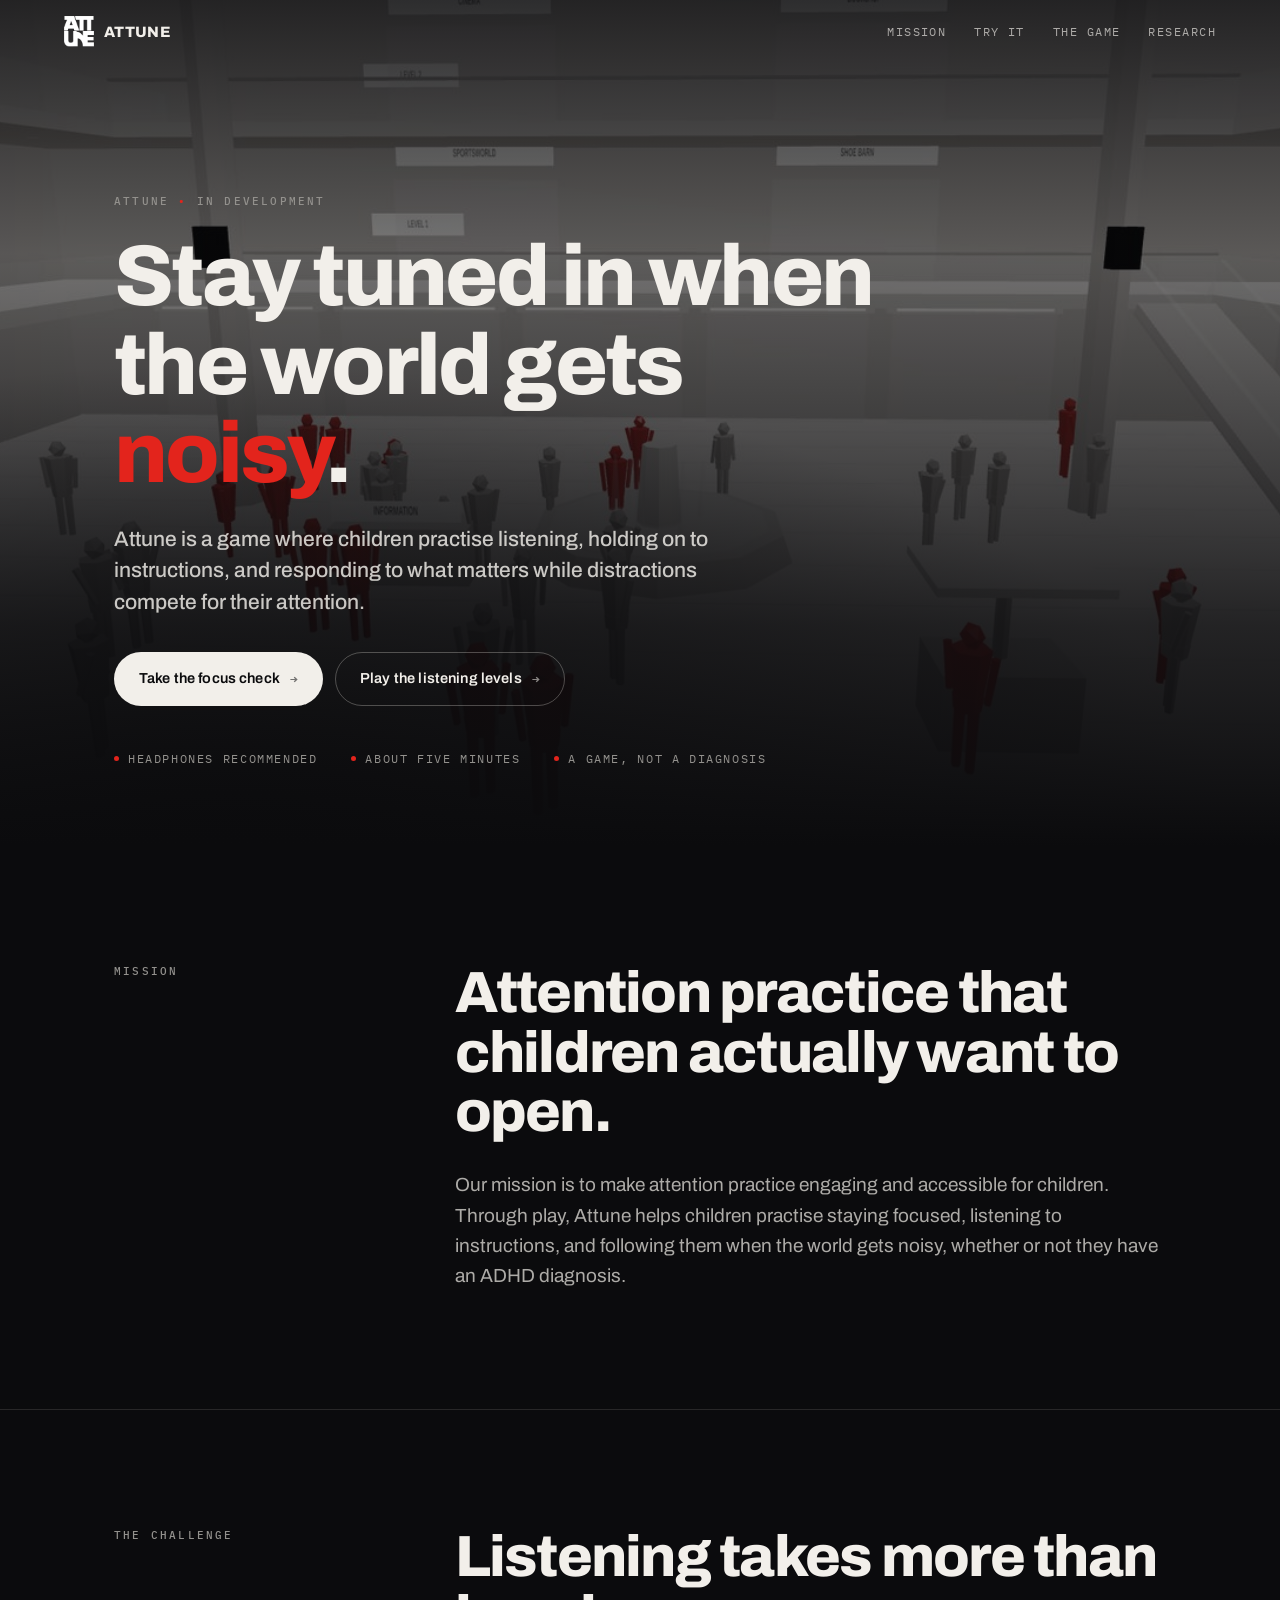
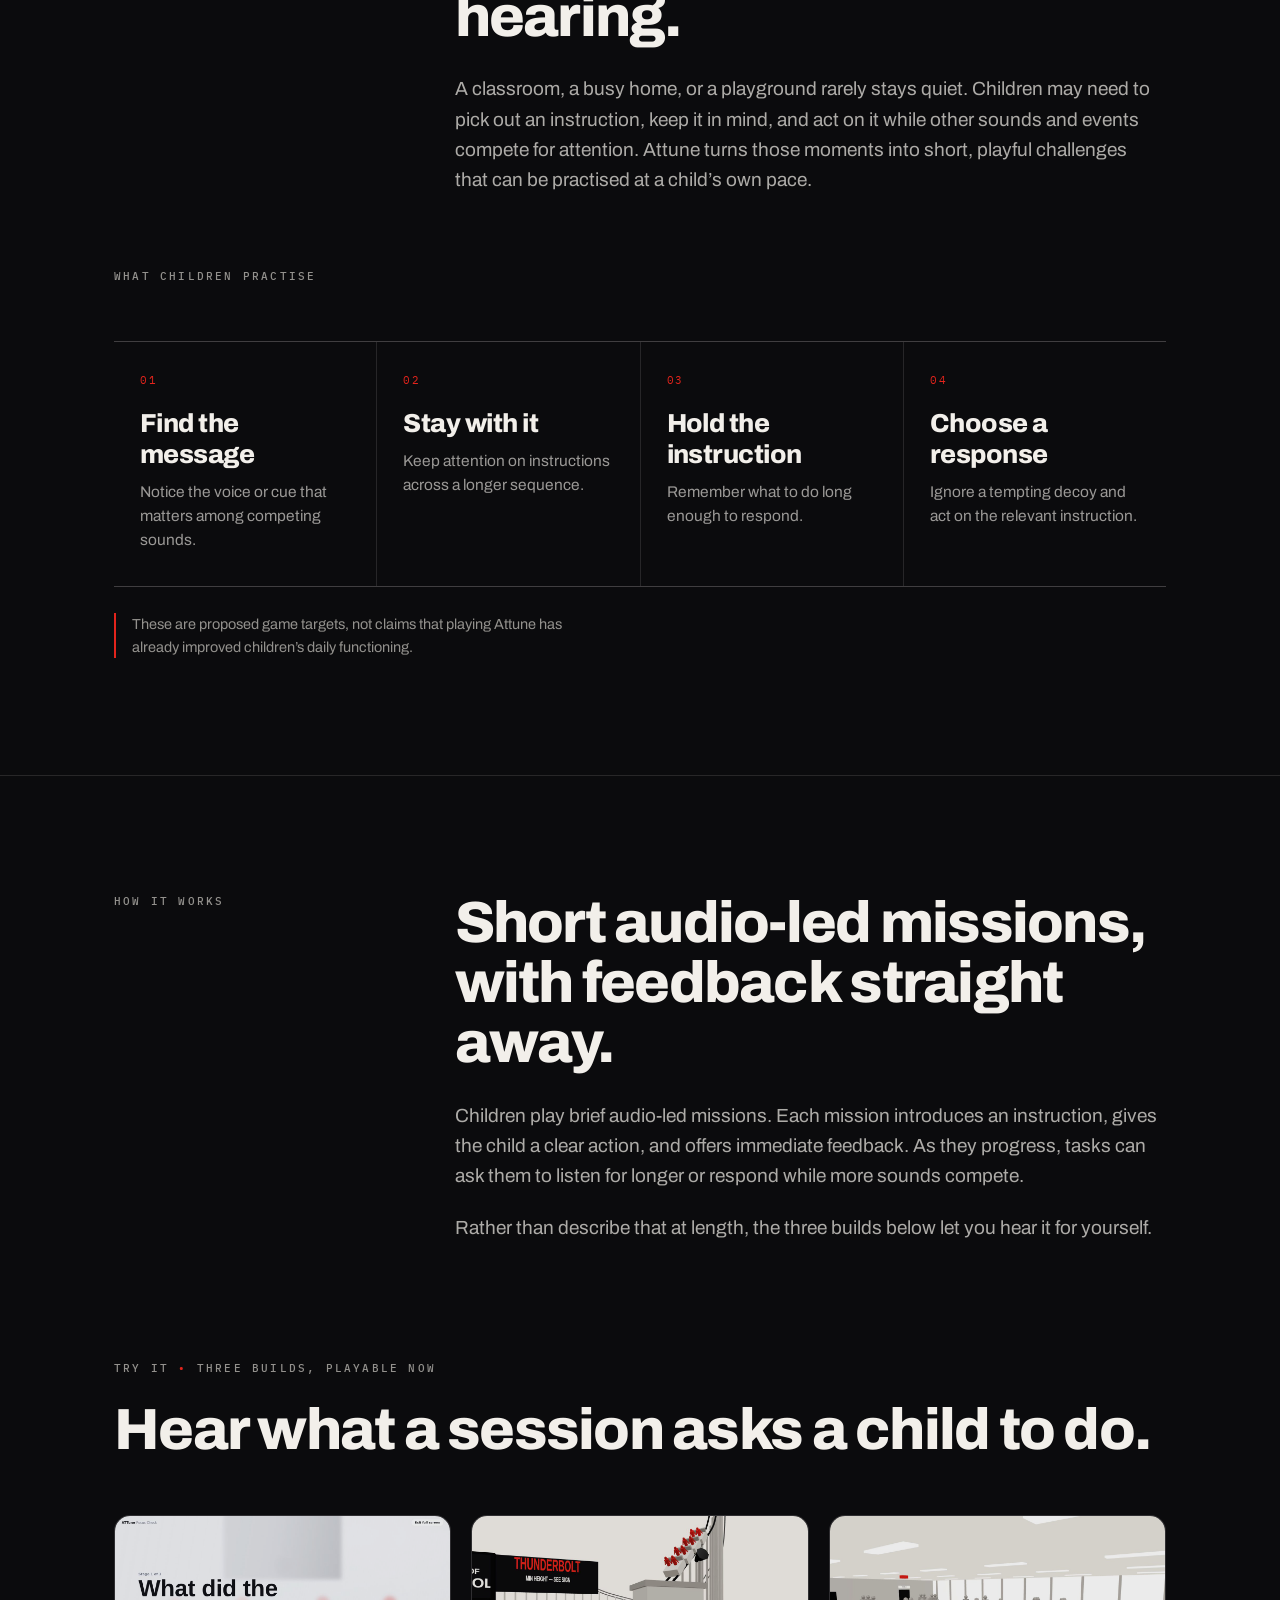
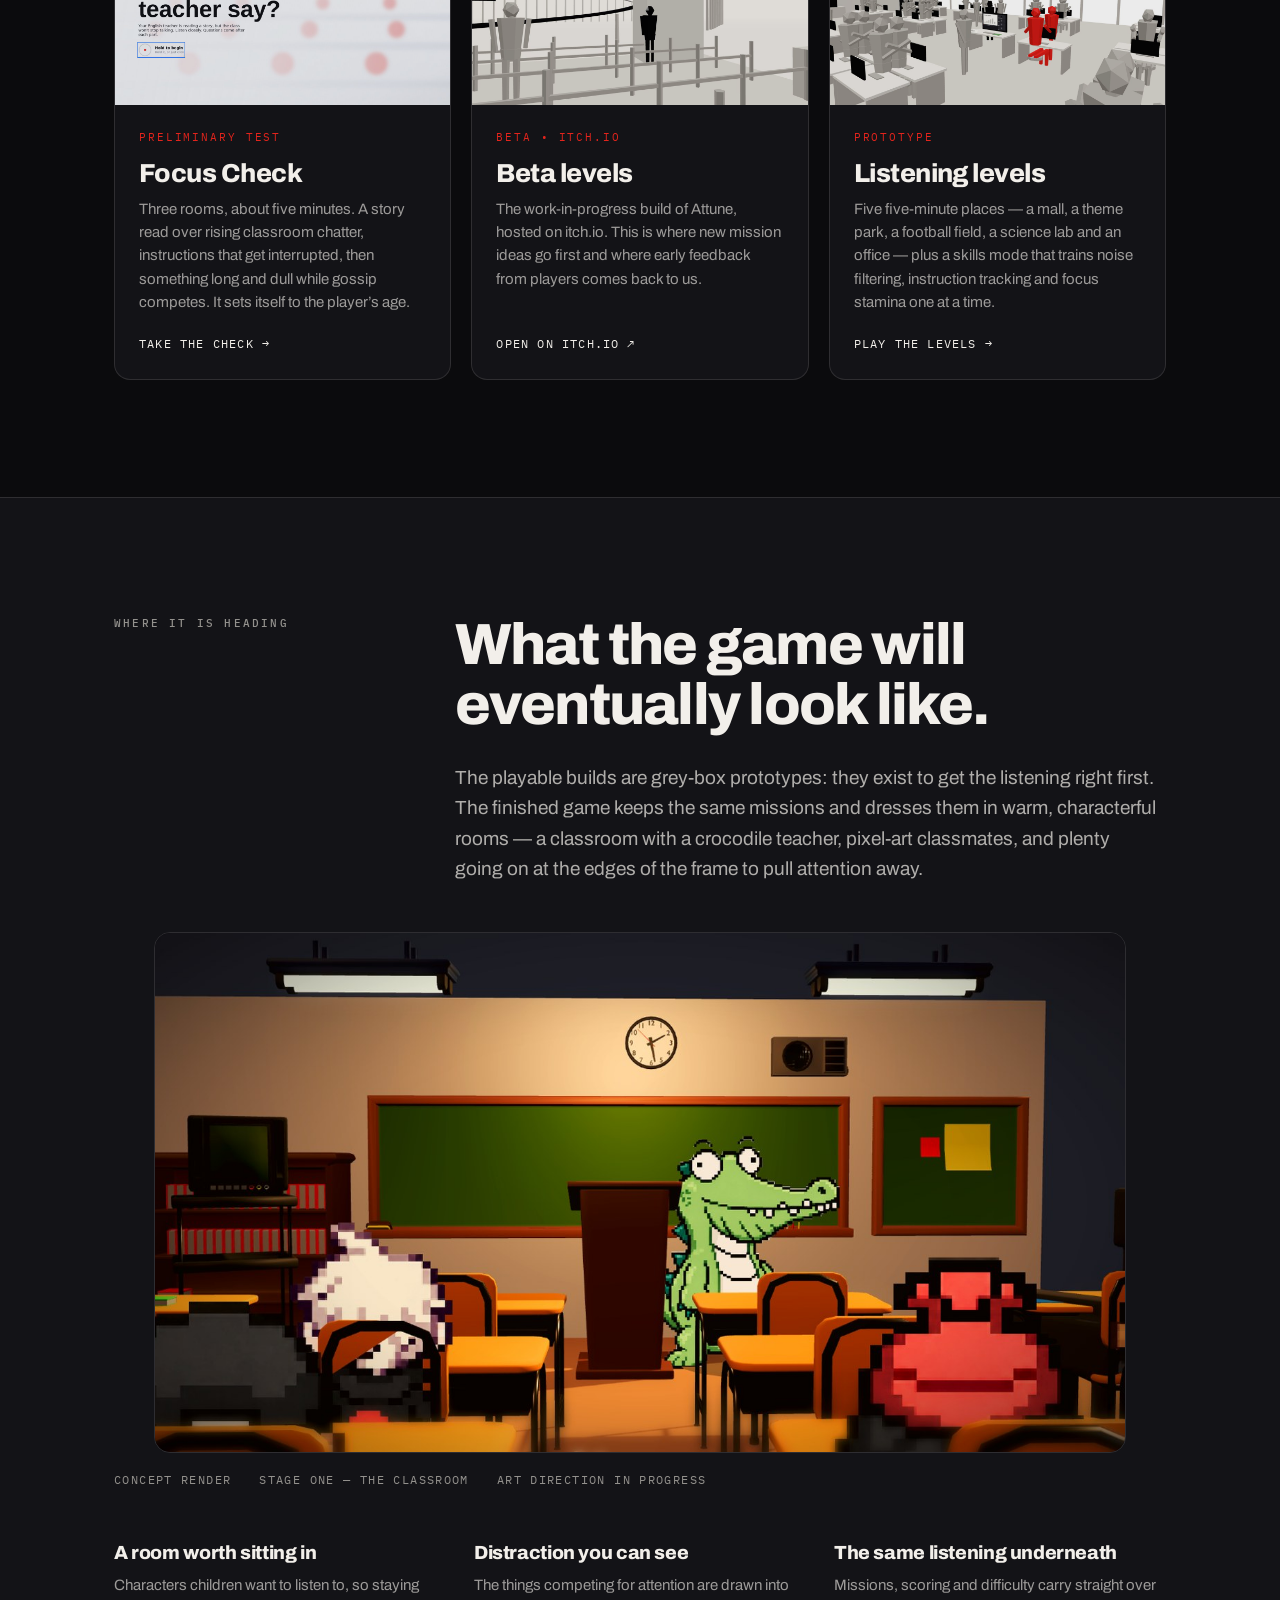
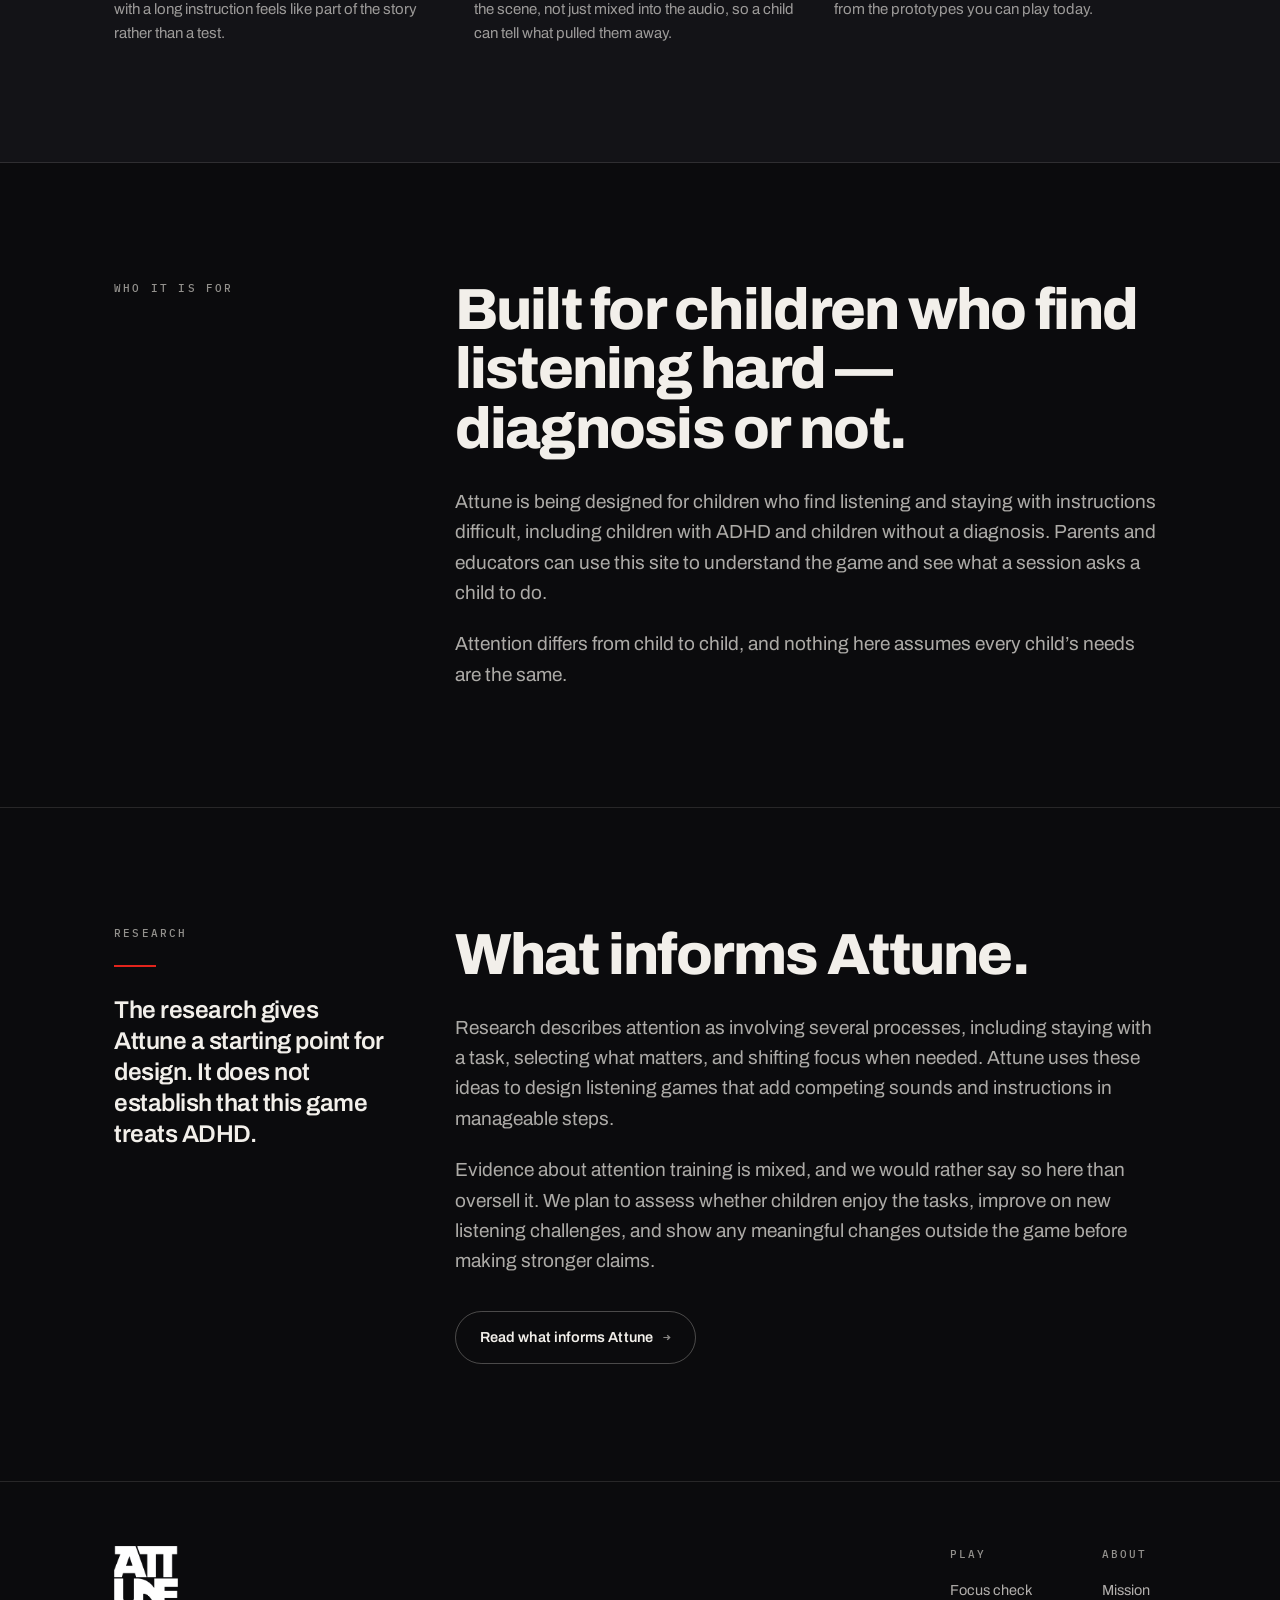
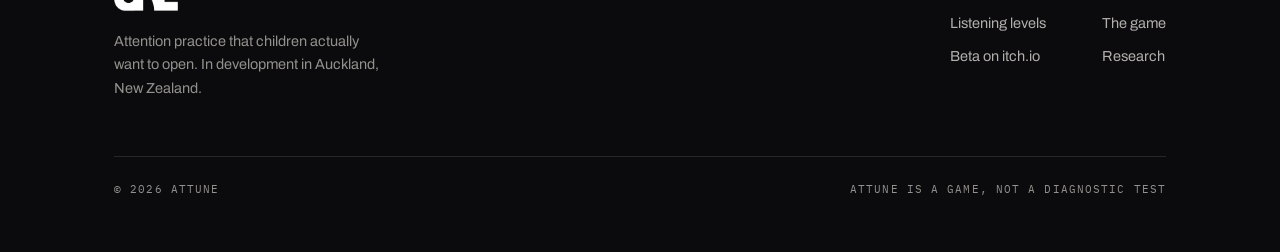
==== index.html @ 54c80651 "website reboot 4.1" ====
<!doctype html>
<html lang="en-NZ">
<head>
<meta charset="utf-8">
<meta name="viewport" content="width=device-width, initial-scale=1, viewport-fit=cover">
<title>Attune — Stay tuned in when the world gets noisy</title>
<meta name="description" content="Attune is a game where children practise listening, holding on to instructions, and responding to what matters while distractions compete for their attention.">
<meta name="theme-color" content="#0B0B0D">
<link rel="icon" href="assets/favicon.png" type="image/png">
<link rel="apple-touch-icon" href="assets/apple-touch-icon.png">
<meta property="og:title" content="Attune — Stay tuned in when the world gets noisy">
<meta property="og:description" content="A game where children practise listening, holding on to instructions, and responding to what matters while distractions compete for their attention.">
<meta property="og:type" content="website">
<meta property="og:image" content="assets/shot-mall.jpg">
<link rel="preconnect" href="https://fonts.googleapis.com">
<link rel="preconnect" href="https://fonts.gstatic.com" crossorigin>
<link href="https://fonts.googleapis.com/css2?family=Archivo:wght@400;500;600;800&family=IBM+Plex+Mono:wght@400;500&display=swap" rel="stylesheet">
<link rel="stylesheet" href="css/site.css">
</head>
<body>

<header class="nav" id="nav">
  <a class="mark" href="./"><img src="assets/logo-white.png" alt=""><b>ATTUNE</b></a>
  <nav class="nav-links">
    <a href="#mission" class="hide-sm">Mission</a>
    <a href="#try">Try it</a>
    <a href="#vision" class="hide-sm">The game</a>
    <a href="research/">Research</a>
  </nav>
</header>

<main>

<!-- ------------------------------------------------------------- hero -->
<section class="hero">
  <div class="hero-bg"><img src="assets/shot-mall.jpg" alt="" fetchpriority="high"></div>
  <div class="hero-in wrap">
    <span class="eyebrow">Attune <span class="dot">&bull;</span> In development</span>
    <h1>Stay tuned in when the world gets <em>noisy</em>.</h1>
    <p class="lede">Attune is a game where children practise listening, holding on to instructions, and responding to what matters while distractions compete for their attention.</p>
    <div class="btn-row">
      <a class="btn" href="focus-check/">Take the focus check <span class="ar">&rarr;</span></a>
      <a class="btn ghost" href="play/">Play the listening levels <span class="ar">&rarr;</span></a>
    </div>
    <div class="hero-foot">
      <span><i></i>Headphones recommended</span>
      <span><i></i>About five minutes</span>
      <span><i></i>A game, not a diagnosis</span>
    </div>
  </div>
</section>

<!-- ------------------------------------------------------------- mission -->
<section class="sect wrap" id="mission">
  <div class="split">
    <div class="side rv"><span class="eyebrow">Mission</span></div>
    <div class="big-body rv">
      <h2>Attention practice that children actually want to open.</h2>
      <p style="margin-top:28px">Our mission is to make attention practice engaging and accessible for children. Through play, Attune helps children practise staying focused, listening to instructions, and following them when the world gets noisy, whether or not they have an ADHD diagnosis.</p>
    </div>
  </div>
</section>

<hr class="rule">

<!-- ------------------------------------------------------------- challenge -->
<section class="sect wrap" id="challenge">
  <div class="split">
    <div class="side rv"><span class="eyebrow">The challenge</span></div>
    <div class="big-body rv">
      <h2>Listening takes more than hearing.</h2>
      <p style="margin-top:28px">A classroom, a busy home, or a playground rarely stays quiet. Children may need to pick out an instruction, keep it in mind, and act on it while other sounds and events compete for attention. Attune turns those moments into short, playful challenges that can be practised at a child&rsquo;s own pace.</p>
    </div>
  </div>

  <span class="eyebrow rv" style="margin-top:72px">What children practise</span>
  <ul class="practise rv">
    <li><span class="n">01</span><h3>Find the message</h3><p>Notice the voice or cue that matters among competing sounds.</p></li>
    <li><span class="n">02</span><h3>Stay with it</h3><p>Keep attention on instructions across a longer sequence.</p></li>
    <li><span class="n">03</span><h3>Hold the instruction</h3><p>Remember what to do long enough to respond.</p></li>
    <li><span class="n">04</span><h3>Choose a response</h3><p>Ignore a tempting decoy and act on the relevant instruction.</p></li>
  </ul>
  <p class="note rv">These are proposed game targets, not claims that playing Attune has already improved children&rsquo;s daily functioning.</p>
</section>

<hr class="rule">

<!-- ------------------------------------------------------------- how it works -->
<section class="sect wrap" id="how">
  <div class="split">
    <div class="side rv"><span class="eyebrow">How it works</span></div>
    <div class="big-body rv">
      <h2>Short audio-led missions, with feedback straight away.</h2>
      <p style="margin-top:28px">Children play brief audio-led missions. Each mission introduces an instruction, gives the child a clear action, and offers immediate feedback. As they progress, tasks can ask them to listen for longer or respond while more sounds compete.</p>
      <p>Rather than describe that at length, the three builds below let you hear it for yourself.</p>
    </div>
  </div>
</section>

<!-- ------------------------------------------------------------- try it -->
<section class="sect wrap" id="try" style="padding-top:0">
  <span class="eyebrow rv">Try it <span class="dot">&bull;</span> Three builds, playable now</span>
  <h2 class="rv">Hear what a session asks a child to do.</h2>

  <div class="cards">
    <a class="card rv" href="focus-check/">
      <div class="shot"><img src="assets/shot-check.jpg" alt="The focus check opening its first stage, headed “What did the teacher say?”" loading="lazy"></div>
      <div class="body">
        <span class="tag">Preliminary test</span>
        <h3>Focus Check</h3>
        <p>Three rooms, about five minutes. A story read over rising classroom chatter, instructions that get interrupted, then something long and dull while gossip competes. It sets itself to the player&rsquo;s age.</p>
        <span class="go">Take the check <span aria-hidden="true">&rarr;</span></span>
      </div>
    </a>

    <a class="card rv" href="https://bibyeo.itch.io/attuneonline" target="_blank" rel="noopener">
      <div class="shot"><img src="assets/shot-park.jpg" alt="A theme park queue rendered in the game’s pale low-poly style" loading="lazy"></div>
      <div class="body">
        <span class="tag">Beta &bull; itch.io</span>
        <h3>Beta levels</h3>
        <p>The work-in-progress build of Attune, hosted on itch.io. This is where new mission ideas go first and where early feedback from players comes back to us.</p>
        <span class="go">Open on itch.io <span aria-hidden="true">&#8599;</span></span>
      </div>
    </a>

    <a class="card rv" href="play/">
      <div class="shot"><img src="assets/shot-office.jpg" alt="An open-plan office rendered in the game’s pale low-poly style" loading="lazy"></div>
      <div class="body">
        <span class="tag">Prototype</span>
        <h3>Listening levels</h3>
        <p>Five five-minute places &mdash; a mall, a theme park, a football field, a science lab and an office &mdash; plus a skills mode that trains noise filtering, instruction tracking and focus stamina one at a time.</p>
        <span class="go">Play the levels <span aria-hidden="true">&rarr;</span></span>
      </div>
    </a>
  </div>
</section>

<!-- ------------------------------------------------------------- vision -->
<section class="sect vision" id="vision">
  <div class="wrap">
    <div class="split">
      <div class="side rv"><span class="eyebrow">Where it is heading</span></div>
      <div class="big-body rv">
        <h2>What the game will eventually look like.</h2>
        <p style="margin-top:28px">The playable builds are grey-box prototypes: they exist to get the listening right first. The finished game keeps the same missions and dresses them in warm, characterful rooms &mdash; a classroom with a crocodile teacher, pixel-art classmates, and plenty going on at the edges of the frame to pull attention away.</p>
      </div>
    </div>

    <figure class="vision-shot rv" style="margin-bottom:0">
      <img src="assets/classroom.jpg" alt="Concept render of an Attune classroom: a crocodile teacher at a lectern in front of a green chalkboard, with pixel-art classmates at orange desks." loading="lazy">
    </figure>
    <div class="vision-cap rv">
      <span>Concept render</span><span>Stage one &mdash; the classroom</span><span>Art direction in progress</span>
    </div>

    <div class="vision-grid">
      <div class="rv"><h3>A room worth sitting in</h3><p>Characters children want to listen to, so staying with a long instruction feels like part of the story rather than a test.</p></div>
      <div class="rv"><h3>Distraction you can see</h3><p>The things competing for attention are drawn into the scene, not just mixed into the audio, so a child can tell what pulled them away.</p></div>
      <div class="rv"><h3>The same listening underneath</h3><p>Missions, scoring and difficulty carry straight over from the prototypes you can play today.</p></div>
    </div>
  </div>
</section>

<!-- ------------------------------------------------------------- who it is for -->
<section class="sect wrap" id="who">
  <div class="split">
    <div class="side rv"><span class="eyebrow">Who it is for</span></div>
    <div class="big-body rv">
      <h2>Built for children who find listening hard &mdash; diagnosis or not.</h2>
      <p style="margin-top:28px">Attune is being designed for children who find listening and staying with instructions difficult, including children with ADHD and children without a diagnosis. Parents and educators can use this site to understand the game and see what a session asks a child to do.</p>
      <p>Attention differs from child to child, and nothing here assumes every child&rsquo;s needs are the same.</p>
    </div>
  </div>
</section>

<hr class="rule">

<!-- ------------------------------------------------------------- research -->
<section class="sect wrap" id="research">
  <div class="split">
    <div class="side rv">
      <span class="eyebrow">Research</span>
      <p class="quote">The research gives Attune a starting point for design. It does not establish that this game treats ADHD.</p>
    </div>
    <div class="big-body rv">
      <h2>What informs Attune.</h2>
      <p style="margin-top:28px">Research describes attention as involving several processes, including staying with a task, selecting what matters, and shifting focus when needed. Attune uses these ideas to design listening games that add competing sounds and instructions in manageable steps.</p>
      <p>Evidence about attention training is mixed, and we would rather say so here than oversell it. We plan to assess whether children enjoy the tasks, improve on new listening challenges, and show any meaningful changes outside the game before making stronger claims.</p>
      <div class="btn-row">
        <a class="btn ghost" href="research/">Read what informs Attune <span class="ar">&rarr;</span></a>
      </div>
    </div>
  </div>
</section>

</main>

<footer class="foot">
  <div class="wrap">
    <div class="foot-top">
      <div>
        <a class="mark" href="./" style="text-decoration:none"><img src="assets/logo-white.png" alt="Attune"></a>
        <p>Attention practice that children actually want to open. In development in Auckland, New Zealand.</p>
      </div>
      <div class="foot-nav">
        <div class="foot-col">
          <h4>Play</h4>
          <a href="focus-check/">Focus check</a>
          <a href="play/">Listening levels</a>
          <a href="https://bibyeo.itch.io/attuneonline" target="_blank" rel="noopener">Beta on itch.io</a>
        </div>
        <div class="foot-col">
          <h4>About</h4>
          <a href="#mission">Mission</a>
          <a href="#vision">The game</a>
          <a href="research/">Research</a>
        </div>
      </div>
    </div>
    <div class="foot-bot">
      <span>&copy; <span id="yr">2026</span> Attune</span>
      <span>Attune is a game, not a diagnostic test</span>
    </div>
  </div>
</footer>

<script src="js/site.js"></script>
</body>
</html>
---- css/site.css ----
/* ATTune — website styles */
:root{
  --ink:#0B0B0D;
  --ink-2:#131317;
  --ink-3:#1A1A20;
  --line:rgba(242,239,234,.12);
  --paper:#F2EFEA;
  --mute:#93918D;
  --red:#E3241C;
  --g:clamp(20px,5vw,64px);
  --sans:'Archivo',-apple-system,BlinkMacSystemFont,'Segoe UI',Helvetica,Arial,sans-serif;
  --mono:'IBM Plex Mono',ui-monospace,SFMono-Regular,Menlo,monospace;
  --sect:clamp(84px,13vh,160px);
}
*{box-sizing:border-box}
html{-webkit-text-size-adjust:100%;scroll-behavior:smooth}
@media (prefers-reduced-motion:reduce){html{scroll-behavior:auto}}
body{
  margin:0;background:var(--ink);color:var(--paper);
  font-family:var(--sans);font-size:17px;line-height:1.6;font-weight:400;
  -webkit-font-smoothing:antialiased;overflow-x:hidden;
}
img{max-width:100%;display:block}
a{color:inherit}
::selection{background:var(--red);color:#fff}
:focus-visible{outline:2px solid var(--red);outline-offset:3px;border-radius:3px}

.wrap{max-width:1180px;margin:0 auto;padding:0 var(--g)}
.sect{padding-block:var(--sect);position:relative}
.rule{height:1px;background:var(--line);border:0;margin:0}

/* ---------------------------------------------------------------- type */
.eyebrow{
  font-family:var(--mono);font-size:11px;font-weight:500;letter-spacing:.2em;
  text-transform:uppercase;color:var(--mute);margin:0 0 22px;display:block;
}
.eyebrow .dot{color:var(--red)}
h1,h2,h3{font-weight:800;letter-spacing:-.03em;line-height:1.03;margin:0}
h1{font-size:clamp(40px,7.4vw,86px)}
h2{font-size:clamp(30px,4.6vw,58px)}
h3{font-size:clamp(20px,2.2vw,26px);letter-spacing:-.02em;line-height:1.2}
.lede{font-size:clamp(18px,2vw,23px);line-height:1.5;color:rgba(242,239,234,.82);font-weight:500;max-width:36ch}
p{margin:0 0 1.1em;color:rgba(242,239,234,.7);max-width:64ch}
p:last-child{margin-bottom:0}
p strong{color:var(--paper);font-weight:600}
.big-body p{font-size:clamp(17px,1.5vw,19px)}

/* ---------------------------------------------------------------- nav */
.nav{
  position:fixed;inset:0 0 auto;z-index:50;display:flex;align-items:center;gap:20px;
  padding:16px var(--g);transition:background .3s,backdrop-filter .3s,border-color .3s;
  border-bottom:1px solid transparent;
}
.nav.is-stuck{background:rgba(11,11,13,.82);backdrop-filter:blur(14px);border-bottom-color:var(--line)}
.nav .mark{display:flex;align-items:center;gap:10px;text-decoration:none;margin-right:auto}
.nav .mark img{width:30px;height:auto}
.nav .mark b{font-size:15px;font-weight:800;letter-spacing:.02em}
.nav-links{display:flex;align-items:center;gap:28px}
.nav-links a{
  font-family:var(--mono);font-size:12px;letter-spacing:.12em;text-transform:uppercase;
  text-decoration:none;color:rgba(242,239,234,.66);transition:color .2s;
}
.nav-links a:hover{color:var(--paper)}
@media (max-width:760px){.nav-links a.hide-sm{display:none}}

/* ---------------------------------------------------------------- buttons */
.btn{
  display:inline-flex;align-items:center;gap:10px;padding:14px 24px;border-radius:999px;
  font-size:14.5px;font-weight:600;letter-spacing:.01em;text-decoration:none;border:1px solid transparent;
  background:var(--paper);color:var(--ink);transition:transform .18s,background .2s,border-color .2s,color .2s;
  white-space:nowrap;cursor:pointer;font-family:inherit;
}
.btn:hover{transform:translateY(-2px)}
.btn.ghost{background:transparent;color:var(--paper);border-color:rgba(242,239,234,.28)}
.btn.ghost:hover{border-color:var(--paper);background:rgba(242,239,234,.06)}
.btn .ar{font-family:var(--mono);opacity:.55;font-size:13px}
.btn:hover .ar{opacity:1}
.btn-row{display:flex;flex-wrap:wrap;gap:12px;margin-top:34px}

/* ---------------------------------------------------------------- hero */
.hero{position:relative;min-height:min(94svh,860px);display:flex;align-items:flex-end;overflow:hidden}
.hero-bg{position:absolute;inset:0;z-index:0}
.hero-bg img{width:100%;height:100%;object-fit:cover;opacity:.66;filter:grayscale(.2) contrast(1.04)}
.hero-bg::after{
  content:'';position:absolute;inset:0;
  background:linear-gradient(180deg,rgba(11,11,13,.78) 0%,rgba(11,11,13,.3) 30%,rgba(11,11,13,.84) 74%,var(--ink) 100%),
             radial-gradient(130% 95% at 18% 100%,rgba(11,11,13,.92),transparent 60%);
}
.hero-in{position:relative;z-index:1;width:100%;padding-block:150px 78px}
.hero h1{max-width:15ch;margin-bottom:26px}
.hero h1 em{font-style:normal;color:var(--red)}
.hero .lede{max-width:52ch;font-size:clamp(17px,1.75vw,21px)}
.hero-foot{
  display:flex;flex-wrap:wrap;gap:12px 34px;align-items:center;margin-top:44px;
  font-family:var(--mono);font-size:11.5px;letter-spacing:.14em;text-transform:uppercase;color:var(--mute);
}
.hero-foot span{display:flex;align-items:center;gap:9px}
.hero-foot i{width:5px;height:5px;border-radius:50%;background:var(--red);display:block}

/* ---------------------------------------------------------------- split layout */
.split{display:grid;grid-template-columns:minmax(0,.56fr) minmax(0,1.44fr);gap:clamp(30px,5vw,72px);align-items:start}
.side .quote{font-size:clamp(19px,1.9vw,27px);max-width:20ch}
@media (max-width:860px){.split{grid-template-columns:1fr;gap:26px}}
.split .side{position:sticky;top:96px}
@media (max-width:860px){.split .side{position:static}}

/* ---------------------------------------------------------------- practise list */
.practise{list-style:none;padding:0;display:grid;grid-template-columns:repeat(4,1fr);gap:1px;background:var(--line);border-block:1px solid var(--line);margin-top:56px}
@media (max-width:900px){.practise{grid-template-columns:repeat(2,1fr)}}
@media (max-width:520px){.practise{grid-template-columns:1fr}}
.practise li{list-style:none;background:var(--ink);padding:30px 26px 34px}
.practise .n{font-family:var(--mono);font-size:11px;color:var(--red);letter-spacing:.16em;display:block;margin-bottom:18px}
.practise h3{margin-bottom:10px}
.practise p{font-size:15.5px;line-height:1.55;color:rgba(242,239,234,.62)}
.note{
  margin-top:26px;font-size:14.5px;color:var(--mute);border-left:2px solid var(--red);
  padding-left:16px;max-width:60ch;line-height:1.55;
}

/* ---------------------------------------------------------------- try cards */
.cards{display:grid;grid-template-columns:repeat(3,1fr);gap:20px;margin-top:56px}
@media (max-width:920px){.cards{grid-template-columns:1fr;max-width:520px}}
.card{
  display:flex;flex-direction:column;background:var(--ink-2);border:1px solid var(--line);
  border-radius:16px;overflow:hidden;text-decoration:none;
  transition:transform .25s,border-color .25s,background .25s;
}
.card:hover{transform:translateY(-4px);border-color:rgba(242,239,234,.28);background:var(--ink-3)}
.card .shot{aspect-ratio:16/9;overflow:hidden;background:#000}
.card .shot img{width:100%;height:100%;object-fit:cover;transition:transform .5s;opacity:.92}
.card:hover .shot img{transform:scale(1.04);opacity:1}
.card .body{padding:24px 24px 26px;display:flex;flex-direction:column;flex:1}
.card .tag{
  font-family:var(--mono);font-size:10.5px;letter-spacing:.18em;text-transform:uppercase;
  color:var(--red);margin-bottom:12px;
}
.card h3{margin-bottom:9px}
.card p{font-size:15px;line-height:1.55;color:rgba(242,239,234,.62);margin-bottom:20px}
.card .go{
  margin-top:auto;font-family:var(--mono);font-size:12px;letter-spacing:.1em;text-transform:uppercase;
  color:var(--paper);display:flex;align-items:center;gap:8px;
}
.card:hover .go{color:var(--red)}

/* ---------------------------------------------------------------- vision */
.vision{background:var(--ink-2);border-block:1px solid var(--line)}
.vision-shot{position:relative;border-radius:16px;overflow:hidden;border:1px solid var(--line);margin-top:48px}
.vision-shot img{width:100%}
.vision-cap{
  display:flex;flex-wrap:wrap;gap:8px 28px;margin-top:18px;
  font-family:var(--mono);font-size:11.5px;letter-spacing:.12em;text-transform:uppercase;color:var(--mute);
}
.vision-grid{display:grid;grid-template-columns:repeat(3,1fr);gap:28px;margin-top:52px}
@media (max-width:820px){.vision-grid{grid-template-columns:1fr;gap:22px}}
.vision-grid h3{font-size:19px;margin-bottom:8px}
.vision-grid p{font-size:15px;color:rgba(242,239,234,.62)}

/* ---------------------------------------------------------------- research teaser */
.quote{
  font-size:clamp(21px,2.9vw,34px);font-weight:600;letter-spacing:-.02em;line-height:1.28;
  color:var(--paper);max-width:24ch;margin:0;
}
.quote::before{content:'';display:block;width:42px;height:2px;background:var(--red);margin-bottom:28px}

/* ---------------------------------------------------------------- research page */
.refs{list-style:none;padding:0;margin:34px 0 0;border-top:1px solid var(--line)}
.refs li{padding:20px 0;border-bottom:1px solid var(--line);display:grid;grid-template-columns:44px 1fr;gap:16px}
.refs .n{font-family:var(--mono);font-size:12px;color:var(--red);letter-spacing:.08em;padding-top:3px}
.refs p{font-size:15px;line-height:1.55;margin:0;color:rgba(242,239,234,.7)}
.refs a{color:var(--mute);text-decoration:none;border-bottom:1px solid var(--line);word-break:break-word;font-size:13.5px}
.refs a:hover{color:var(--paper);border-bottom-color:var(--red)}
.page-head{padding-block:clamp(130px,18vh,190px) 0}
.back{
  display:inline-flex;align-items:center;gap:9px;font-family:var(--mono);font-size:11.5px;
  letter-spacing:.14em;text-transform:uppercase;color:var(--mute);text-decoration:none;margin-bottom:28px;
}
.back:hover{color:var(--paper)}

/* ---------------------------------------------------------------- footer */
.foot{border-top:1px solid var(--line);padding-block:64px 54px}
.foot-top{display:flex;flex-wrap:wrap;gap:40px;justify-content:space-between;align-items:flex-start}
.foot .mark img{width:64px;margin-bottom:18px}
.foot p{font-size:14.5px;color:var(--mute);max-width:34ch;margin:0}
.foot-nav{display:flex;gap:56px;flex-wrap:wrap}
.foot-col h4{
  font-family:var(--mono);font-size:10.5px;letter-spacing:.18em;text-transform:uppercase;
  color:var(--mute);margin:0 0 16px;font-weight:500;
}
.foot-col a{
  display:block;text-decoration:none;font-size:14.5px;color:rgba(242,239,234,.72);
  margin-bottom:10px;transition:color .2s;
}
.foot-col a:hover{color:var(--red)}
.foot-bot{
  margin-top:56px;padding-top:24px;border-top:1px solid var(--line);
  display:flex;flex-wrap:wrap;gap:10px 28px;justify-content:space-between;
  font-family:var(--mono);font-size:11px;letter-spacing:.1em;text-transform:uppercase;color:var(--mute);
}

/* ---------------------------------------------------------------- reveal */
.rv{opacity:0;transform:translateY(22px);transition:opacity .7s cubic-bezier(.2,.7,.3,1),transform .7s cubic-bezier(.2,.7,.3,1)}
.rv.in{opacity:1;transform:none}
@media (prefers-reduced-motion:reduce){
  .rv{opacity:1;transform:none;transition:none}
  .btn:hover,.card:hover{transform:none}
  .card .shot img{transition:none}
}
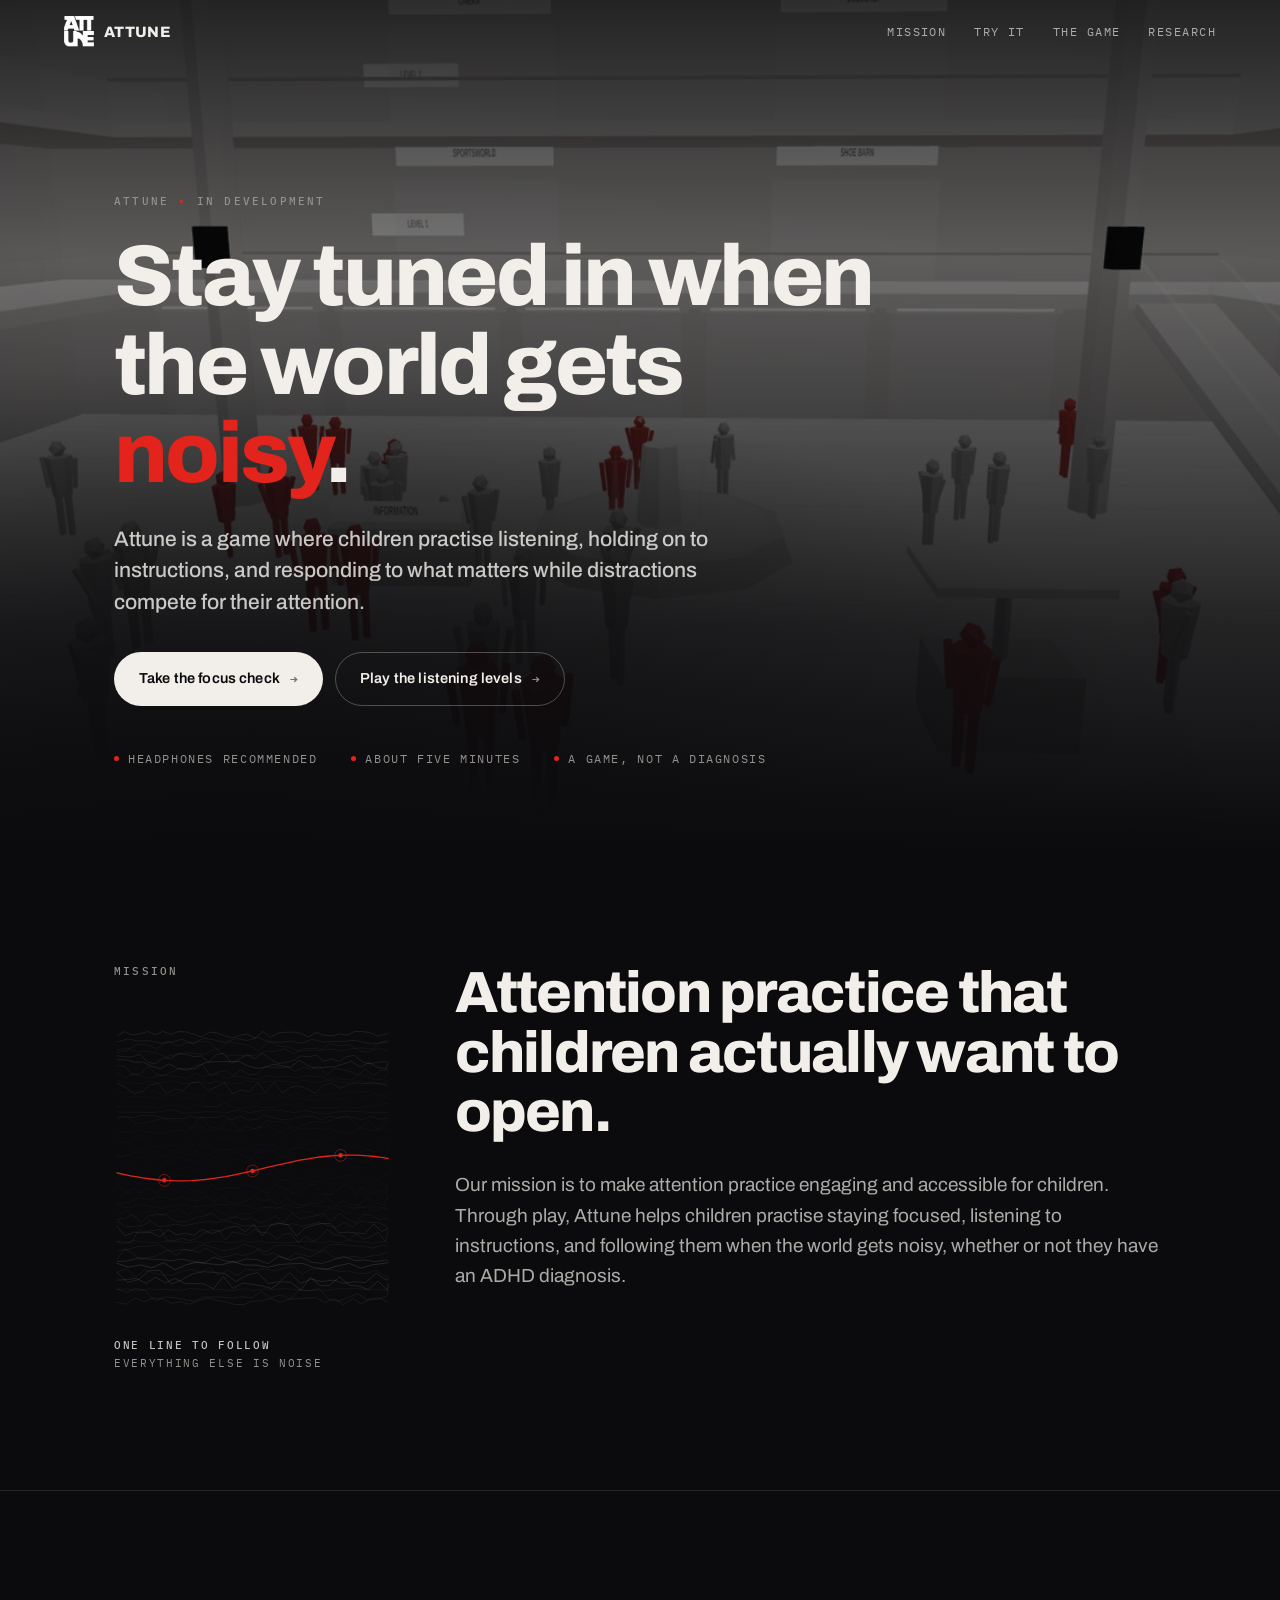
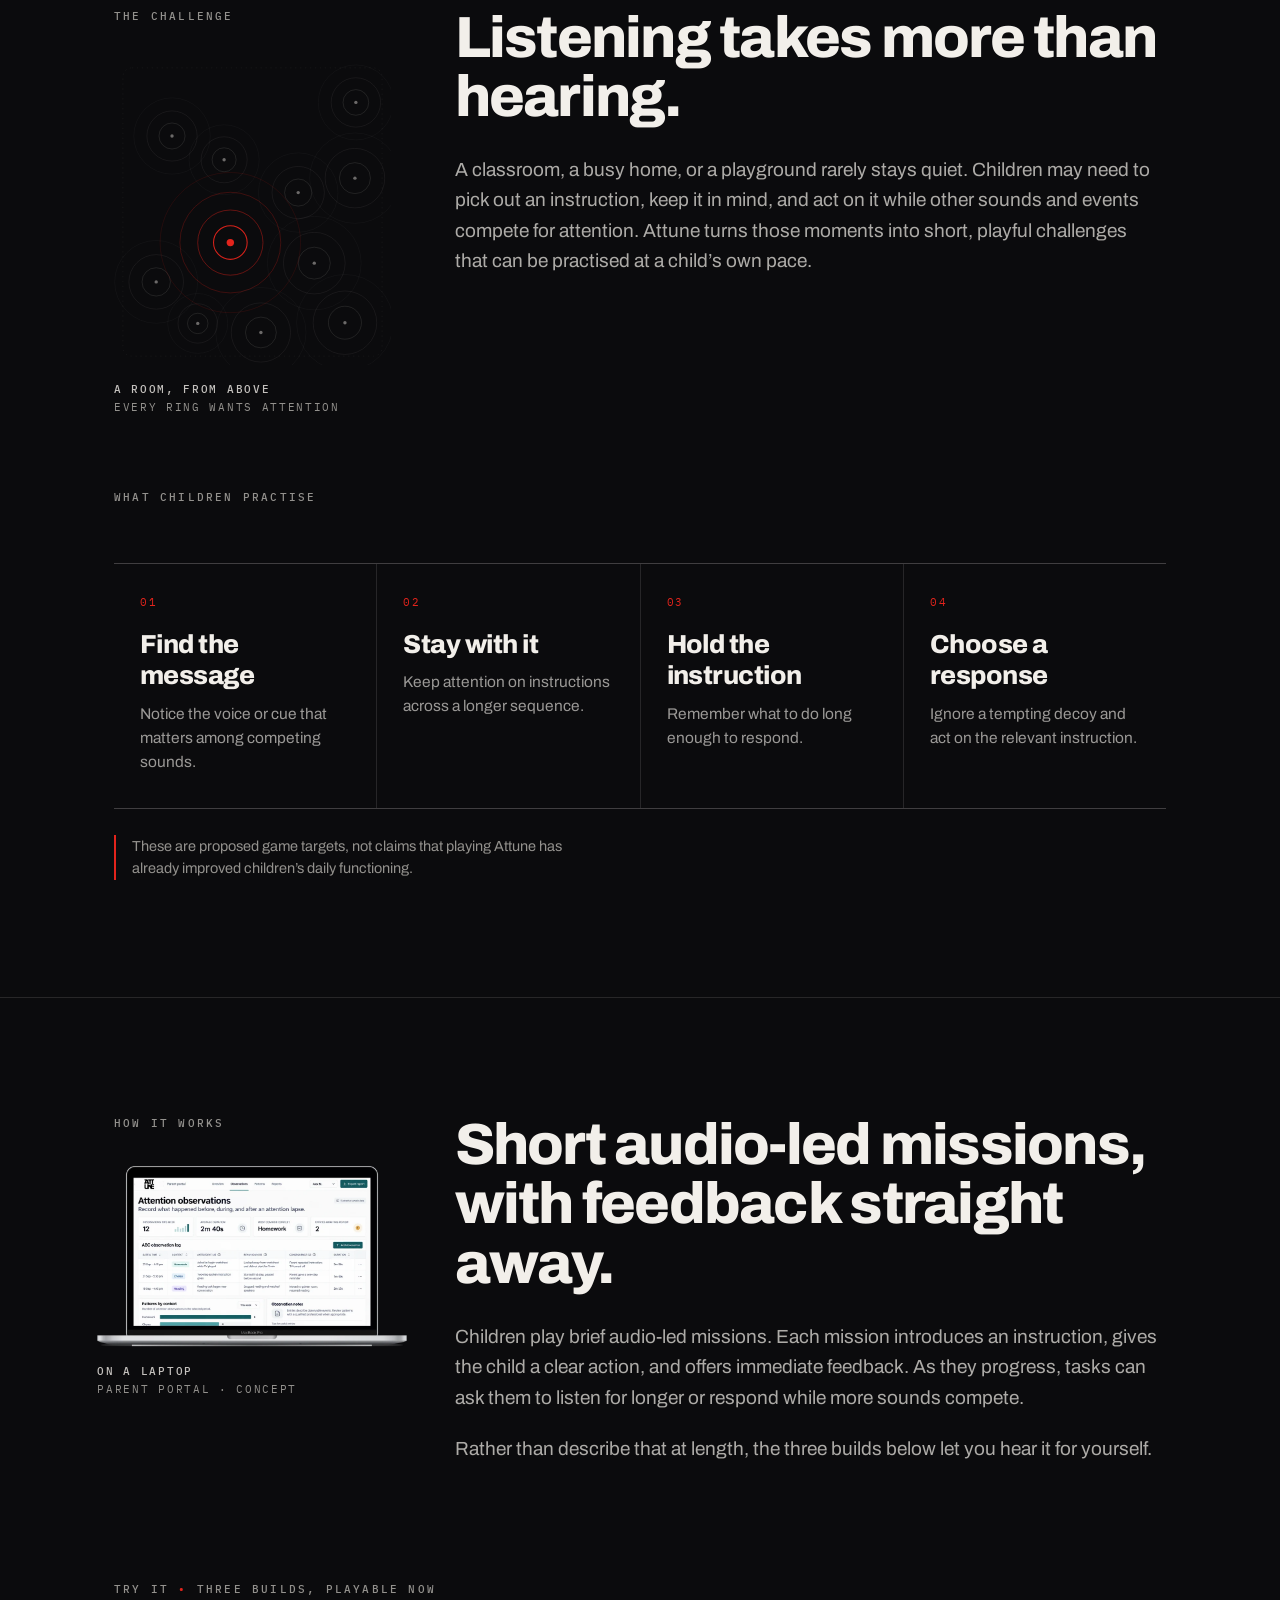
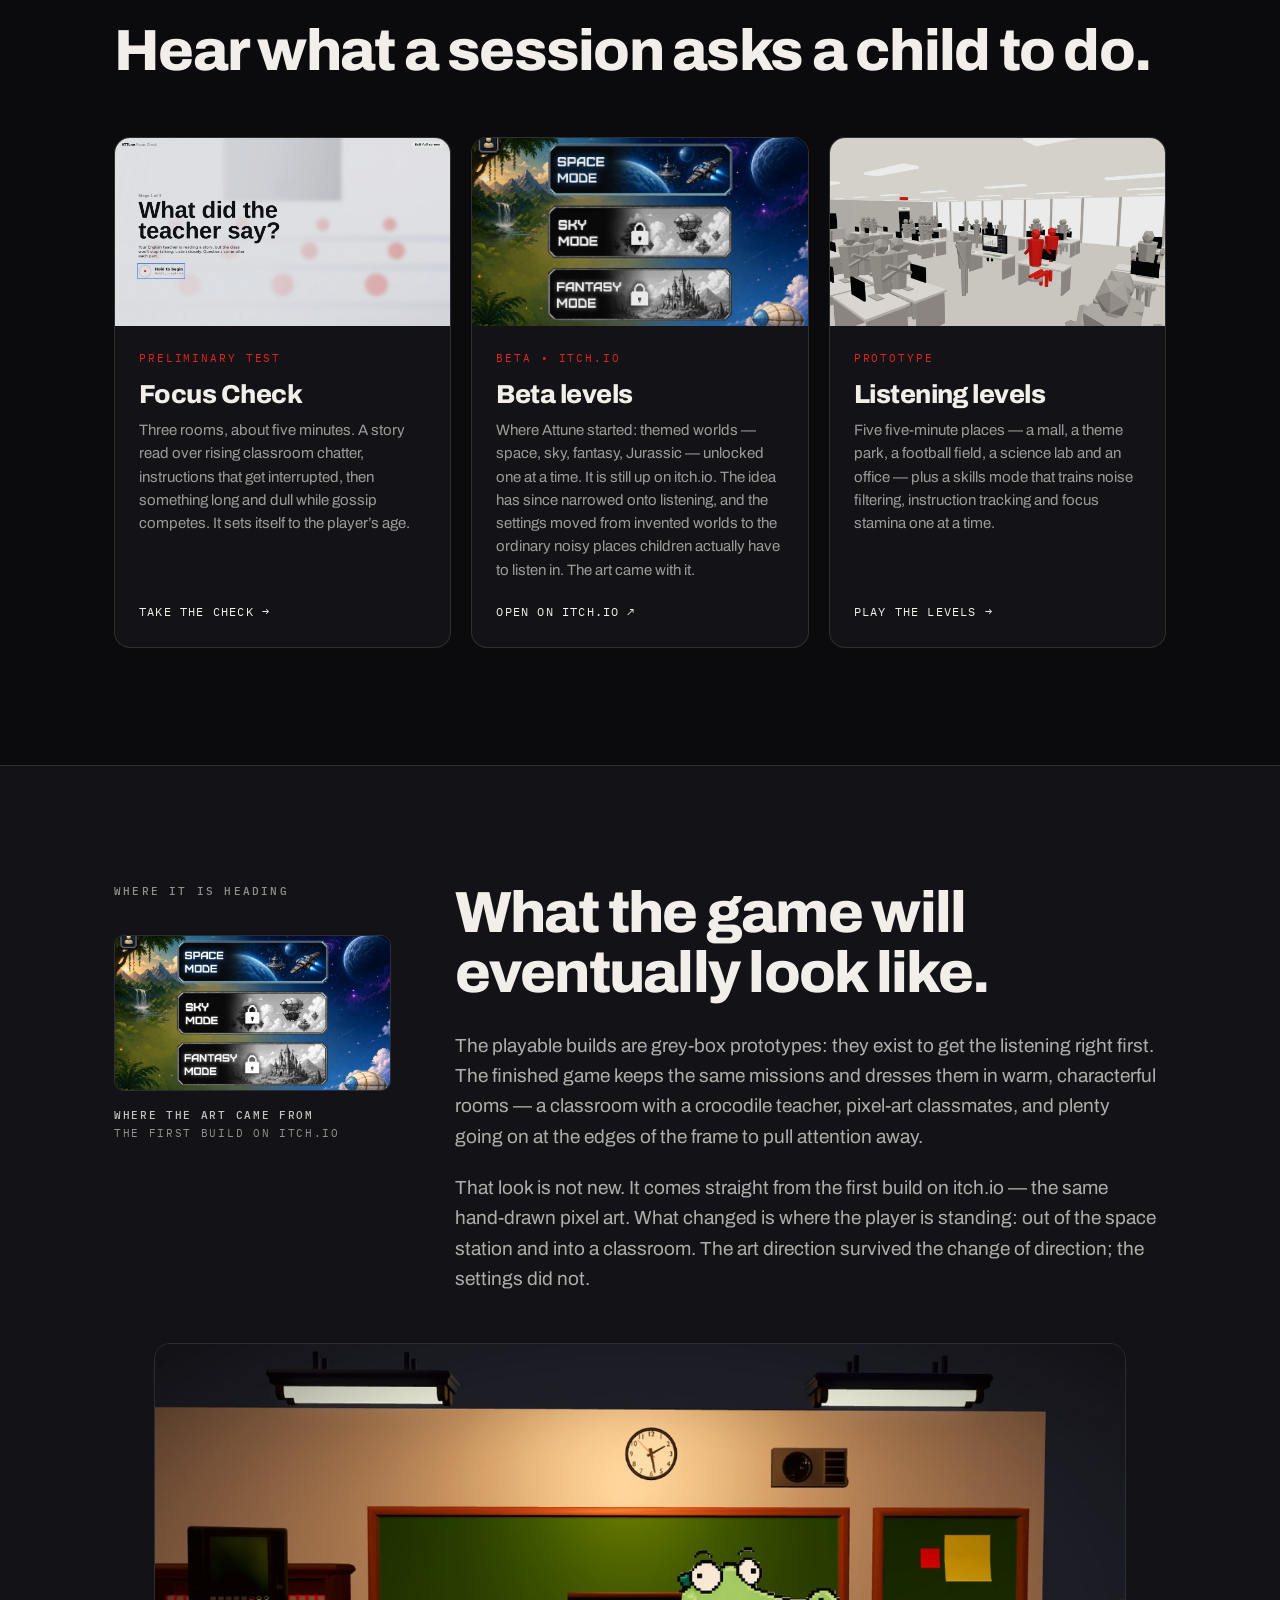
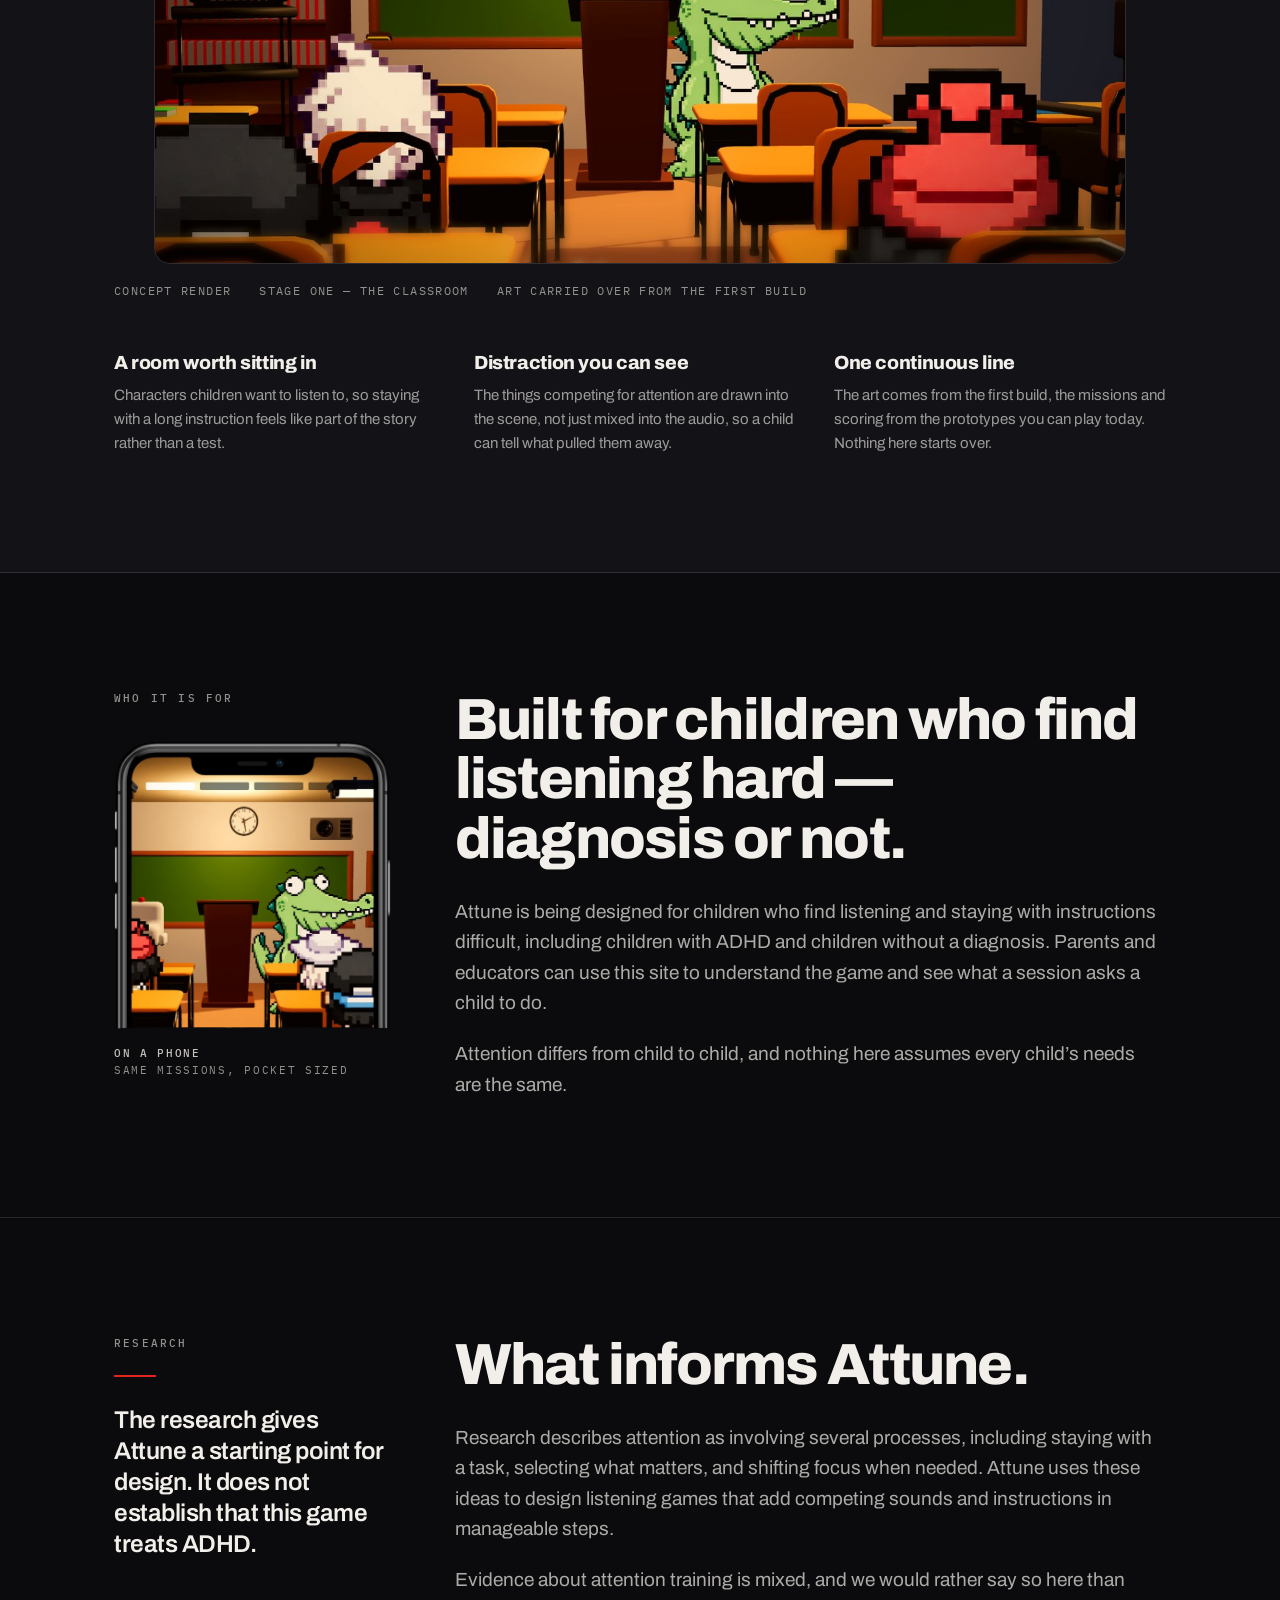
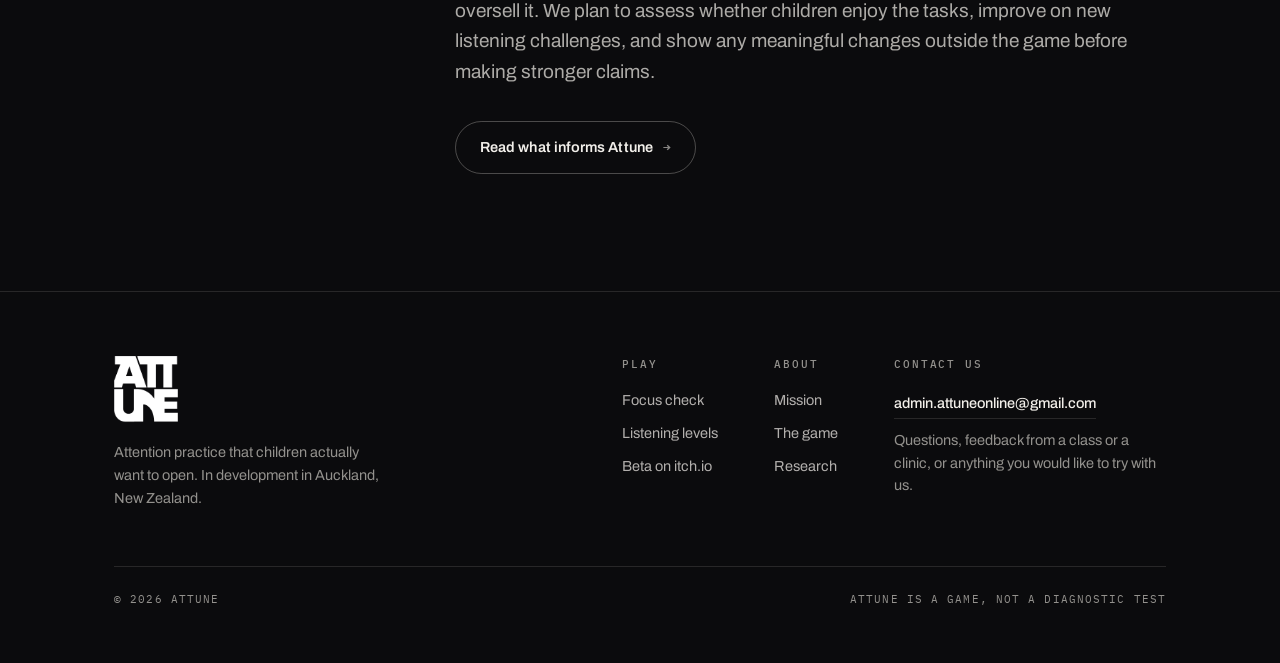
==== commit 3c03e630: "website 4.2" ====
--- a/index.html
+++ b/index.html
@@ -53,7 +53,13 @@
 <!-- ------------------------------------------------------------- mission -->
 <section class="sect wrap" id="mission">
   <div class="split">
-    <div class="side rv"><span class="eyebrow">Mission</span></div>
+    <div class="side rv">
+      <span class="eyebrow">Mission</span>
+      <figure class="art">
+        <img src="assets/art-signal.svg" alt="Dozens of faint, jittery lines fill the frame while one steady red line runs straight through them." loading="lazy" width="560" height="620">
+        <figcaption><b>One line to follow</b><br>Everything else is noise</figcaption>
+      </figure>
+    </div>
     <div class="big-body rv">
       <h2>Attention practice that children actually want to open.</h2>
       <p style="margin-top:28px">Our mission is to make attention practice engaging and accessible for children. Through play, Attune helps children practise staying focused, listening to instructions, and following them when the world gets noisy, whether or not they have an ADHD diagnosis.</p>
@@ -66,7 +72,13 @@
 <!-- ------------------------------------------------------------- challenge -->
 <section class="sect wrap" id="challenge">
   <div class="split">
-    <div class="side rv"><span class="eyebrow">The challenge</span></div>
+    <div class="side rv">
+      <span class="eyebrow">The challenge</span>
+      <figure class="art">
+        <img src="assets/art-room.svg" alt="A room seen from above: ten faint sources ripple across it while one red source rings clearly." loading="lazy" width="560" height="620">
+        <figcaption><b>A room, from above</b><br>Every ring wants attention</figcaption>
+      </figure>
+    </div>
     <div class="big-body rv">
       <h2>Listening takes more than hearing.</h2>
       <p style="margin-top:28px">A classroom, a busy home, or a playground rarely stays quiet. Children may need to pick out an instruction, keep it in mind, and act on it while other sounds and events compete for attention. Attune turns those moments into short, playful challenges that can be practised at a child&rsquo;s own pace.</p>
@@ -88,7 +100,13 @@
 <!-- ------------------------------------------------------------- how it works -->
 <section class="sect wrap" id="how">
   <div class="split">
-    <div class="side rv"><span class="eyebrow">How it works</span></div>
+    <div class="side rv">
+      <span class="eyebrow">How it works</span>
+      <figure class="device laptop">
+        <img src="assets/device-laptop.webp" alt="The Attune parent portal on a laptop, showing a log of attention observations." loading="lazy" width="960" height="561">
+        <figcaption><b>On a laptop</b><br>Parent portal &middot; concept</figcaption>
+      </figure>
+    </div>
     <div class="big-body rv">
       <h2>Short audio-led missions, with feedback straight away.</h2>
       <p style="margin-top:28px">Children play brief audio-led missions. Each mission introduces an instruction, gives the child a clear action, and offers immediate feedback. As they progress, tasks can ask them to listen for longer or respond while more sounds compete.</p>
@@ -114,11 +132,11 @@
     </a>
 
     <a class="card rv" href="https://bibyeo.itch.io/attuneonline" target="_blank" rel="noopener">
-      <div class="shot"><img src="assets/shot-park.jpg" alt="A theme park queue rendered in the game’s pale low-poly style" loading="lazy"></div>
+      <div class="shot"><img src="assets/shot-beta.jpg" alt="The original Attune mode select: Space Mode unlocked, with Sky, Fantasy and Jurassic modes still locked." loading="lazy"></div>
       <div class="body">
         <span class="tag">Beta &bull; itch.io</span>
         <h3>Beta levels</h3>
-        <p>The work-in-progress build of Attune, hosted on itch.io. This is where new mission ideas go first and where early feedback from players comes back to us.</p>
+        <p>Where Attune started: themed worlds &mdash; space, sky, fantasy, Jurassic &mdash; unlocked one at a time. It is still up on itch.io. The idea has since narrowed onto listening, and the settings moved from invented worlds to the ordinary noisy places children actually have to listen in. The art came with it.</p>
         <span class="go">Open on itch.io <span aria-hidden="true">&#8599;</span></span>
       </div>
     </a>
@@ -139,10 +157,17 @@
 <section class="sect vision" id="vision">
   <div class="wrap">
     <div class="split">
-      <div class="side rv"><span class="eyebrow">Where it is heading</span></div>
+      <div class="side rv">
+        <span class="eyebrow">Where it is heading</span>
+        <figure class="side-shot">
+          <img src="assets/shot-beta.jpg" alt="The original Attune mode select, with its hand-drawn pixel-art worlds." loading="lazy" width="806" height="453">
+          <figcaption><b>Where the art came from</b><br>The first build on itch.io</figcaption>
+        </figure>
+      </div>
       <div class="big-body rv">
         <h2>What the game will eventually look like.</h2>
         <p style="margin-top:28px">The playable builds are grey-box prototypes: they exist to get the listening right first. The finished game keeps the same missions and dresses them in warm, characterful rooms &mdash; a classroom with a crocodile teacher, pixel-art classmates, and plenty going on at the edges of the frame to pull attention away.</p>
+        <p>That look is not new. It comes straight from the first build on itch.io &mdash; the same hand-drawn pixel art. What changed is where the player is standing: out of the space station and into a classroom. The art direction survived the change of direction; the settings did not.</p>
       </div>
     </div>
 
@@ -150,13 +175,13 @@
       <img src="assets/classroom.jpg" alt="Concept render of an Attune classroom: a crocodile teacher at a lectern in front of a green chalkboard, with pixel-art classmates at orange desks." loading="lazy">
     </figure>
     <div class="vision-cap rv">
-      <span>Concept render</span><span>Stage one &mdash; the classroom</span><span>Art direction in progress</span>
+      <span>Concept render</span><span>Stage one &mdash; the classroom</span><span>Art carried over from the first build</span>
     </div>
 
     <div class="vision-grid">
       <div class="rv"><h3>A room worth sitting in</h3><p>Characters children want to listen to, so staying with a long instruction feels like part of the story rather than a test.</p></div>
       <div class="rv"><h3>Distraction you can see</h3><p>The things competing for attention are drawn into the scene, not just mixed into the audio, so a child can tell what pulled them away.</p></div>
-      <div class="rv"><h3>The same listening underneath</h3><p>Missions, scoring and difficulty carry straight over from the prototypes you can play today.</p></div>
+      <div class="rv"><h3>One continuous line</h3><p>The art comes from the first build, the missions and scoring from the prototypes you can play today. Nothing here starts over.</p></div>
     </div>
   </div>
 </section>
@@ -164,7 +189,13 @@
 <!-- ------------------------------------------------------------- who it is for -->
 <section class="sect wrap" id="who">
   <div class="split">
-    <div class="side rv"><span class="eyebrow">Who it is for</span></div>
+    <div class="side rv">
+      <span class="eyebrow">Who it is for</span>
+      <figure class="device">
+        <img src="assets/device-phone.webp" alt="An Attune classroom scene running on a phone." loading="lazy" width="600" height="623">
+        <figcaption><b>On a phone</b><br>Same missions, pocket sized</figcaption>
+      </figure>
+    </div>
     <div class="big-body rv">
       <h2>Built for children who find listening hard &mdash; diagnosis or not.</h2>
       <p style="margin-top:28px">Attune is being designed for children who find listening and staying with instructions difficult, including children with ADHD and children without a diagnosis. Parents and educators can use this site to understand the game and see what a session asks a child to do.</p>
@@ -215,6 +246,11 @@
           <a href="#vision">The game</a>
           <a href="research/">Research</a>
         </div>
+        <div class="foot-col">
+          <h4>Contact us</h4>
+          <a class="mail" href="mailto:admin.attuneonline@gmail.com">admin.attuneonline@gmail.com</a>
+          <p class="foot-note">Questions, feedback from a class or a clinic, or anything you would like to try with us.</p>
+        </div>
       </div>
     </div>
     <div class="foot-bot">
--- a/css/site.css
+++ b/css/site.css
@@ -104,6 +104,26 @@
 .split .side{position:sticky;top:96px}
 @media (max-width:860px){.split .side{position:static}}
 
+/* device mockups in the side column */
+.device{margin:34px 0 0}
+.device img{width:100%;height:auto}
+.device.laptop{margin-inline:-6% 0;width:112%;max-width:none}
+.art{margin:34px 0 0;max-width:320px}
+.art img{width:100%;height:auto}
+.side-shot{margin:34px 0 0;max-width:320px}
+.side-shot img{width:100%;height:auto;border-radius:10px;border:1px solid var(--line)}
+.device figcaption,.art figcaption,.side-shot figcaption{
+  margin-top:16px;font-family:var(--mono);font-size:10.5px;letter-spacing:.16em;
+  text-transform:uppercase;color:var(--mute);line-height:1.7;
+}
+.device figcaption b,.art figcaption b,.side-shot figcaption b{color:rgba(242,239,234,.8);font-weight:500}
+@media (max-width:860px){
+  .device{margin:26px 0 8px;max-width:420px}
+  .device.laptop{margin-inline:0;width:100%;max-width:480px}
+  .art{margin:26px 0 8px;max-width:300px}
+  .side-shot{margin:26px 0 8px;max-width:340px}
+}
+
 /* ---------------------------------------------------------------- practise list */
 .practise{list-style:none;padding:0;display:grid;grid-template-columns:repeat(4,1fr);gap:1px;background:var(--line);border-block:1px solid var(--line);margin-top:56px}
 @media (max-width:900px){.practise{grid-template-columns:repeat(2,1fr)}}
@@ -191,6 +211,13 @@
   margin-bottom:10px;transition:color .2s;
 }
 .foot-col a:hover{color:var(--red)}
+.foot-col a.mail{
+  color:var(--paper);font-weight:500;word-break:break-word;
+  border-bottom:1px solid var(--line);padding-bottom:3px;display:inline-block;
+}
+.foot-col a.mail:hover{color:var(--red);border-bottom-color:var(--red)}
+.foot-note{font-size:13.5px;line-height:1.55;color:var(--mute);max-width:28ch;margin:14px 0 0}
+@media (max-width:640px){.foot-nav{gap:32px 40px}.foot-col{min-width:min(100%,240px)}}
 .foot-bot{
   margin-top:56px;padding-top:24px;border-top:1px solid var(--line);
   display:flex;flex-wrap:wrap;gap:10px 28px;justify-content:space-between;
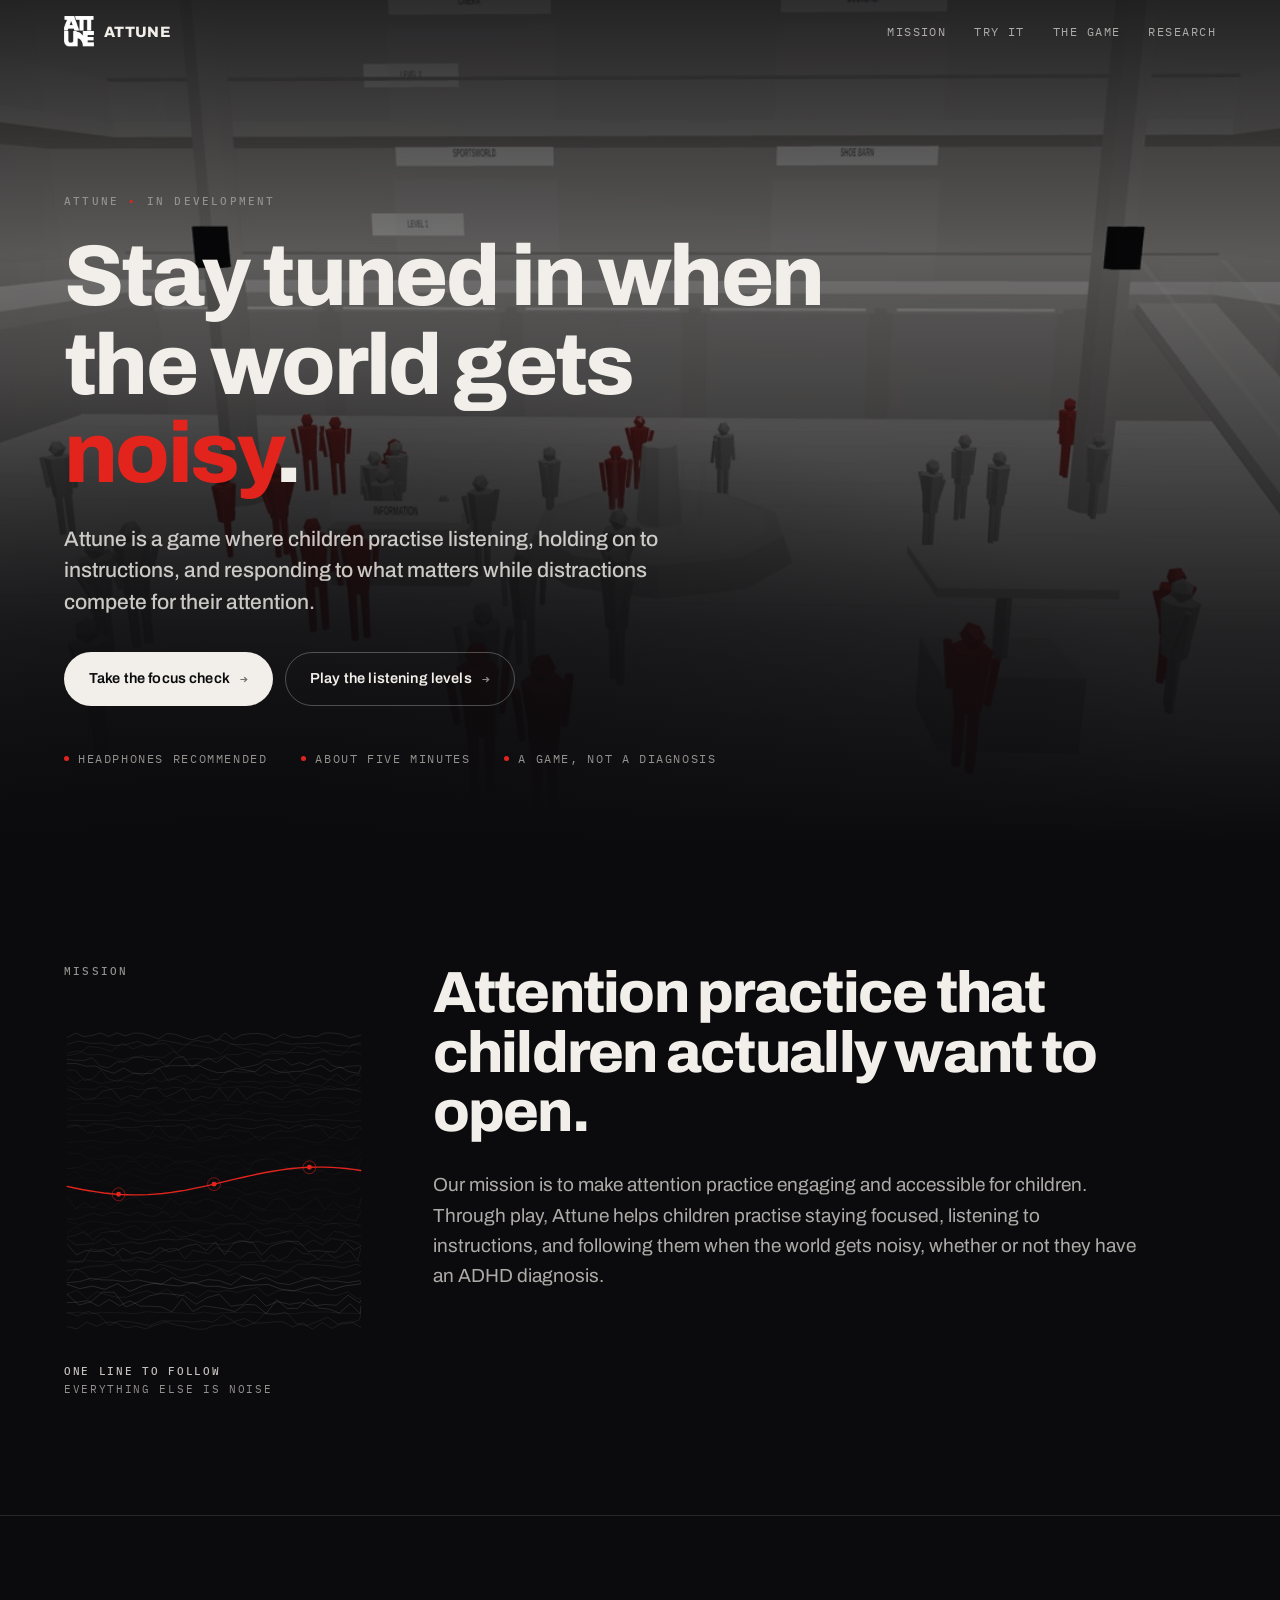
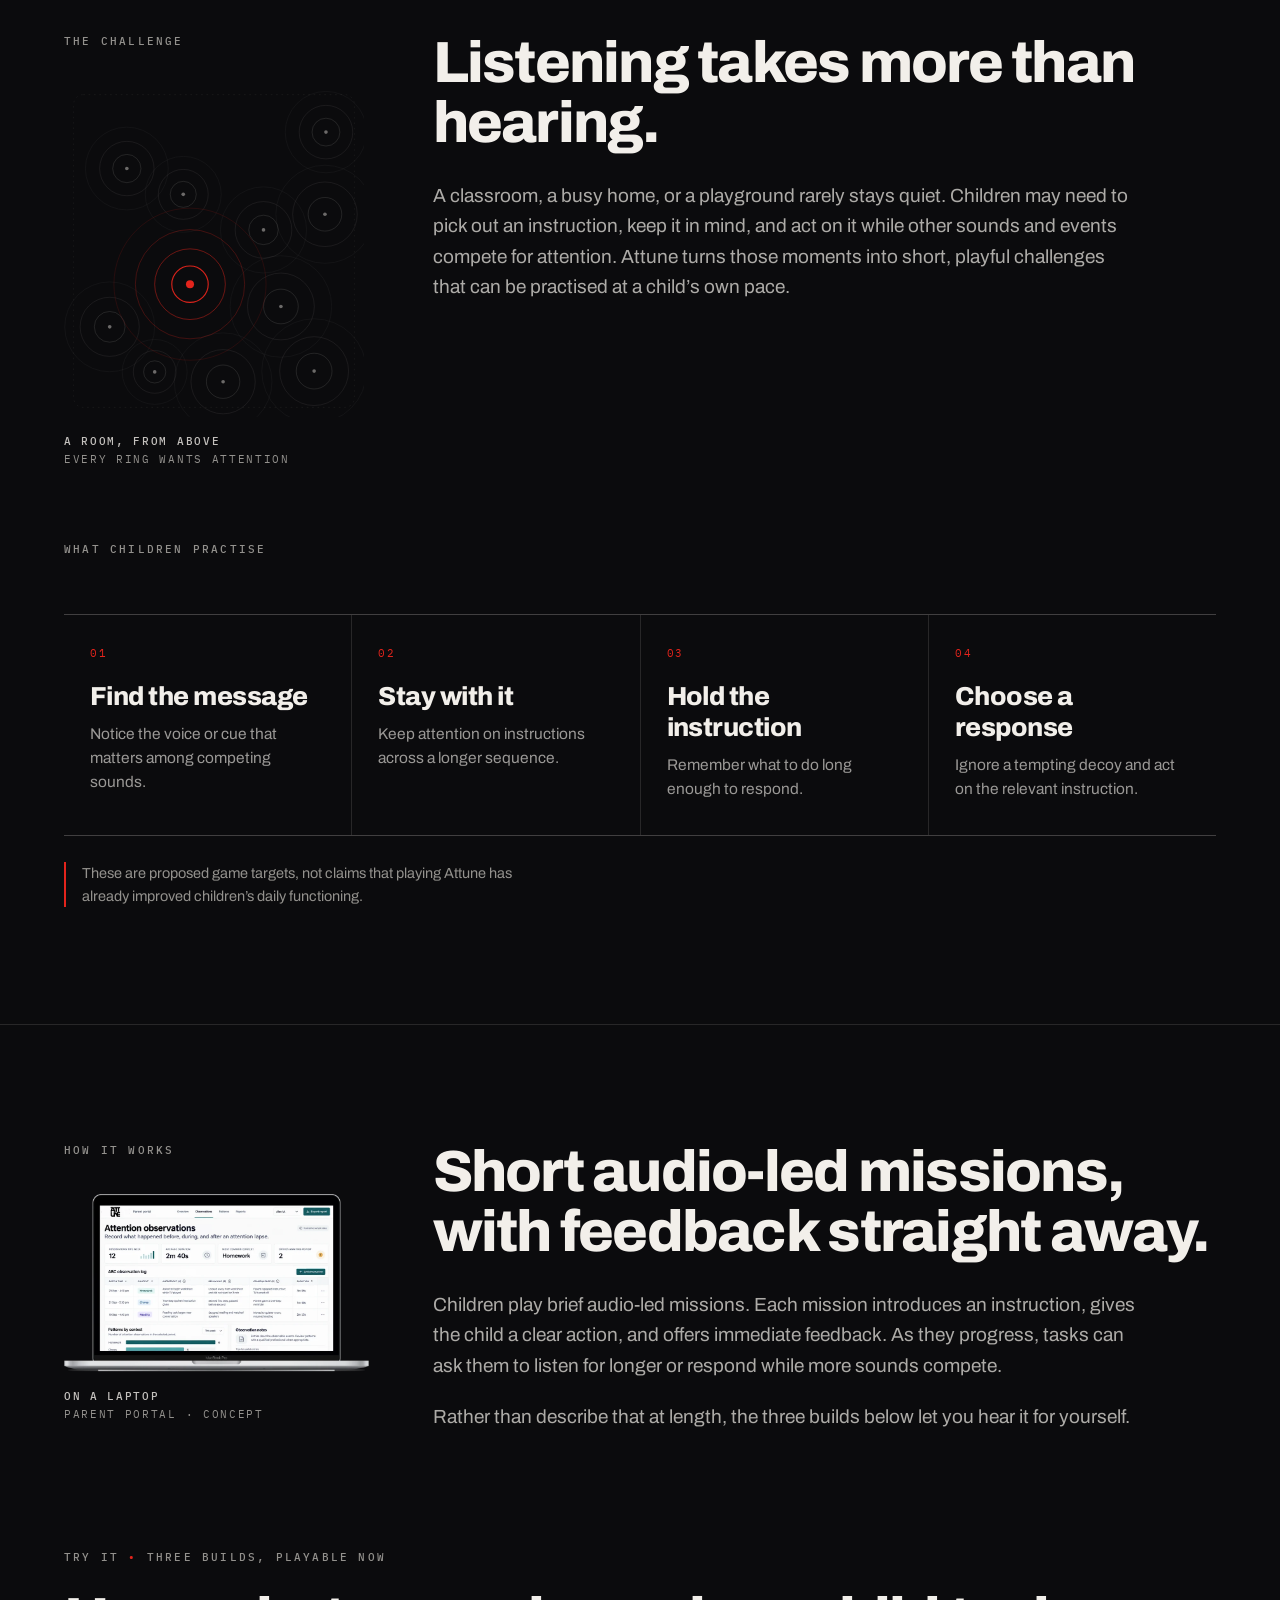
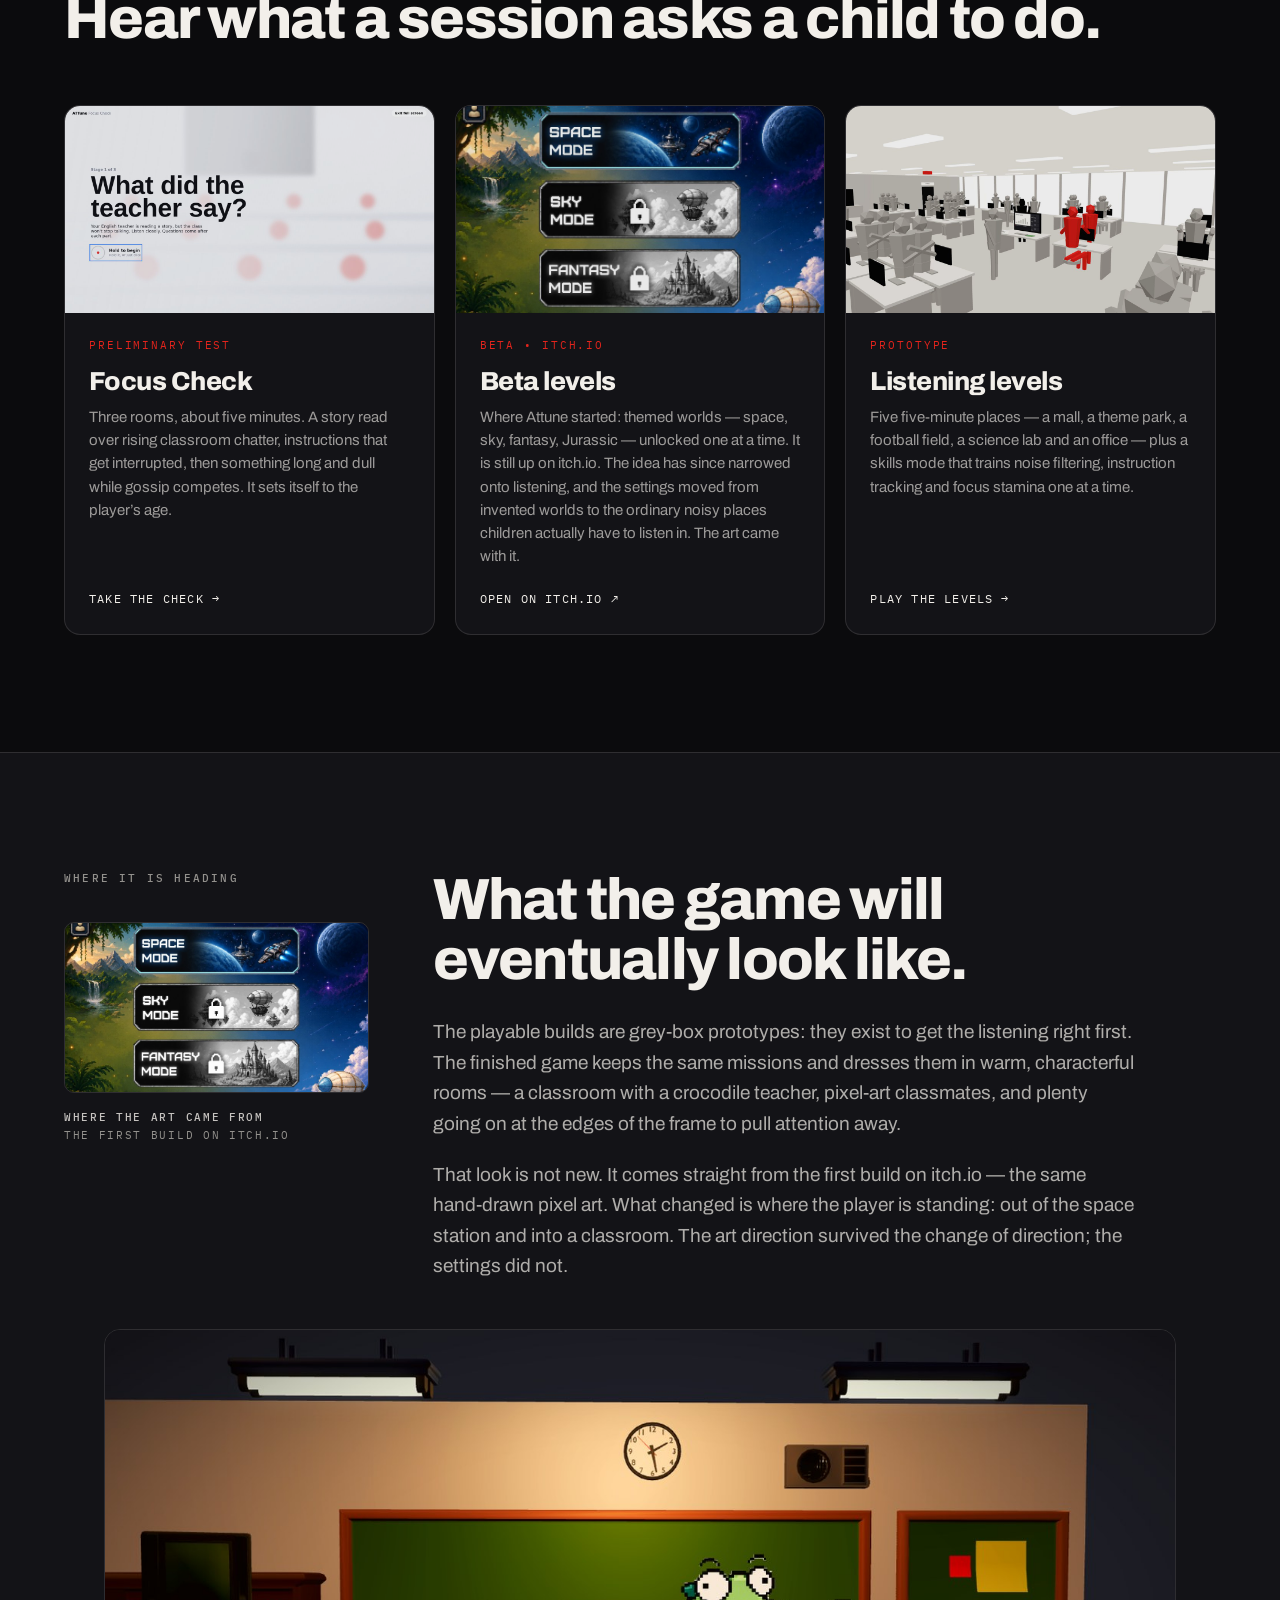
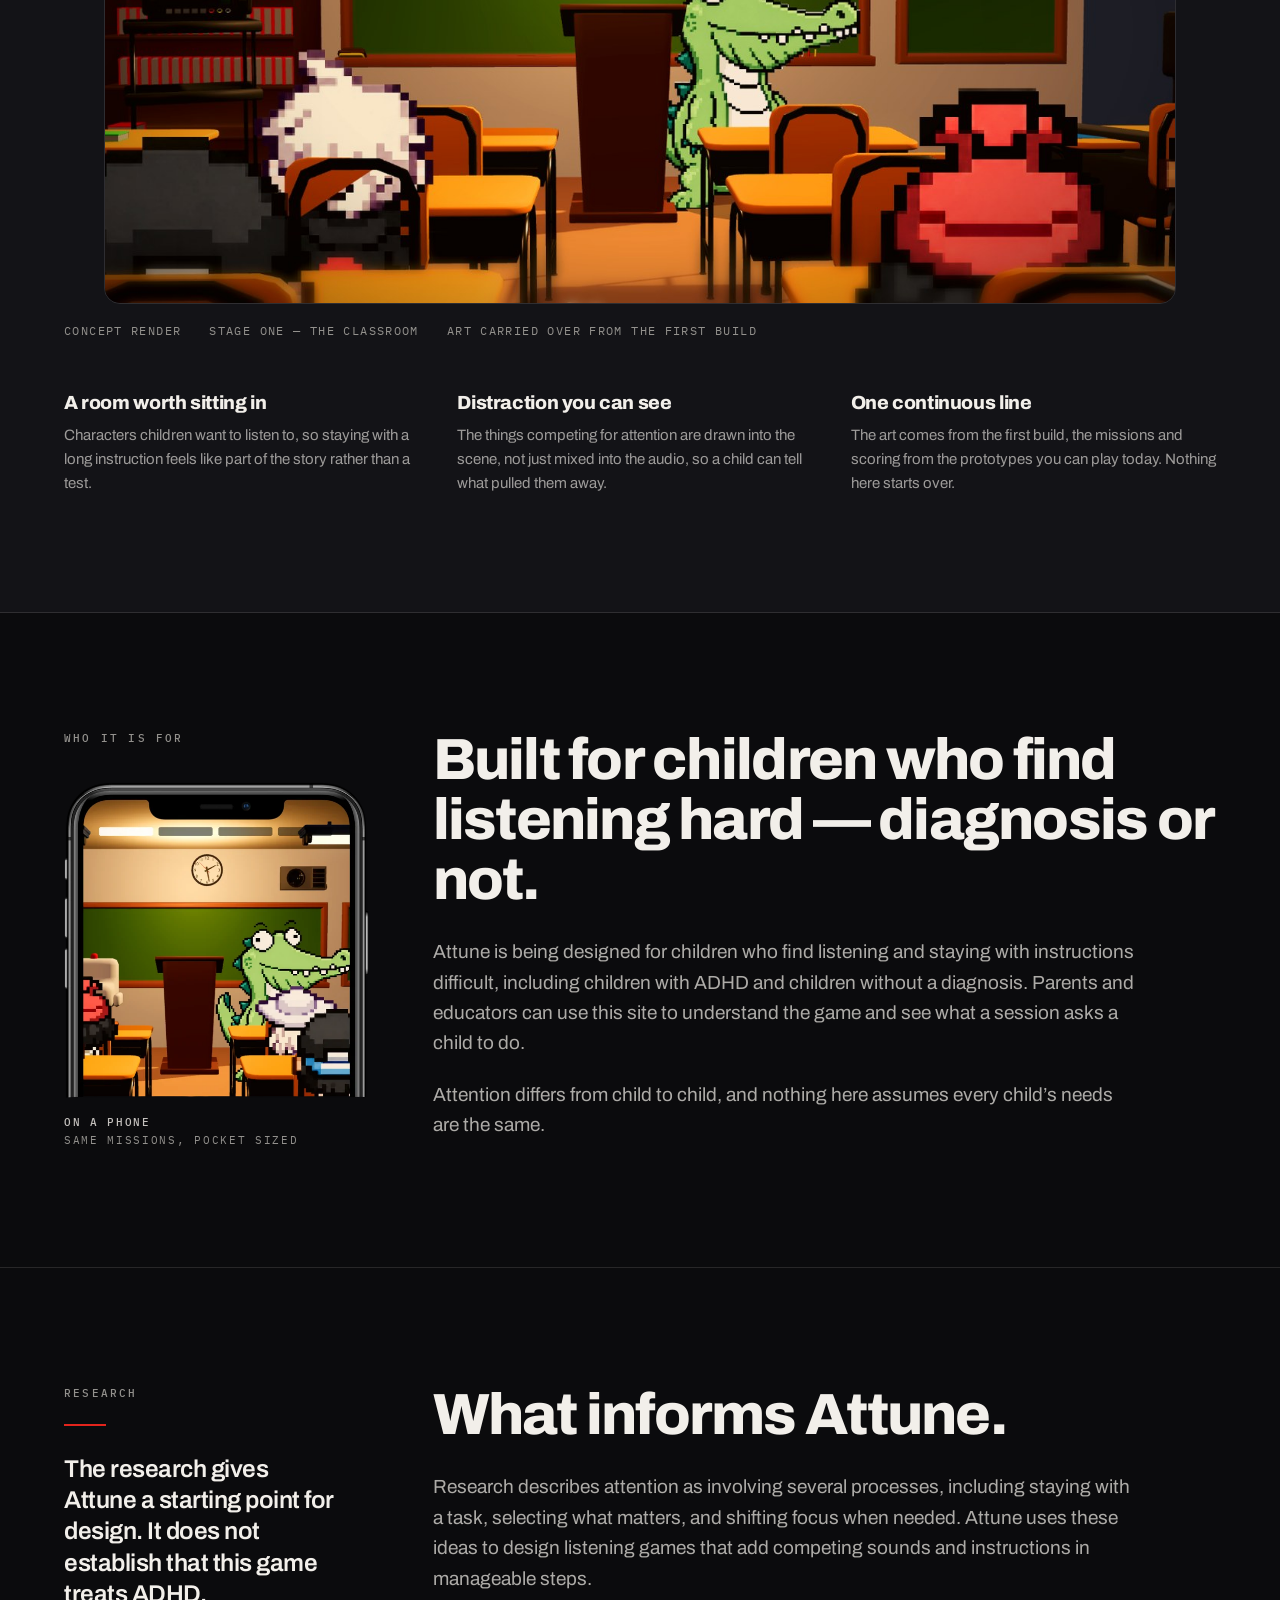
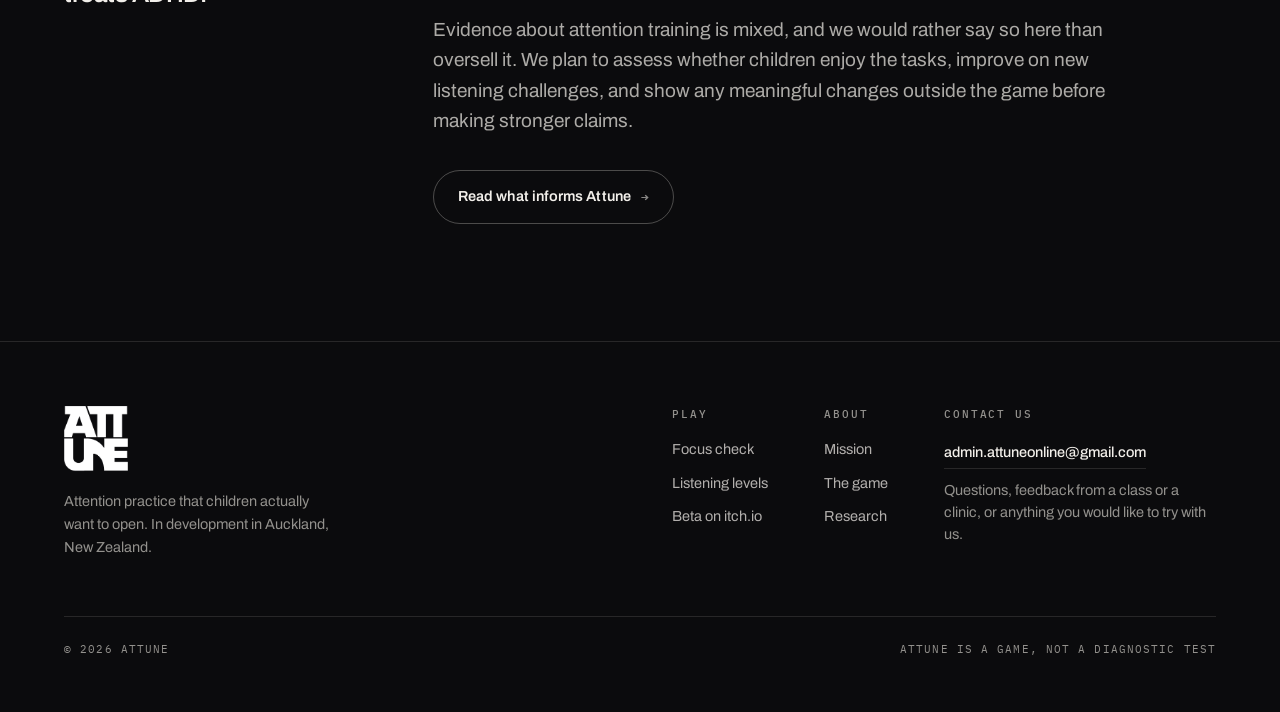
==== commit daff8a89: "Add files via upload" ====
--- a/index.html
+++ b/index.html
@@ -15,11 +15,12 @@
 <link rel="preconnect" href="https://fonts.googleapis.com">
 <link rel="preconnect" href="https://fonts.gstatic.com" crossorigin>
 <link href="https://fonts.googleapis.com/css2?family=Archivo:wght@400;500;600;800&family=IBM+Plex+Mono:wght@400;500&display=swap" rel="stylesheet">
-<link rel="stylesheet" href="css/site.css">
+<link rel="stylesheet" href="css/site.css?v=066c5d30">
 </head>
 <body>
 
 <header class="nav" id="nav">
+  <div class="nav-in">
   <a class="mark" href="./"><img src="assets/logo-white.png" alt=""><b>ATTUNE</b></a>
   <nav class="nav-links">
     <a href="#mission" class="hide-sm">Mission</a>
@@ -27,6 +28,7 @@
     <a href="#vision" class="hide-sm">The game</a>
     <a href="research/">Research</a>
   </nav>
+  </div>
 </header>
 
 <main>
@@ -260,6 +262,6 @@
   </div>
 </footer>
 
-<script src="js/site.js"></script>
+<script src="js/site.js?v=39123391"></script>
 </body>
 </html>
--- a/css/site.css
+++ b/css/site.css
@@ -20,12 +20,12 @@
   font-family:var(--sans);font-size:17px;line-height:1.6;font-weight:400;
   -webkit-font-smoothing:antialiased;overflow-x:hidden;
 }
-img{max-width:100%;display:block}
+img{max-width:100%;height:auto;display:block}
 a{color:inherit}
 ::selection{background:var(--red);color:#fff}
 :focus-visible{outline:2px solid var(--red);outline-offset:3px;border-radius:3px}
 
-.wrap{max-width:1180px;margin:0 auto;padding:0 var(--g)}
+.wrap{max-width:1280px;margin:0 auto;padding:0 var(--g)}
 .sect{padding-block:var(--sect);position:relative}
 .rule{height:1px;background:var(--line);border:0;margin:0}
 
@@ -47,14 +47,15 @@
 
 /* ---------------------------------------------------------------- nav */
 .nav{
-  position:fixed;inset:0 0 auto;z-index:50;display:flex;align-items:center;gap:20px;
+  position:fixed;inset:0 0 auto;z-index:50;
   padding:16px var(--g);transition:background .3s,backdrop-filter .3s,border-color .3s;
   border-bottom:1px solid transparent;
 }
+.nav-in{max-width:1280px;margin:0 auto;display:flex;align-items:center;gap:20px}
 .nav.is-stuck{background:rgba(11,11,13,.82);backdrop-filter:blur(14px);border-bottom-color:var(--line)}
-.nav .mark{display:flex;align-items:center;gap:10px;text-decoration:none;margin-right:auto}
-.nav .mark img{width:30px;height:auto}
-.nav .mark b{font-size:15px;font-weight:800;letter-spacing:.02em}
+.nav-in .mark{display:flex;align-items:center;gap:10px;text-decoration:none;margin-right:auto}
+.nav-in .mark img{width:30px;height:auto}
+.nav-in .mark b{font-size:15px;font-weight:800;letter-spacing:.02em}
 .nav-links{display:flex;align-items:center;gap:28px}
 .nav-links a{
   font-family:var(--mono);font-size:12px;letter-spacing:.12em;text-transform:uppercase;
@@ -101,17 +102,16 @@
 .split{display:grid;grid-template-columns:minmax(0,.56fr) minmax(0,1.44fr);gap:clamp(30px,5vw,72px);align-items:start}
 .side .quote{font-size:clamp(19px,1.9vw,27px);max-width:20ch}
 @media (max-width:860px){.split{grid-template-columns:1fr;gap:26px}}
-.split .side{position:sticky;top:96px}
-@media (max-width:860px){.split .side{position:static}}
+
 
 /* device mockups in the side column */
-.device{margin:34px 0 0}
+.device{margin:34px 0 0;max-width:380px}
 .device img{width:100%;height:auto}
-.device.laptop{margin-inline:-6% 0;width:112%;max-width:none}
-.art{margin:34px 0 0;max-width:320px}
-.art img{width:100%;height:auto}
+.device.laptop{max-width:420px}
+.art{margin:34px 0 0;max-width:300px}
+.art img{width:100%;aspect-ratio:560/620}
 .side-shot{margin:34px 0 0;max-width:320px}
-.side-shot img{width:100%;height:auto;border-radius:10px;border:1px solid var(--line)}
+.side-shot img{width:100%;aspect-ratio:806/453;object-fit:cover;border-radius:10px;border:1px solid var(--line)}
 .device figcaption,.art figcaption,.side-shot figcaption{
   margin-top:16px;font-family:var(--mono);font-size:10.5px;letter-spacing:.16em;
   text-transform:uppercase;color:var(--mute);line-height:1.7;
@@ -119,7 +119,7 @@
 .device figcaption b,.art figcaption b,.side-shot figcaption b{color:rgba(242,239,234,.8);font-weight:500}
 @media (max-width:860px){
   .device{margin:26px 0 8px;max-width:420px}
-  .device.laptop{margin-inline:0;width:100%;max-width:480px}
+  .device.laptop{max-width:480px}
   .art{margin:26px 0 8px;max-width:300px}
   .side-shot{margin:26px 0 8px;max-width:340px}
 }
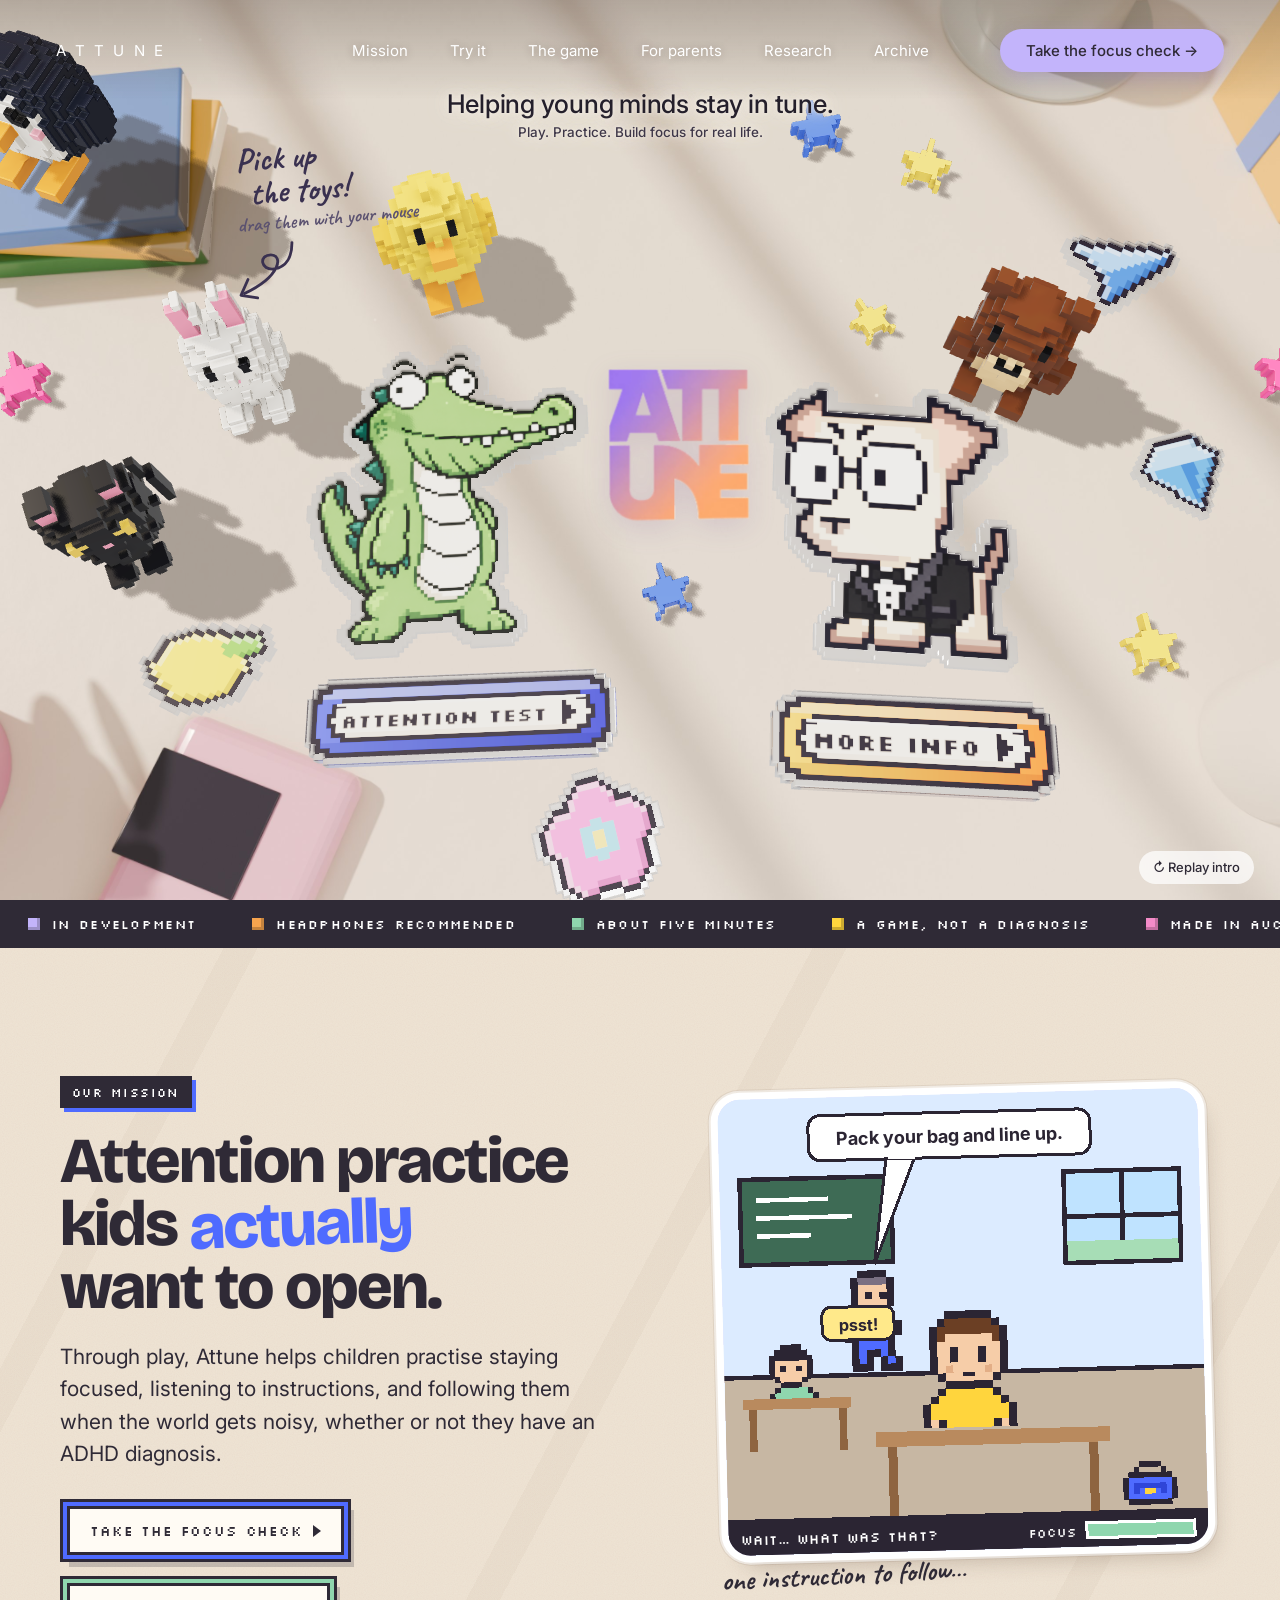
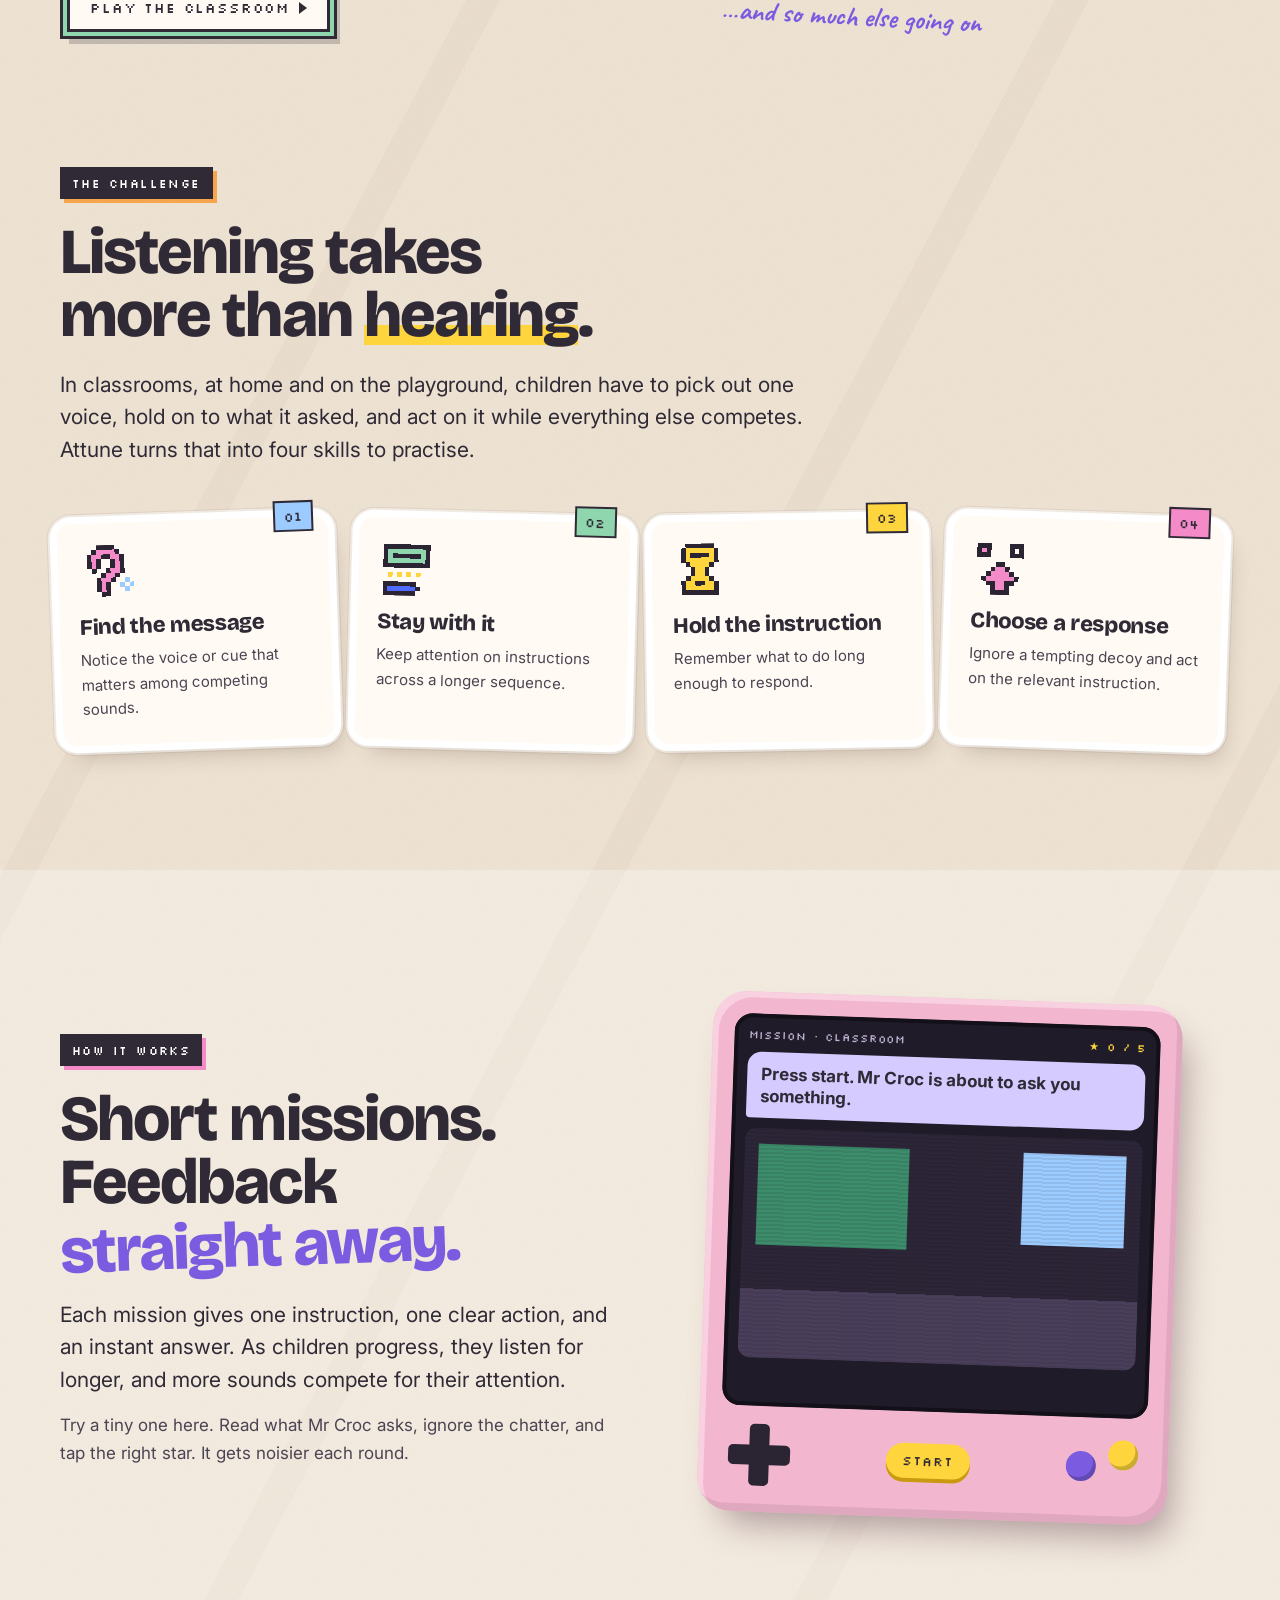
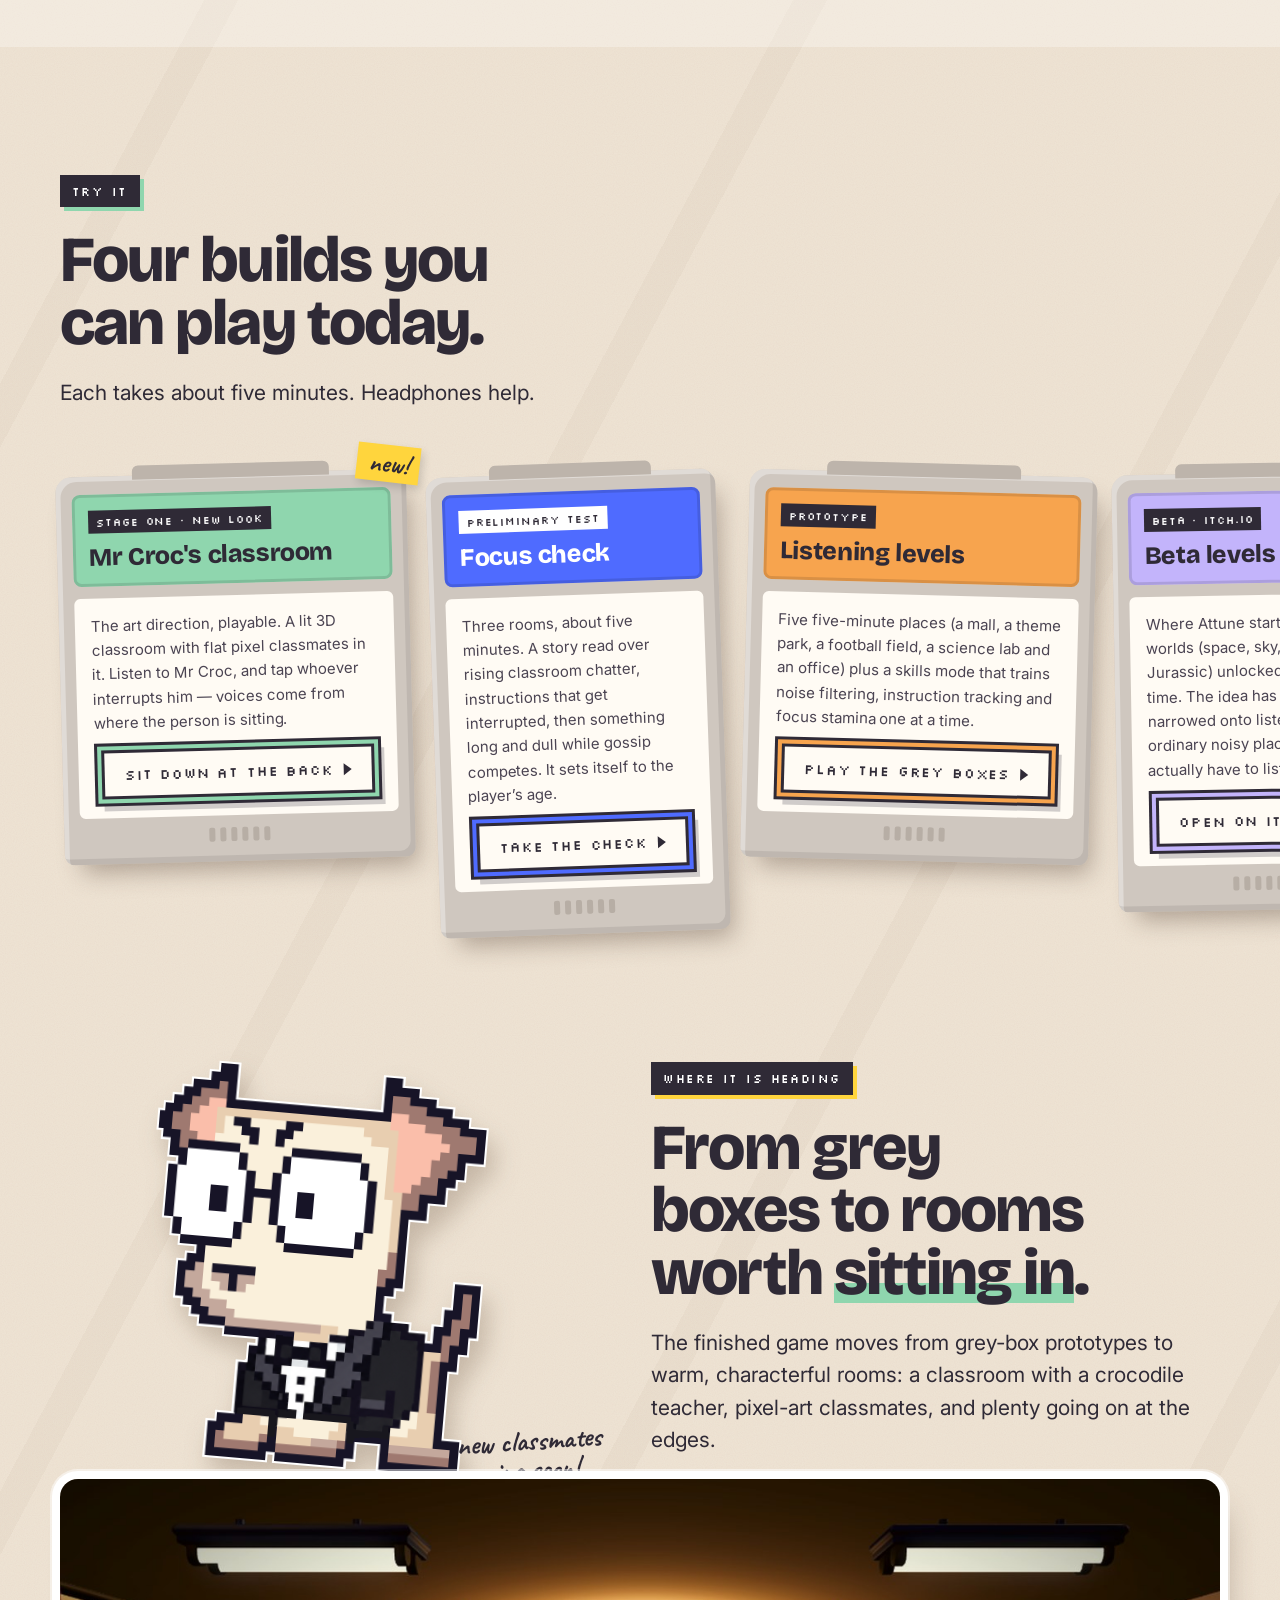
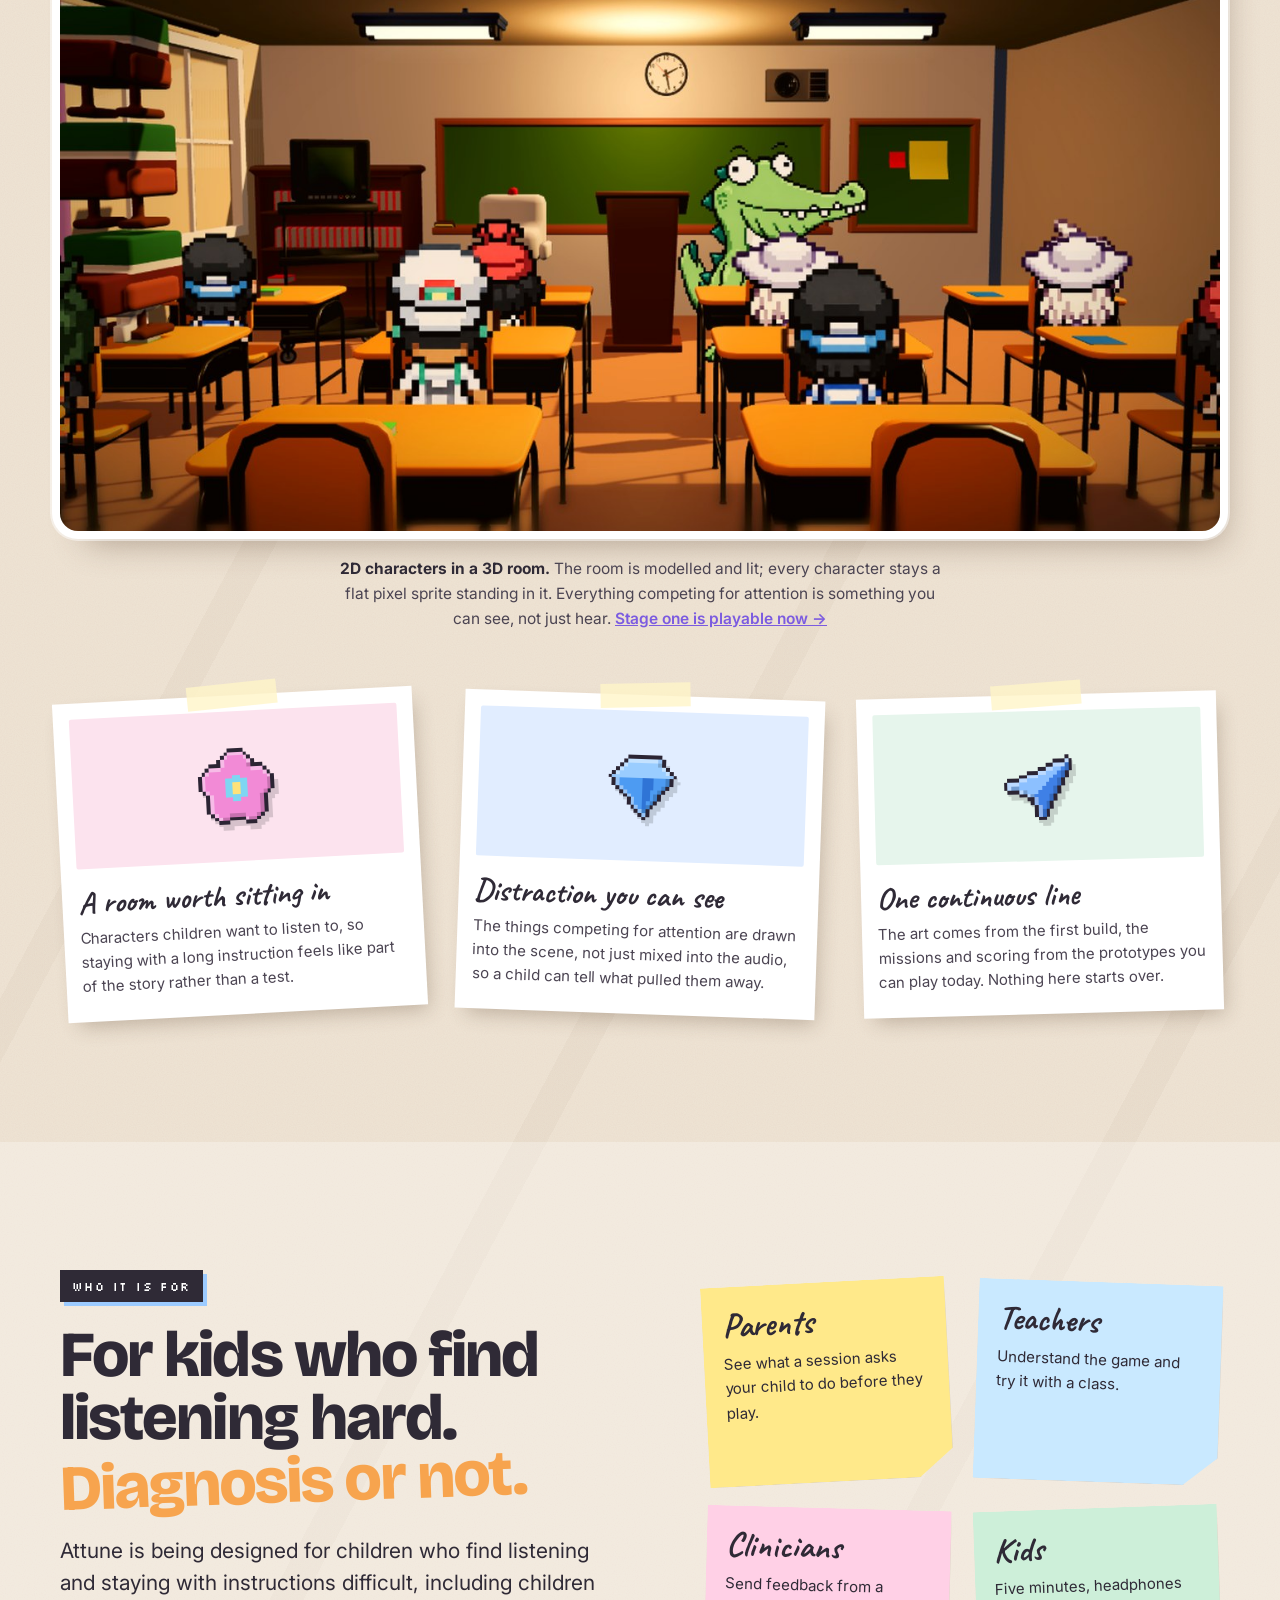
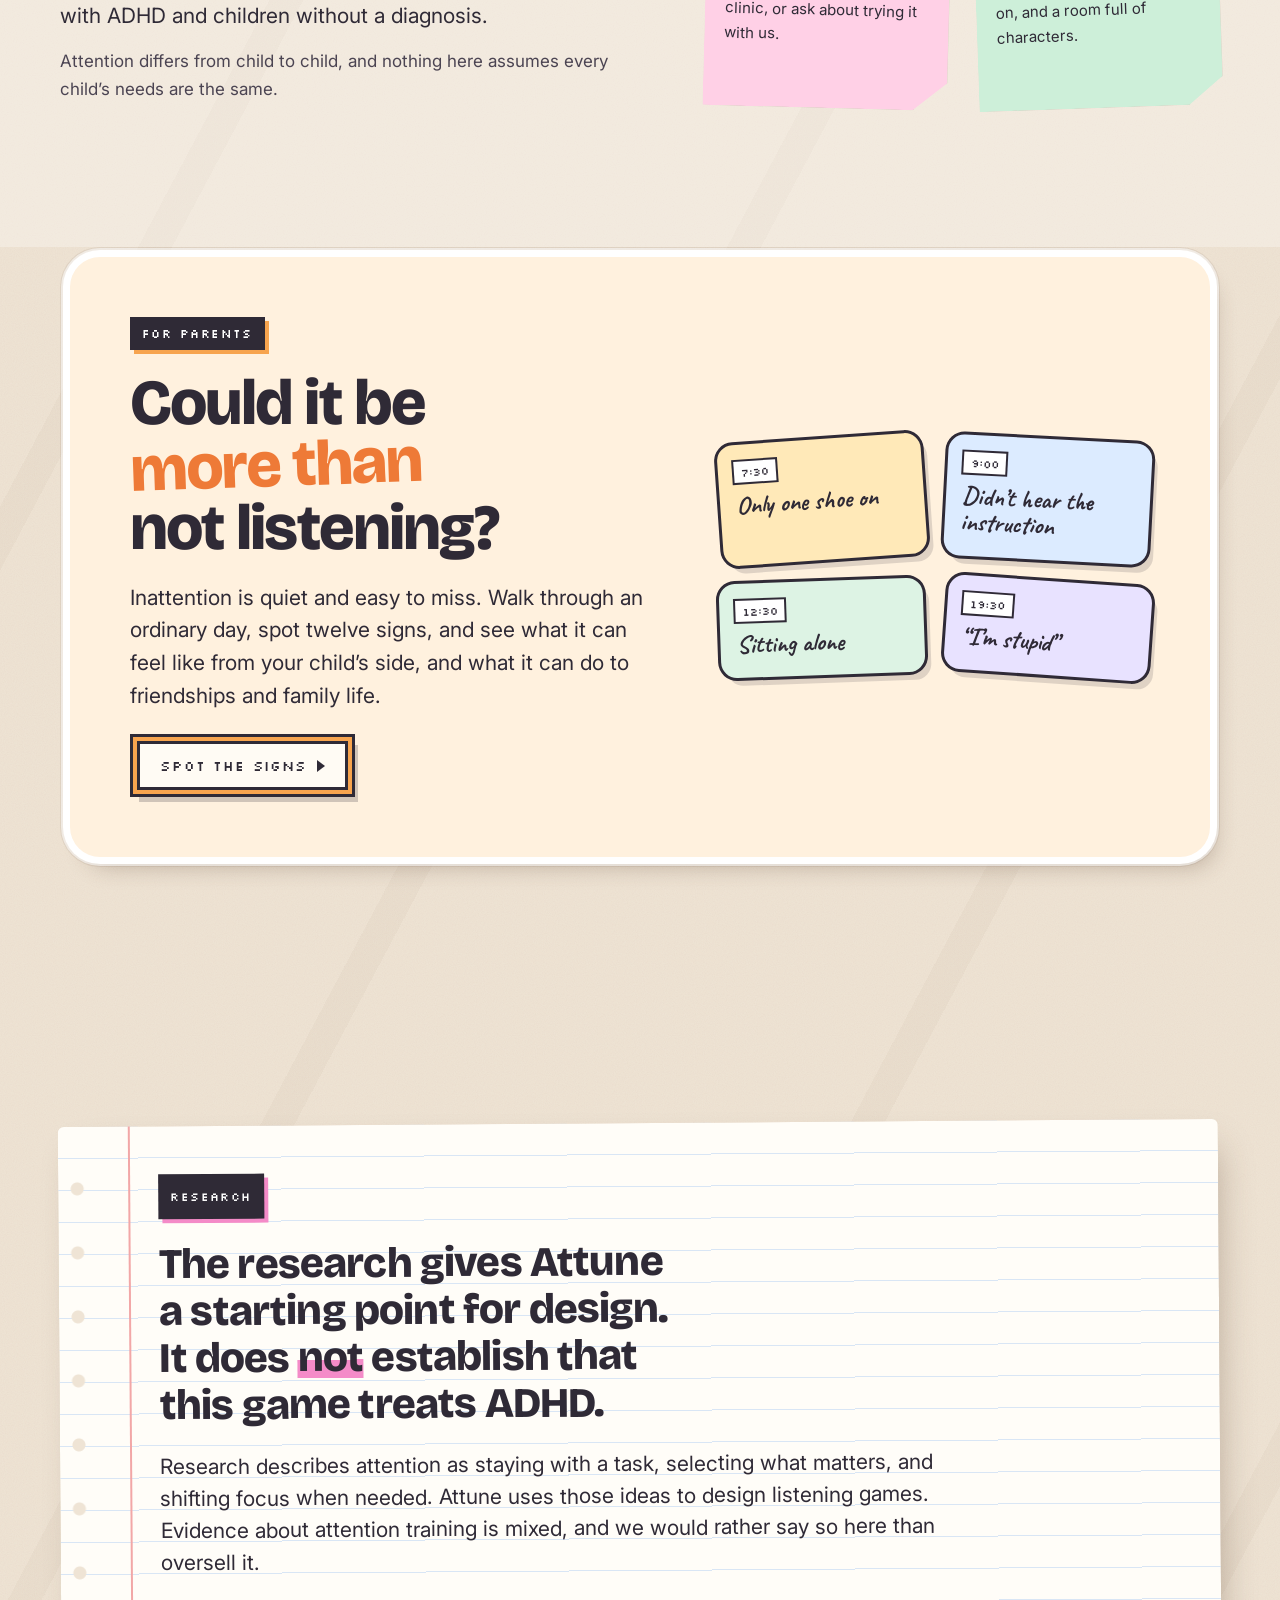
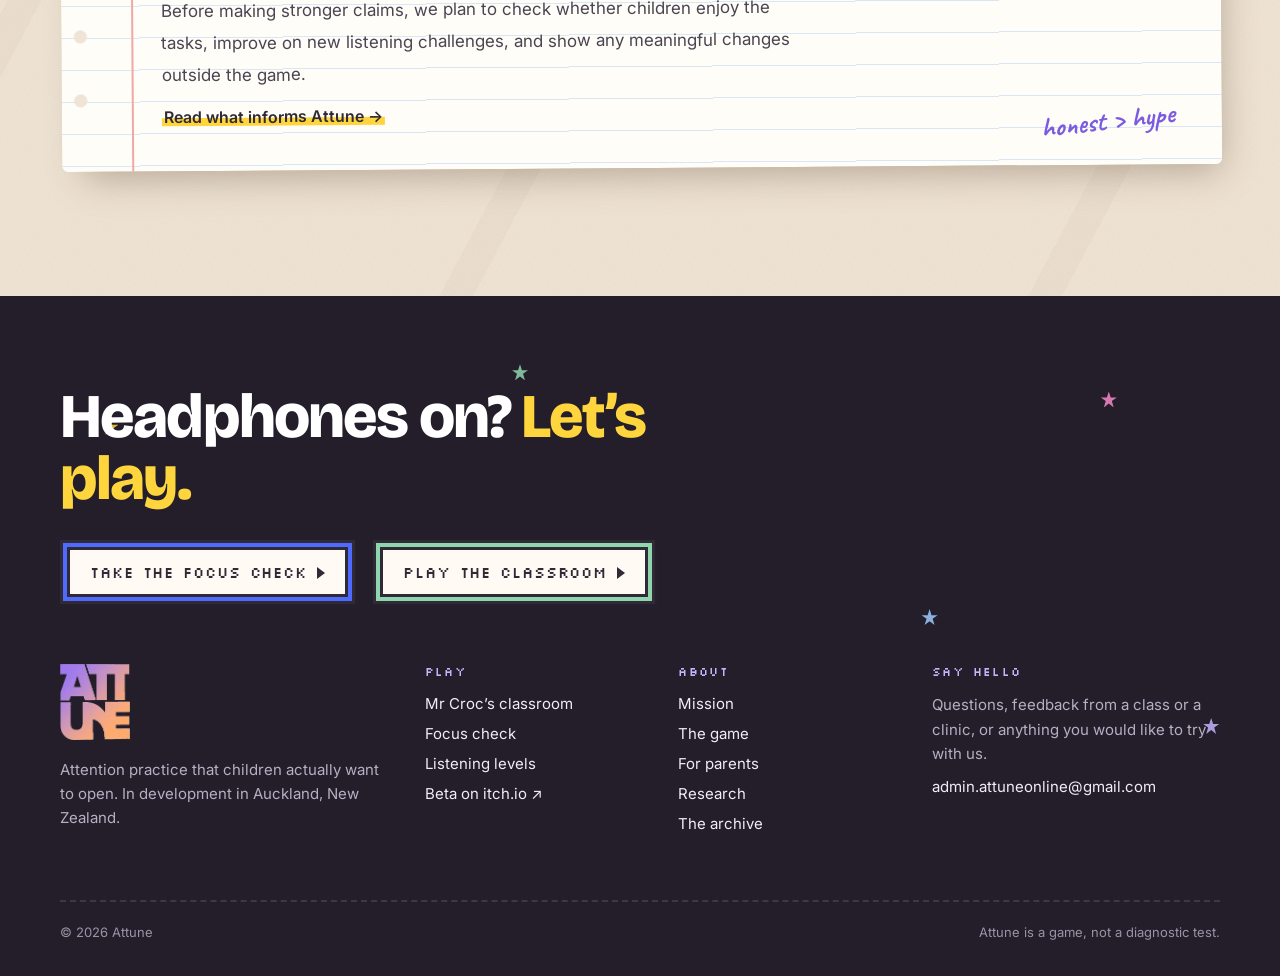
==== commit 1e980eaa: "Add files via upload" ====
--- a/index.html
+++ b/index.html
@@ -1,267 +1,524 @@
 <!doctype html>
-<html lang="en-NZ">
+<html lang="en" data-root=".">
 <head>
 <meta charset="utf-8">
 <meta name="viewport" content="width=device-width, initial-scale=1, viewport-fit=cover">
-<title>Attune — Stay tuned in when the world gets noisy</title>
 <meta name="description" content="Attune is a game where children practise listening, holding on to instructions, and responding to what matters while distractions compete for their attention.">
-<meta name="theme-color" content="#0B0B0D">
-<link rel="icon" href="assets/favicon.png" type="image/png">
-<link rel="apple-touch-icon" href="assets/apple-touch-icon.png">
-<meta property="og:title" content="Attune — Stay tuned in when the world gets noisy">
-<meta property="og:description" content="A game where children practise listening, holding on to instructions, and responding to what matters while distractions compete for their attention.">
-<meta property="og:type" content="website">
-<meta property="og:image" content="assets/shot-mall.jpg">
+<link rel="icon" href="assets/logo_symbol.png">
+<title>Attune</title>
 <link rel="preconnect" href="https://fonts.googleapis.com">
 <link rel="preconnect" href="https://fonts.gstatic.com" crossorigin>
-<link href="https://fonts.googleapis.com/css2?family=Archivo:wght@400;500;600;800&family=IBM+Plex+Mono:wght@400;500&display=swap" rel="stylesheet">
-<link rel="stylesheet" href="css/site.css?v=066c5d30">
+<link rel="stylesheet" href="https://fonts.googleapis.com/css2?family=Bricolage+Grotesque:opsz,wght@12..96,500;12..96,700;12..96,800&family=Caveat:wght@600;700&family=Inter:wght@400;500&family=Silkscreen&display=swap">
+<link rel="stylesheet" href="site.css">
+<style>
+  :root{
+    --ink:#2F2A36;
+    --ink-soft:#4B4452;
+    --lilac:#C3B4FB;
+    --lilac-hi:#D6CBFF;
+    --ground:#E9DCCB;
+    color-scheme: light;
+  }
+  html{scroll-behavior:smooth;}
+  body{margin:0;background:var(--ground);color:var(--ink);overflow-x:hidden;
+       font-family:Inter,ui-sans-serif,system-ui,-apple-system,"Segoe UI",Roboto,sans-serif;-webkit-font-smoothing:antialiased;}
+  #ext{position:absolute;inset:-40px;background:url(assets/final_small.jpg) center/cover no-repeat;filter:blur(28px) saturate(1.05);}
+
+  /* the desk lives in the render's own 1536 x 1024 space */
+  #stage{position:absolute;left:0;top:0;width:1536px;height:1024px;transform-origin:0 0;touch-action:pan-y;user-select:none;-webkit-user-select:none;}
+  #plate,#intro{position:absolute;inset:0;width:1536px;height:1024px;display:block;}
+  #intro{z-index:3;transition:opacity .6s ease;pointer-events:none;}
+  #intro.done{opacity:0;}
+  /* live 3D toys sit on top of the rendered desk */
+  #toys{position:absolute;inset:0;width:1536px;height:1024px;display:block;z-index:1;touch-action:pan-y;}
+  #root{position:relative;height:100vh;height:100svh;min-height:560px;overflow:hidden;}
+  #toys{opacity:0;transition:opacity .5s ease;transform-origin:36% 50%;}
+  .ready #toys{opacity:1;}
+  #loadnote{position:absolute;left:50%;top:50%;translate:-50% -50%;z-index:7;font-size:13px;color:var(--ink-soft);background:rgba(255,255,255,.7);
+            padding:8px 12px;border-radius:999px;opacity:0;transition:opacity .4s;pointer-events:none;}
+  .waiting #loadnote{opacity:1;}
+  #dust{position:absolute;inset:0;width:1536px;height:1024px;pointer-events:none;mix-blend-mode:screen;opacity:0;transition:opacity 1.2s ease;z-index:4;}
+  .live #dust{opacity:1;}
+  #logo{position:absolute;left:732px;top:420px;width:160px;pointer-events:none;opacity:0;z-index:4;will-change:opacity,transform;
+        filter:drop-shadow(0 8px 16px rgba(110,70,140,.16));}
+  #logo.shown{opacity:1;transition:opacity 1.6s ease;}
+  .busy #logo.shown{opacity:0;transition:opacity 1.1s ease;}
+  #logo.in{animation:logoIn 1.1s cubic-bezier(.22,1,.36,1) both;}
+  @keyframes logoIn{from{opacity:0;transform:translateY(10px) scale(.96);}to{opacity:1;transform:none;}}
+  #tagline{position:absolute;left:662px;top:548px;width:300px;text-align:center;pointer-events:none;opacity:0;transform:translateY(8px);z-index:4;
+           transition:opacity .9s cubic-bezier(.22,1,.36,1) .25s, transform .9s cubic-bezier(.22,1,.36,1) .25s;
+           text-shadow:0 0 3px rgba(246,240,231,.95),0 0 10px rgba(246,240,231,.9),0 0 22px rgba(246,240,231,.8);}
+  .live #tagline{opacity:1;transform:none;}
+  #taglineM{display:none;position:fixed;left:16px;right:16px;top:calc(118px + env(safe-area-inset-top,0px));text-align:center;z-index:6;pointer-events:none;
+             opacity:0;transform:translateY(8px);transition:opacity .9s cubic-bezier(.22,1,.36,1) .25s, transform .9s cubic-bezier(.22,1,.36,1) .25s;}
+  #taglineM b{display:block;font-weight:500;font-size:20px;line-height:25px;color:#241F2B;text-wrap:balance;}
+  #taglineM span{display:block;margin-top:4px;font-size:14px;color:#3E3748;font-weight:500;}
+  .tall #tagline{display:none;}
+  .tall #taglineM{display:block;}
+  .tall.live-body #taglineM{opacity:1;transform:none;}
+  #tagline h1{margin:0;font-weight:500;font-size:20px;line-height:24px;color:#241F2B;letter-spacing:-.01em;}
+  #tagline p{margin:5px 0 0;font-size:12.5px;line-height:16px;font-weight:500;color:#3E3748;white-space:nowrap;}
+  .kbd-link{position:absolute;display:block;border-radius:14px;pointer-events:none;outline:none;z-index:5;color:transparent;font-size:0;overflow:hidden;}
+  .kbd-link:focus-visible{box-shadow:0 0 0 3px #fff,0 0 0 6px var(--lilac);}
+
+  header{position:fixed;left:0;right:0;top:0;height:100px;transition:opacity .9s ease, transform .9s cubic-bezier(.2,.8,.2,1), background .3s, height .3s;padding-top:env(safe-area-inset-top,0px);display:flex;align-items:center;
+         padding-inline:max(16px,4.4vw);box-sizing:border-box;z-index:5;opacity:0;transform:translateY(-14px);
+         background:linear-gradient(rgba(60,42,30,.28),rgba(60,42,30,0));
+         transition:opacity .9s ease, transform .9s cubic-bezier(.2,.8,.2,1);}
+  .header-in header{opacity:1;transform:none;}
+  header.solid{background:rgba(247,241,232,.94);backdrop-filter:blur(10px);box-shadow:0 1px 0 #E2D6C6;height:72px;opacity:1;transform:none;}
+  header.solid .wordmark, header.solid nav a{color:var(--ink);text-shadow:none;}
+  header.solid nav a[aria-current]{color:#7B5BE0;} header.solid nav a[aria-current]::after{background:#7B5BE0;}
+  .wordmark{font-size:15px;letter-spacing:.62em;color:#fff;text-decoration:none;white-space:nowrap;}
+  nav{position:absolute;left:50%;transform:translateX(-50%);display:flex;gap:42px;}
+  nav a{color:#fff;text-decoration:none;font-size:15px;position:relative;padding:6px 0;white-space:nowrap;text-shadow:0 1px 8px rgba(40,25,15,.3);}
+  nav a[aria-current]{color:var(--lilac-hi);}
+  nav a[aria-current]::after{content:"";position:absolute;left:50%;bottom:-6px;width:20px;height:2px;margin-left:-10px;background:var(--lilac-hi);border-radius:2px;}
+  nav a:hover{color:var(--lilac-hi);}
+  .cta{margin-left:auto;background:var(--lilac);color:var(--ink);text-decoration:none;font-size:15px;font-weight:500;
+       padding:12px 26px;border-radius:999px;box-shadow:0 6px 18px rgba(120,90,200,.25);transition:background .2s, transform .2s;white-space:nowrap;}
+  .cta:hover{background:var(--lilac-hi);transform:translateY(-1px);}
+  a:focus-visible,button:focus-visible{outline:2px solid #fff;outline-offset:4px;border-radius:6px;}
+
+  #replay{position:absolute;right:max(16px,2vw);bottom:calc(16px + env(safe-area-inset-bottom,0px));z-index:6;
+          font:500 13px/1 Inter,ui-sans-serif,system-ui,sans-serif;color:var(--ink);background:rgba(255,255,255,.72);
+          border:0;border-radius:999px;padding:10px 14px;cursor:pointer;backdrop-filter:blur(6px);opacity:0;pointer-events:none;transition:opacity .6s;}
+  .live #replay{opacity:1;pointer-events:auto;}
+  /* hand-lettered prompt pointing at the flower charm */
+  #pickup{position:absolute;left:0;top:0;width:1536px;height:1024px;pointer-events:none;z-index:2;overflow:visible;opacity:0;}
+  #pickup .ink{fill:none;stroke:#3A3150;stroke-width:3.2;stroke-linecap:round;stroke-linejoin:round;}
+  #pickup text{font-family:Caveat,"Segoe Print","Bradley Hand",cursive;fill:#3A3150;}
+  #pickup .t1{font-size:38px;font-weight:700;}
+  #pickup .t2{font-size:23px;font-weight:600;fill:#5B5270;}
+  #pickup .words{clip-path:inset(0 100% 0 0);}
+  .live #pickup{opacity:1;}
+  .live #pickup .words{animation:write .5s steps(18,end) .2s forwards;}
+  .live #pickup .ink{animation:draw .45s cubic-bezier(.5,0,.3,1) .6s forwards;}
+  .live #pickup .head{animation:draw .15s ease-out 1s forwards;}
+  .live #pickup .note{animation:nudge 2.8s ease-in-out 1.8s infinite;transform-box:fill-box;transform-origin:center;}
+  @keyframes write{to{clip-path:inset(0 0 0 0)}}
+  @keyframes draw{to{stroke-dashoffset:0}}
+  @keyframes nudge{0%,100%{transform:none}50%{transform:translate(-4px,2px)}}
+  .touched #pickup{opacity:0;transition:opacity .5s ease;}
+  @media (prefers-reduced-motion: reduce){ #pickup .words{clip-path:none;} #pickup .ink{stroke-dashoffset:0!important;} }
+  /* on tall screens the prompt sits in the open space under the desk */
+  #pickupM{display:none;position:absolute;left:0;right:0;bottom:calc(13vh + env(safe-area-inset-bottom,0px));text-align:center;z-index:6;pointer-events:none;
+           font-family:Caveat,"Segoe Print","Bradley Hand",cursive;color:#3A3150;opacity:0;transition:opacity .6s ease;}
+  #pickupM b{display:block;font-size:34px;font-weight:700;line-height:1;transform:rotate(-3deg);}
+  #pickupM span{display:block;font-size:21px;font-weight:600;color:#5B5270;margin-top:6px;}
+  #pickupM svg{display:block;margin:0 auto 4px;width:90px;height:52px;overflow:visible;}
+  #pickupM path{fill:none;stroke:#3A3150;stroke-width:2.6;stroke-linecap:round;stroke-linejoin:round;}
+  .tall #pickup{display:none;}
+  .tall #pickupM{display:block;}
+  .tall.live-body #pickupM{opacity:1;transition-delay:.2s;}
+  .touched-body #pickupM{opacity:0!important;transition-delay:0s!important;}
+  /* tagline sits centred just under the menu */
+  #topline{position:absolute;left:16px;right:16px;top:calc(88px + env(safe-area-inset-top,0px));z-index:5;text-align:center;pointer-events:none;
+           opacity:0;transform:translateY(-6px);transition:opacity .9s cubic-bezier(.22,1,.36,1) .3s, transform .9s cubic-bezier(.22,1,.36,1) .3s;
+           text-shadow:0 0 3px rgba(246,240,231,.95),0 0 12px rgba(246,240,231,.9),0 0 26px rgba(246,240,231,.8);}
+  #topline b{display:block;font-weight:500;font-size:clamp(18px,2vw,26px);line-height:1.25;color:#241F2B;letter-spacing:-.01em;text-wrap:balance;}
+  #topline span{display:block;margin-top:4px;font-size:clamp(12.5px,1.05vw,15px);font-weight:500;color:#3E3748;}
+  .header-in #topline{opacity:1;transform:none;}
+  @media (max-width: 760px){ #topline{top:calc(96px + env(safe-area-inset-top,0px));} }
+  #toast{position:fixed;left:50%;bottom:calc(64px + env(safe-area-inset-bottom,0px));translate:-50% 10px;max-width:calc(100% - 32px);box-sizing:border-box;
+         background:rgba(47,42,54,.92);color:#fff;font-size:14px;line-height:1.4;padding:11px 16px;border-radius:12px;
+         opacity:0;pointer-events:none;transition:opacity .25s, translate .25s;z-index:9;text-align:center;}
+  #toast.show{opacity:1;translate:-50% 0;}
+
+  .tall #stage{-webkit-mask-image:linear-gradient(transparent 0,#000 8%,#000 92%,transparent 100%);mask-image:linear-gradient(transparent 0,#000 8%,#000 92%,transparent 100%);}
+  @media (max-width: 1180px){ nav{gap:26px;} nav a{font-size:14px;} }
+  @media (max-width: 960px){
+    header{height:84px;}
+    .wordmark{letter-spacing:.45em;font-size:13px;}
+    nav{gap:18px;} nav a{font-size:13px;}
+    .cta{padding:10px 16px;font-size:13px;}
+  }
+  /* small screens: the links move to a second row, still across the top */
+  @media (max-width: 760px){
+    header{height:auto;flex-wrap:wrap;row-gap:6px;padding-block:14px 8px;}
+    nav{position:static;transform:none;order:3;flex:1 0 100%;justify-content:center;gap:22px;
+        overflow-x:auto;scrollbar-width:none;padding-bottom:4px;}
+    nav::-webkit-scrollbar{display:none;}
+    nav a{font-size:13px;flex:0 0 auto;}
+  }
+  @media (max-width: 480px){ nav{justify-content:safe center;gap:14px;} nav a{font-size:12.5px;} }
+  @media (max-width: 420px){ .cta{padding:9px 14px;font-size:13px;} .wordmark{letter-spacing:.35em;} }
+  @media (prefers-reduced-motion: reduce){ #logo.in{animation:none;opacity:1;} }
+</style>
+
 </head>
 <body>
-
-<header class="nav" id="nav">
-  <div class="nav-in">
-  <a class="mark" href="./"><img src="assets/logo-white.png" alt=""><b>ATTUNE</b></a>
-  <nav class="nav-links">
-    <a href="#mission" class="hide-sm">Mission</a>
-    <a href="#try">Try it</a>
-    <a href="#vision" class="hide-sm">The game</a>
-    <a href="research/">Research</a>
-  </nav>
+<div id="root">
+  <div id="ext" aria-hidden="true"></div>
+  <div id="stage">
+    <img id="plate" src="assets/plate.jpg" alt="A sunny desk with books, a mug, a gift box, a pencil cup and a handheld console" draggable="false">
+    <canvas id="toys" aria-label="Toys you can pick up: voxel animals, stars, charms, the crocodile, the dog and two brooch buttons"></canvas>
+    <canvas id="dust" width="1536" height="1024" aria-hidden="true"></canvas>
+    <svg id="pickup" viewBox="0 0 1536 1024" aria-hidden="true">
+      <g class="note">
+        <g class="words" transform="rotate(-5 380 210)">
+          <text class="t1" x="310" y="190">Pick up</text>
+          <text class="t1" x="324" y="228">the toys!</text>
+          <text class="t2" x="306" y="258" id="pickupHow">drag them with your mouse</text>
+        </g>
+        <path class="ink" d="M 372 276 C 372 292, 366 304, 352 306 C 336 308, 334 290, 348 290 C 362 290, 360 314, 318 334"/>
+        <path class="ink head" d="M 322 318 L 314 336 L 333 339"/>
+      </g>
+    </svg>
+    <img id="logo" src="assets/logo_symbol.png" alt="Attune" draggable="false">
+    <a class="kbd-link" id="kA" href="#attention-test">Attention Test</a>
+    <a class="kbd-link" id="kB" href="#more-info">More Info</a>
   </div>
-</header>
-
-<main>
-
-<!-- ------------------------------------------------------------- hero -->
-<section class="hero">
-  <div class="hero-bg"><img src="assets/shot-mall.jpg" alt="" fetchpriority="high"></div>
-  <div class="hero-in wrap">
-    <span class="eyebrow">Attune <span class="dot">&bull;</span> In development</span>
-    <h1>Stay tuned in when the world gets <em>noisy</em>.</h1>
-    <p class="lede">Attune is a game where children practise listening, holding on to instructions, and responding to what matters while distractions compete for their attention.</p>
-    <div class="btn-row">
-      <a class="btn" href="focus-check/">Take the focus check <span class="ar">&rarr;</span></a>
-      <a class="btn ghost" href="play/">Play the listening levels <span class="ar">&rarr;</span></a>
-    </div>
-    <div class="hero-foot">
-      <span><i></i>Headphones recommended</span>
-      <span><i></i>About five minutes</span>
-      <span><i></i>A game, not a diagnosis</span>
-    </div>
+
+  <header>
+    <a class="wordmark" href="#root">ATTUNE</a>
+    <nav id="mainNav" aria-label="Main">
+      <a href="#mission">Mission</a>
+      <a href="#try">Try it</a>
+      <a href="#game">The game</a>
+      <a href="parents/">For parents</a>
+      <a href="research/">Research</a>
+      <a href="archive/">Archive</a>
+    </nav>
+    <a class="cta" data-site="/focus-check/" href="focus-check/">Take the focus check&nbsp;→</a>
+  </header>
+  <div id="topline"><b>Helping young minds stay in tune.</b><span>Play. Practice. Build focus for real life.</span></div>
+  <button id="replay" type="button">↻ Replay intro</button>
+  <div id="pickupM" aria-hidden="true">
+  <svg viewBox="0 0 90 52"><path d="M 60 50 C 58 36, 52 26, 40 24 C 28 22, 26 34, 36 34 C 46 34, 44 14, 30 4"/><path d="M 22 10 L 30 3 L 36 12"/></svg>
+  <b>Pick up the toys!</b><span>drag them around with your finger</span>
+</div>
+  <div id="loadnote">Unpacking the toys…</div>
+</div>
+<main class="page" id="content">
+  <div class="ticker" aria-label="About this build"><div class="track">
+    <span style="--c:var(--lilac)">In development</span><span style="--c:var(--orange)">Headphones recommended</span><span style="--c:var(--mint)">About five minutes</span><span style="--c:var(--yellow)">A game, not a diagnosis</span><span style="--c:var(--pink)">Made in Auckland</span>
+    <span style="--c:var(--lilac)" aria-hidden="true">In development</span><span style="--c:var(--orange)" aria-hidden="true">Headphones recommended</span><span style="--c:var(--mint)" aria-hidden="true">About five minutes</span><span style="--c:var(--yellow)" aria-hidden="true">A game, not a diagnosis</span><span style="--c:var(--pink)" aria-hidden="true">Made in Auckland</span>
+  </div></div>
+
+  <!-- MISSION -->
+  <section class="sec" id="mission" aria-labelledby="mission-h">
+    <div class="wrap split">
+      <div class="land">
+        <p class="eyebrow" style="--c:var(--blue)">Our mission</p>
+        <h2 class="h" id="mission-h">Attention practice kids <span class="pop" style="--c:var(--blue)">actually</span> want to open.</h2>
+        <p class="lede">Through play, Attune helps children practise staying focused, listening to instructions, and following them when the world gets noisy, whether or not they have an ADHD diagnosis.</p>
+        <div class="row" style="margin-top:28px">
+          <a class="btn" data-site="/focus-check/" href="focus-check/">Take the focus check</a>
+          <a class="btn mint" data-site="/classroom/" href="classroom/">Play the classroom</a>
+        </div>
+      </div>
+      <figure class="noisy land" aria-label="Animation: a child at a school desk keeps getting pulled away from the teacher’s instruction by a bird, a whisper, a buzzing phone, a fly and a ball outside">
+        <svg id="noisy" viewBox="0 0 160 140" aria-hidden="true"></svg>
+        <figcaption class="noisy-cap"><span class="hand">one instruction to follow…</span><span class="hand" style="color:var(--violet)">…and so much else going on</span></figcaption>
+      </figure>
+    </div>
+  </section>
+
+  <!-- THE CHALLENGE -->
+  <section class="sec" id="challenge" aria-labelledby="challenge-h" style="padding-top:0">
+    <div class="wrap">
+      <div class="land">
+        <p class="eyebrow" style="--c:var(--orange)">The challenge</p>
+        <h2 class="h" id="challenge-h">Listening takes more than <span class="under" style="--c:var(--yellow)">hearing</span>.</h2>
+        <p class="lede">In classrooms, at home and on the playground, children have to pick out one voice, hold on to what it asked, and act on it while everything else competes. Attune turns that into four skills to practise.</p>
+      </div>
+      <ol class="skills">
+        <li class="skill land" style="--r:-2deg;--c:var(--sky)"><span class="num">01</span><span class="ico" data-icon="ear"></span><h3>Find the message</h3><p>Notice the voice or cue that matters among competing sounds.</p></li>
+        <li class="skill land" style="--r:1.5deg;--c:var(--mint)"><span class="num">02</span><span class="ico" data-icon="line"></span><h3>Stay with it</h3><p>Keep attention on instructions across a longer sequence.</p></li>
+        <li class="skill land" style="--r:-1deg;--c:var(--yellow)"><span class="num">03</span><span class="ico" data-icon="hold"></span><h3>Hold the instruction</h3><p>Remember what to do long enough to respond.</p></li>
+        <li class="skill land" style="--r:2deg;--c:var(--pink)"><span class="num">04</span><span class="ico" data-icon="pick"></span><h3>Choose a response</h3><p>Ignore a tempting decoy and act on the relevant instruction.</p></li>
+      </ol>
+    </div>
+  </section>
+
+  <!-- HOW IT WORKS: a tiny playable mission -->
+  <section class="sec" id="game" aria-labelledby="game-h" style="background:rgba(255,255,255,.28)">
+    <div class="wrap split">
+      <div class="land">
+        <p class="eyebrow" style="--c:var(--pink)">How it works</p>
+        <h2 class="h" id="game-h">Short missions. Feedback <span class="pop" style="--c:var(--violet)">straight away.</span></h2>
+        <p class="lede">Each mission gives one instruction, one clear action, and an instant answer. As children progress, they listen for longer, and more sounds compete for their attention.</p>
+        <p>Try a tiny one here. Read what Mr Croc asks, ignore the chatter, and tap the right star. It gets noisier each round.</p>
+      </div>
+      <div class="land">
+        <div class="console" id="mini" aria-label="A tiny example mission you can play">
+          <div class="screen">
+            <div class="hud"><span>Mission · Classroom</span><b id="miniScore">★ 0 / 5</b></div>
+            <div class="say" id="miniSay" aria-live="polite">Press start. Mr Croc is about to ask you something.</div>
+            <div class="field" id="miniField"></div>
+            <div class="fb" id="miniFb" aria-live="polite"></div>
+          </div>
+          <div class="pads"><span class="dpad" aria-hidden="true"></span><button class="start" id="miniStart" type="button">Start</button><span class="abtn" aria-hidden="true"><i></i><i></i></span></div>
+        </div>
+      </div>
+    </div>
+  </section>
+
+  <!-- TRY IT -->
+  <section class="sec" id="try" aria-labelledby="try-h">
+    <div class="wrap">
+      <div class="land">
+        <p class="eyebrow" style="--c:var(--mint)">Try it</p>
+        <h2 class="h" id="try-h">Four builds you can play today.</h2>
+        <p class="lede">Each takes about five minutes. Headphones help.</p>
+      </div>
+      <div class="carts">
+        <article class="cart land" style="--r:-1.5deg;--c:var(--mint)">
+          <span class="sticky">new!</span>
+          <div class="label"><span class="tag">Stage one · new look</span><h3>Mr Croc's classroom</h3></div>
+          <div class="body">
+            <p>The art direction, playable. A lit 3D classroom with flat pixel classmates in it. Listen to Mr Croc, and tap whoever interrupts him — voices come from where the person is sitting.</p>
+            <a class="btn mint" data-site="/classroom/" href="classroom/">Sit down at the back</a>
+          </div>
+          <div class="grooves" aria-hidden="true"><i></i><i></i><i></i><i></i><i></i><i></i></div>
+        </article>
+        <article class="cart land" style="--r:-2deg;--c:var(--blue)">
+                    <div class="label" style="color:#fff"><span class="tag" style="background:#fff;color:var(--ink)">Preliminary test</span><h3>Focus check</h3></div>
+          <div class="body">
+            <p>Three rooms, about five minutes. A story read over rising classroom chatter, instructions that get interrupted, then something long and dull while gossip competes. It sets itself to the player’s age.</p>
+            <a class="btn" data-site="/focus-check/" href="focus-check/">Take the check</a>
+          </div>
+          <div class="grooves" aria-hidden="true"><i></i><i></i><i></i><i></i><i></i><i></i></div>
+        </article>
+        <article class="cart land" style="--r:1.5deg;--c:var(--orange)">
+          <div class="label"><span class="tag">Prototype</span><h3>Listening levels</h3></div>
+          <div class="body">
+            <p>Five five-minute places (a mall, a theme park, a football field, a science lab and an office) plus a skills mode that trains noise filtering, instruction tracking and focus stamina one at a time.</p>
+            <a class="btn orange" data-site="/play/" href="play/">Play the grey boxes</a>
+          </div>
+          <div class="grooves" aria-hidden="true"><i></i><i></i><i></i><i></i><i></i><i></i></div>
+        </article>
+        <article class="cart land" style="--r:-1deg;--c:var(--lilac)">
+          <div class="label"><span class="tag">Beta · itch.io</span><h3>Beta levels</h3></div>
+          <div class="body">
+            <p>Where Attune started: themed worlds (space, sky, fantasy, Jurassic) unlocked one at a time. The idea has since narrowed onto listening in the ordinary noisy places children actually have to listen in.</p>
+            <a class="btn lilac" href="https://bibyeo.itch.io/attuneonline" target="_blank" rel="noopener">Open on itch.io</a>
+          </div>
+          <div class="grooves" aria-hidden="true"><i></i><i></i><i></i><i></i><i></i><i></i></div>
+        </article>
+      </div>
+    </div>
+  </section>
+
+  <!-- WHERE IT IS HEADING -->
+  <section class="sec" id="heading" aria-labelledby="heading-h" style="padding-top:0">
+    <div class="wrap split flip">
+      <div class="charm land" style="--r:5deg;width:min(340px,76%)">
+        <img class="sticker" src="assets/dog.png" alt="A pixel-art classmate in a tuxedo, as a sticker">
+        <div class="note" style="right:-34%;bottom:-4%;transform:rotate(-4deg)"><span class="hand">new classmates<br>coming soon!</span></div>
+      </div>
+      <div class="land">
+        <p class="eyebrow" style="--c:var(--yellow)">Where it is heading</p>
+        <h2 class="h" id="heading-h">From grey boxes to rooms worth <span class="under" style="--c:var(--mint)">sitting in</span>.</h2>
+        <p class="lede">The finished game moves from grey-box prototypes to warm, characterful rooms: a classroom with a crocodile teacher, pixel-art classmates, and plenty going on at the edges.</p>
+      </div>
+    </div>
+    <div class="wrap">
+      <figure class="target land">
+        <img src="assets/style-reference.jpg" alt="An Attune classroom: pixel-art students at orange desks in a warmly lit 3D room, with a crocodile teacher at the lectern." loading="lazy" width="1400" height="787">
+        <figcaption><b>2D characters in a 3D room.</b> The room is modelled and lit; every character stays a flat pixel sprite standing in it. Everything competing for attention is something you can see, not just hear. <a href="classroom/" style="color:var(--violet);font-weight:600">Stage one is playable now &rarr;</a></figcaption>
+      </figure>
+    </div>
+    <div class="wrap">
+      <div class="polaroids">
+        <div class="pol land" style="--r:-3deg;--c:#FCE3EE"><div class="shot"><img src="assets/charm_flower.png" alt=""></div><h3>A room worth sitting in</h3><p>Characters children want to listen to, so staying with a long instruction feels like part of the story rather than a test.</p></div>
+        <div class="pol land" style="--r:2deg;--c:#E1EDFF"><div class="shot"><img src="assets/charm_gem.png" alt=""></div><h3>Distraction you can see</h3><p>The things competing for attention are drawn into the scene, not just mixed into the audio, so a child can tell what pulled them away.</p></div>
+        <div class="pol land" style="--r:-1.5deg;--c:#E6F5EC"><div class="shot"><img src="assets/charm_plane.png" alt=""></div><h3>One continuous line</h3><p>The art comes from the first build, the missions and scoring from the prototypes you can play today. Nothing here starts over.</p></div>
+      </div>
+    </div>
+  </section>
+
+  <!-- WHO IT IS FOR -->
+  <section class="sec" id="who" aria-labelledby="who-h" style="background:rgba(255,255,255,.28)">
+    <div class="wrap split">
+      <div class="land">
+        <p class="eyebrow" style="--c:var(--sky)">Who it is for</p>
+        <h2 class="h" id="who-h">For kids who find listening hard. <span class="pop" style="--c:var(--orange)">Diagnosis or not.</span></h2>
+        <p class="lede">Attune is being designed for children who find listening and staying with instructions difficult, including children with ADHD and children without a diagnosis.</p>
+        <p>Attention differs from child to child, and nothing here assumes every child’s needs are the same.</p>
+      </div>
+      <div class="notes">
+        <div class="stickynote land" style="--r:-3deg;--c:#FFE98A"><b>Parents</b><p>See what a session asks your child to do before they play.</p></div>
+        <div class="stickynote land" style="--r:2deg;--c:#C9E9FF"><b>Teachers</b><p>Understand the game and try it with a class.</p></div>
+        <div class="stickynote land" style="--r:1.5deg;--c:#FFD0E6"><b>Clinicians</b><p>Send feedback from a clinic, or ask about trying it with us.</p></div>
+        <div class="stickynote land" style="--r:-2deg;--c:#CDEFD9"><b>Kids</b><p>Five minutes, headphones on, and a room full of characters.</p></div>
+      </div>
+    </div>
+  </section>
+
+  <!-- FOR PARENTS -->
+  <section class="sec" id="parents" aria-labelledby="parents-h" style="padding-top:0">
+    <div class="wrap">
+      <div class="parents-teaser land">
+        <div>
+          <p class="eyebrow" style="--c:var(--orange)">For parents</p>
+          <h2 class="h" id="parents-h">Could it be <span class="pop" style="--c:var(--orange-2)">more than</span> not listening?</h2>
+          <p class="lede">Inattention is quiet and easy to miss. Walk through an ordinary day, spot twelve signs, and see what it can feel like from your child’s side, and what it can do to friendships and family life.</p>
+          <div class="row" style="margin-top:22px"><a class="btn orange" href="parents/">Spot the signs</a></div>
+        </div>
+        <div class="peek" aria-hidden="true">
+          <div class="peekcard" style="--r:-4deg;--c:#FFE9B8"><span>7:30</span><b>Only one shoe on</b></div>
+          <div class="peekcard" style="--r:3deg;--c:#DCEBFF"><span>9:00</span><b>Didn’t hear the instruction</b></div>
+          <div class="peekcard" style="--r:-2deg;--c:#DDF3E4"><span>12:30</span><b>Sitting alone</b></div>
+          <div class="peekcard" style="--r:4deg;--c:#E8E2FF"><span>19:30</span><b>“I’m stupid”</b></div>
+        </div>
+      </div>
+    </div>
+  </section>
+
+  <!-- RESEARCH -->
+  <section class="sec" id="research" aria-labelledby="research-h">
+    <div class="wrap">
+      <div class="notebook land">
+        <p class="eyebrow" style="--c:var(--pink)">Research</p>
+        <h2 class="honest" id="research-h">The research gives Attune a starting point for design. It does <em>not</em> establish that this game treats ADHD.</h2>
+        <p class="lede" style="line-height:32px">Research describes attention as staying with a task, selecting what matters, and shifting focus when needed. Attune uses those ideas to design listening games. Evidence about attention training is mixed, and we would rather say so here than oversell it.</p>
+        <p>Before making stronger claims, we plan to check whether children enjoy the tasks, improve on new listening challenges, and show any meaningful changes outside the game.</p>
+        <a class="link" href="research/">Read what informs Attune →</a>
+        <span class="margin-note hand">honest &gt; hype</span>
+      </div>
+    </div>
+  </section>
+</main>
+
+<footer class="foot" id="contact">
+  <div class="stars" aria-hidden="true">
+    <span style="--c:var(--yellow);left:8%;top:18%;--dl:0s"></span><span style="--c:var(--pink);left:86%;top:14%;--dl:.8s"></span>
+    <span style="--c:var(--sky);left:72%;top:46%;--dl:1.6s"></span><span style="--c:var(--mint);left:40%;top:10%;--dl:2.2s"></span>
+    <span style="--c:var(--lilac);left:94%;top:62%;--dl:1.1s"></span>
   </div>
-</section>
-
-<!-- ------------------------------------------------------------- mission -->
-<section class="sect wrap" id="mission">
-  <div class="split">
-    <div class="side rv">
-      <span class="eyebrow">Mission</span>
-      <figure class="art">
-        <img src="assets/art-signal.svg" alt="Dozens of faint, jittery lines fill the frame while one steady red line runs straight through them." loading="lazy" width="560" height="620">
-        <figcaption><b>One line to follow</b><br>Everything else is noise</figcaption>
-      </figure>
-    </div>
-    <div class="big-body rv">
-      <h2>Attention practice that children actually want to open.</h2>
-      <p style="margin-top:28px">Our mission is to make attention practice engaging and accessible for children. Through play, Attune helps children practise staying focused, listening to instructions, and following them when the world gets noisy, whether or not they have an ADHD diagnosis.</p>
-    </div>
-  </div>
-</section>
-
-<hr class="rule">
-
-<!-- ------------------------------------------------------------- challenge -->
-<section class="sect wrap" id="challenge">
-  <div class="split">
-    <div class="side rv">
-      <span class="eyebrow">The challenge</span>
-      <figure class="art">
-        <img src="assets/art-room.svg" alt="A room seen from above: ten faint sources ripple across it while one red source rings clearly." loading="lazy" width="560" height="620">
-        <figcaption><b>A room, from above</b><br>Every ring wants attention</figcaption>
-      </figure>
-    </div>
-    <div class="big-body rv">
-      <h2>Listening takes more than hearing.</h2>
-      <p style="margin-top:28px">A classroom, a busy home, or a playground rarely stays quiet. Children may need to pick out an instruction, keep it in mind, and act on it while other sounds and events compete for attention. Attune turns those moments into short, playful challenges that can be practised at a child&rsquo;s own pace.</p>
-    </div>
-  </div>
-
-  <span class="eyebrow rv" style="margin-top:72px">What children practise</span>
-  <ul class="practise rv">
-    <li><span class="n">01</span><h3>Find the message</h3><p>Notice the voice or cue that matters among competing sounds.</p></li>
-    <li><span class="n">02</span><h3>Stay with it</h3><p>Keep attention on instructions across a longer sequence.</p></li>
-    <li><span class="n">03</span><h3>Hold the instruction</h3><p>Remember what to do long enough to respond.</p></li>
-    <li><span class="n">04</span><h3>Choose a response</h3><p>Ignore a tempting decoy and act on the relevant instruction.</p></li>
-  </ul>
-  <p class="note rv">These are proposed game targets, not claims that playing Attune has already improved children&rsquo;s daily functioning.</p>
-</section>
-
-<hr class="rule">
-
-<!-- ------------------------------------------------------------- how it works -->
-<section class="sect wrap" id="how">
-  <div class="split">
-    <div class="side rv">
-      <span class="eyebrow">How it works</span>
-      <figure class="device laptop">
-        <img src="assets/device-laptop.webp" alt="The Attune parent portal on a laptop, showing a log of attention observations." loading="lazy" width="960" height="561">
-        <figcaption><b>On a laptop</b><br>Parent portal &middot; concept</figcaption>
-      </figure>
-    </div>
-    <div class="big-body rv">
-      <h2>Short audio-led missions, with feedback straight away.</h2>
-      <p style="margin-top:28px">Children play brief audio-led missions. Each mission introduces an instruction, gives the child a clear action, and offers immediate feedback. As they progress, tasks can ask them to listen for longer or respond while more sounds compete.</p>
-      <p>Rather than describe that at length, the three builds below let you hear it for yourself.</p>
-    </div>
-  </div>
-</section>
-
-<!-- ------------------------------------------------------------- try it -->
-<section class="sect wrap" id="try" style="padding-top:0">
-  <span class="eyebrow rv">Try it <span class="dot">&bull;</span> Three builds, playable now</span>
-  <h2 class="rv">Hear what a session asks a child to do.</h2>
-
-  <div class="cards">
-    <a class="card rv" href="focus-check/">
-      <div class="shot"><img src="assets/shot-check.jpg" alt="The focus check opening its first stage, headed “What did the teacher say?”" loading="lazy"></div>
-      <div class="body">
-        <span class="tag">Preliminary test</span>
-        <h3>Focus Check</h3>
-        <p>Three rooms, about five minutes. A story read over rising classroom chatter, instructions that get interrupted, then something long and dull while gossip competes. It sets itself to the player&rsquo;s age.</p>
-        <span class="go">Take the check <span aria-hidden="true">&rarr;</span></span>
-      </div>
-    </a>
-
-    <a class="card rv" href="https://bibyeo.itch.io/attuneonline" target="_blank" rel="noopener">
-      <div class="shot"><img src="assets/shot-beta.jpg" alt="The original Attune mode select: Space Mode unlocked, with Sky, Fantasy and Jurassic modes still locked." loading="lazy"></div>
-      <div class="body">
-        <span class="tag">Beta &bull; itch.io</span>
-        <h3>Beta levels</h3>
-        <p>Where Attune started: themed worlds &mdash; space, sky, fantasy, Jurassic &mdash; unlocked one at a time. It is still up on itch.io. The idea has since narrowed onto listening, and the settings moved from invented worlds to the ordinary noisy places children actually have to listen in. The art came with it.</p>
-        <span class="go">Open on itch.io <span aria-hidden="true">&#8599;</span></span>
-      </div>
-    </a>
-
-    <a class="card rv" href="play/">
-      <div class="shot"><img src="assets/shot-office.jpg" alt="An open-plan office rendered in the game’s pale low-poly style" loading="lazy"></div>
-      <div class="body">
-        <span class="tag">Prototype</span>
-        <h3>Listening levels</h3>
-        <p>Five five-minute places &mdash; a mall, a theme park, a football field, a science lab and an office &mdash; plus a skills mode that trains noise filtering, instruction tracking and focus stamina one at a time.</p>
-        <span class="go">Play the levels <span aria-hidden="true">&rarr;</span></span>
-      </div>
-    </a>
-  </div>
-</section>
-
-<!-- ------------------------------------------------------------- vision -->
-<section class="sect vision" id="vision">
   <div class="wrap">
-    <div class="split">
-      <div class="side rv">
-        <span class="eyebrow">Where it is heading</span>
-        <figure class="side-shot">
-          <img src="assets/shot-beta.jpg" alt="The original Attune mode select, with its hand-drawn pixel-art worlds." loading="lazy" width="806" height="453">
-          <figcaption><b>Where the art came from</b><br>The first build on itch.io</figcaption>
-        </figure>
-      </div>
-      <div class="big-body rv">
-        <h2>What the game will eventually look like.</h2>
-        <p style="margin-top:28px">The playable builds are grey-box prototypes: they exist to get the listening right first. The finished game keeps the same missions and dresses them in warm, characterful rooms &mdash; a classroom with a crocodile teacher, pixel-art classmates, and plenty going on at the edges of the frame to pull attention away.</p>
-        <p>That look is not new. It comes straight from the first build on itch.io &mdash; the same hand-drawn pixel art. What changed is where the player is standing: out of the space station and into a classroom. The art direction survived the change of direction; the settings did not.</p>
-      </div>
-    </div>
-
-    <figure class="vision-shot rv" style="margin-bottom:0">
-      <img src="assets/classroom.jpg" alt="Concept render of an Attune classroom: a crocodile teacher at a lectern in front of a green chalkboard, with pixel-art classmates at orange desks." loading="lazy">
-    </figure>
-    <div class="vision-cap rv">
-      <span>Concept render</span><span>Stage one &mdash; the classroom</span><span>Art carried over from the first build</span>
-    </div>
-
-    <div class="vision-grid">
-      <div class="rv"><h3>A room worth sitting in</h3><p>Characters children want to listen to, so staying with a long instruction feels like part of the story rather than a test.</p></div>
-      <div class="rv"><h3>Distraction you can see</h3><p>The things competing for attention are drawn into the scene, not just mixed into the audio, so a child can tell what pulled them away.</p></div>
-      <div class="rv"><h3>One continuous line</h3><p>The art comes from the first build, the missions and scoring from the prototypes you can play today. Nothing here starts over.</p></div>
-    </div>
-  </div>
-</section>
-
-<!-- ------------------------------------------------------------- who it is for -->
-<section class="sect wrap" id="who">
-  <div class="split">
-    <div class="side rv">
-      <span class="eyebrow">Who it is for</span>
-      <figure class="device">
-        <img src="assets/device-phone.webp" alt="An Attune classroom scene running on a phone." loading="lazy" width="600" height="623">
-        <figcaption><b>On a phone</b><br>Same missions, pocket sized</figcaption>
-      </figure>
-    </div>
-    <div class="big-body rv">
-      <h2>Built for children who find listening hard &mdash; diagnosis or not.</h2>
-      <p style="margin-top:28px">Attune is being designed for children who find listening and staying with instructions difficult, including children with ADHD and children without a diagnosis. Parents and educators can use this site to understand the game and see what a session asks a child to do.</p>
-      <p>Attention differs from child to child, and nothing here assumes every child&rsquo;s needs are the same.</p>
-    </div>
-  </div>
-</section>
-
-<hr class="rule">
-
-<!-- ------------------------------------------------------------- research -->
-<section class="sect wrap" id="research">
-  <div class="split">
-    <div class="side rv">
-      <span class="eyebrow">Research</span>
-      <p class="quote">The research gives Attune a starting point for design. It does not establish that this game treats ADHD.</p>
-    </div>
-    <div class="big-body rv">
-      <h2>What informs Attune.</h2>
-      <p style="margin-top:28px">Research describes attention as involving several processes, including staying with a task, selecting what matters, and shifting focus when needed. Attune uses these ideas to design listening games that add competing sounds and instructions in manageable steps.</p>
-      <p>Evidence about attention training is mixed, and we would rather say so here than oversell it. We plan to assess whether children enjoy the tasks, improve on new listening challenges, and show any meaningful changes outside the game before making stronger claims.</p>
-      <div class="btn-row">
-        <a class="btn ghost" href="research/">Read what informs Attune <span class="ar">&rarr;</span></a>
-      </div>
-    </div>
-  </div>
-</section>
-
-</main>
-
-<footer class="foot">
-  <div class="wrap">
-    <div class="foot-top">
-      <div>
-        <a class="mark" href="./" style="text-decoration:none"><img src="assets/logo-white.png" alt="Attune"></a>
-        <p>Attention practice that children actually want to open. In development in Auckland, New Zealand.</p>
-      </div>
-      <div class="foot-nav">
-        <div class="foot-col">
-          <h4>Play</h4>
-          <a href="focus-check/">Focus check</a>
-          <a href="play/">Listening levels</a>
-          <a href="https://bibyeo.itch.io/attuneonline" target="_blank" rel="noopener">Beta on itch.io</a>
-        </div>
-        <div class="foot-col">
-          <h4>About</h4>
-          <a href="#mission">Mission</a>
-          <a href="#vision">The game</a>
-          <a href="research/">Research</a>
-        </div>
-        <div class="foot-col">
-          <h4>Contact us</h4>
-          <a class="mail" href="mailto:admin.attuneonline@gmail.com">admin.attuneonline@gmail.com</a>
-          <p class="foot-note">Questions, feedback from a class or a clinic, or anything you would like to try with us.</p>
-        </div>
-      </div>
-    </div>
-    <div class="foot-bot">
-      <span>&copy; <span id="yr">2026</span> Attune</span>
-      <span>Attune is a game, not a diagnostic test</span>
-    </div>
+    <p class="big">Headphones on? <span>Let’s play.</span></p>
+    <div class="row">
+      <a class="btn" data-site="/focus-check/" href="focus-check/">Take the focus check</a>
+      <a class="btn mint" data-site="/classroom/" href="classroom/">Play the classroom</a>
+    </div>
+    <div class="cols">
+      <div><img class="logo" src="assets/logo_symbol.png" alt="Attune"><p>Attention practice that children actually want to open. In development in Auckland, New Zealand.</p></div>
+      <div><h4>Play</h4><ul><li><a data-site="/classroom/" href="classroom/">Mr Croc’s classroom</a></li><li><a data-site="/focus-check/" href="focus-check/">Focus check</a></li><li><a data-site="/play/" href="play/">Listening levels</a></li><li><a href="https://bibyeo.itch.io/attuneonline" target="_blank" rel="noopener">Beta on itch.io ↗</a></li></ul></div>
+      <div><h4>About</h4><ul><li><a href="index.html#mission">Mission</a></li><li><a href="index.html#game">The game</a></li><li><a href="parents/">For parents</a></li><li><a href="research/">Research</a></li><li><a href="archive/">The archive</a></li></ul></div>
+      <div><h4>Say hello</h4><p style="margin-bottom:10px">Questions, feedback from a class or a clinic, or anything you would like to try with us.</p><button class="copy-email" type="button" data-email>Email us →</button></div>
+    </div>
+    <div class="base"><span>© 2026 Attune</span><span>Attune is a game, not a diagnostic test.</span></div>
   </div>
 </footer>
 
-<script src="js/site.js?v=39123391"></script>
+
+<div id="toast" role="status" aria-live="polite"></div>
+
+<script src="toys3d.js"></script>
+<script src="site.js"></script>
+<script>
+/* Where the brooches go. Replace '' with real URLs when the pages exist. */
+const LINKS = { attention: '/focus-check/', info: '#mission' };
+const BROOCH = { plaqueA: ['attention', 'Attention Test'], plaqueB: ['info', 'More Info'] };
+
+const REDUCED = matchMedia('(prefers-reduced-motion: reduce)').matches;
+const root = document.getElementById('root'), stage = document.getElementById('stage');
+const logo = document.getElementById('logo');
+const SW = 1536, SH = 1024;
+let S = 1, OX = 0, OY = 0;
+function fit(){
+  const vw = root.clientWidth, vh = root.clientHeight, a = vw / vh;
+  if (a >= 1.05){ S = Math.max(vw/SW, vh/SH); OX = (vw - SW*S)/2; OY = (vh - SH*S)/2; }
+  else { S = vw / 1010; OX = vw/2 - 800*S; OY = Math.max(0, (vh - SH*S)/2 - 10); }
+  stage.style.transform = `translate(${OX}px, ${OY}px) scale(${S})`;
+  document.body.classList.toggle('tall', a < 1.05);
+}
+addEventListener('resize', fit); fit();
+/* header goes solid past the desk; the 3D pauses while it is off screen */
+const headerEl = document.querySelector('header');
+addEventListener('scroll', ()=>{ headerEl.classList.toggle('solid', scrollY > root.clientHeight - 90); }, { passive: true });
+let heroVisible = true;
+new IntersectionObserver(([e])=>{ heroVisible = e.isIntersecting; if (!revealed) return; if (heroVisible) AttuneToys.start(); else AttuneToys.stop(); }).observe(root);
+
+/* logo fades away while people play, and back once things settle */
+let busyTimer;
+function markBusy(){ root.classList.add('busy'); clearTimeout(busyTimer); busyTimer = setTimeout(()=>root.classList.remove('busy'), 1800); }
+
+let toastTimer;
+function toast(msg){ const t = document.getElementById('toast'); t.textContent = msg; t.classList.add('show'); clearTimeout(toastTimer); toastTimer = setTimeout(()=>t.classList.remove('show'), 2600); }
+function activate(key){
+  const target = LINKS[BROOCH[key][0]];
+  if (target.startsWith('#')){ setTimeout(()=>document.querySelector(target).scrollIntoView({ behavior: REDUCED ? 'auto' : 'smooth' }), 150); return; }
+  const onSite = /(^|\.)attuneonline\.com$/.test(location.hostname);
+  setTimeout(()=>{ if (onSite) location.href = target; else { const a = document.createElement('a'); a.href = 'https://attuneonline.com' + target; a.target = '_blank'; a.rel = 'noopener'; document.body.appendChild(a); a.click(); a.remove(); } }, 200);
+}
+
+/* keyboard access to the two brooches */
+function placeKbd(){
+  for (const [id, key] of [['kA', 'plaqueA'], ['kB', 'plaqueB']]){
+    const r = AttuneToys.project(key), el = document.getElementById(id); if (!r) continue;
+    Object.assign(el.style, { left: r.x + 'px', top: r.y + 'px', width: r.w + 'px', height: r.h + 'px' });
+    el.onclick = e=>{ e.preventDefault(); AttuneToys.nudge(key); activate(key); };
+  }
+}
+/* prompt copy follows the input device */
+(function(){
+  const how = document.getElementById('pickupHow');
+  if (how && !matchMedia('(hover: hover) and (pointer: fine)').matches) how.textContent = 'drag them with your finger';
+  document.querySelectorAll('#pickup .ink').forEach(p=>{ const L = p.getTotalLength(); p.style.strokeDasharray = L; p.style.strokeDashoffset = L; });
+})();
+
+/* ------------------------------------------------ 3D toys + opening */
+const toysCanvas = document.getElementById('toys');
+let toysReady = false, revealed = false;
+AttuneToys.init({
+  canvas: toysCanvas, base: 'assets/',
+  onBusy: markBusy,
+  onTouch: ()=>{ root.classList.add('touched'); document.body.classList.add('touched-body'); },
+  onBrooch: key=>activate(key),
+}).then(()=>{ toysReady = true; document.body.classList.remove('waiting'); root.classList.add('ready'); playIntro(); })
+  .catch(err=>{ console.error(err); document.body.classList.remove('waiting'); toast('The toys could not load on this device.'); });
+document.body.classList.add('waiting');
+
+function reveal(){
+  if (revealed) return; revealed = true;
+  toysCanvas.style.transform = ''; toysCanvas.style.filter = '';
+  root.classList.add('header-in', 'live'); document.body.classList.add('live-body');
+  AttuneToys.start(); placeKbd();
+  if (REDUCED){ logo.classList.add('shown'); return; }
+  logo.classList.remove('in', 'shown'); void logo.offsetWidth; logo.classList.add('in');
+  logo.addEventListener('animationend', ()=>{ logo.classList.remove('in'); logo.classList.add('shown'); }, { once: true });
+}
+function playIntro(){
+  if (!toysReady) return;
+  revealed = false;
+  root.classList.remove('header-in', 'live', 'busy'); document.body.classList.remove('live-body'); logo.classList.remove('in', 'shown');
+  if (REDUCED){ AttuneToys.skipIntro(); reveal(); return; }
+  // the camera starts close and out of focus, then pulls back as the toys land
+  AttuneToys.intro({
+    onFrame: (fr, k, focus)=>{
+      toysCanvas.style.transform = k < 1 ? `scale(${(1.6 - .6*k).toFixed(4)})` : '';
+      if (fr > 72) root.classList.add('header-in');
+    },
+    onDone: reveal,
+  });
+}
+document.getElementById('replay').addEventListener('click', ()=>{ AttuneToys.stop(); playIntro(); });
+
+/* ------------------------------------------------ dust in the window light */
+const cv = document.getElementById('dust'), g = cv.getContext('2d');
+const motes = Array.from({length: 70}, ()=>({ x: Math.random()*1536, y: Math.random()*1024, r: .6 + Math.random()*1.8,
+  vx: (Math.random()-.3)*.12, vy: -.05 - Math.random()*.12, p: Math.random()*6.28 }));
+let lastT = performance.now();
+function tick(t){
+  const dt = Math.min(50, t - lastT); lastT = t;
+  if (root.classList.contains('live') && !document.hidden){
+    g.clearRect(0, 0, 1536, 1024);
+    for (const m of motes){
+      m.x += m.vx*dt*.06; m.y += m.vy*dt*.06 + Math.sin(t/1400 + m.p)*.05;
+      if (m.y < -10){ m.y = 1030; m.x = Math.random()*1536; } if (m.x > 1546) m.x = -10; if (m.x < -10) m.x = 1546;
+      const a = Math.max(0, 1 - Math.abs((m.x*0.5 - m.y) + 60)/380) * (.3 + .3*Math.sin(t/900 + m.p*3));
+      if (a <= .02) continue;
+      g.fillStyle = `rgba(255,244,222,${a.toFixed(3)})`; g.beginPath(); g.arc(m.x, m.y, m.r, 0, 6.283); g.fill();
+    }
+  }
+  requestAnimationFrame(tick);
+}
+if (!REDUCED) requestAnimationFrame(tick);
+</script>
+
 </body>
 </html>
--- a/site.css
+++ b/site.css
@@ -0,0 +1,252 @@
+/* Attune — the toy desk continues below the fold.
+   Everything reads as objects on the same sunny desk: shrink-plastic cards, sticky notes, stickers, cartridges. */
+:root{
+  --ink:#2B2533; --ink-soft:#524859; --ink-faint:#7A7082;
+  --desk:#EFE4D5; --desk-2:#E7DAC8; --paper:#FFFBF4; --line:#E0D2BF;
+  --blue:#4F6BFF; --blue-2:#2F45D8; --orange:#F7A44E; --orange-2:#EE7A37;
+  --lilac:#C3B4FB; --lilac-hi:#D6CBFF; --violet:#7B5BE0;
+  --yellow:#FFD53D; --pink:#F48BC8; --mint:#8FD6AE; --sky:#9CCBFF;
+  --night:#241E2B;
+  --display:"Bricolage Grotesque", Inter, ui-sans-serif, system-ui, sans-serif;
+  --body:Inter, ui-sans-serif, system-ui, -apple-system, "Segoe UI", Roboto, sans-serif;
+  --pixel:Silkscreen, ui-monospace, "SFMono-Regular", Menlo, monospace;
+  --hand:Caveat, "Segoe Print", "Bradley Hand", cursive;
+  /* the "shrink plastic" look: white print border + clear acrylic rim + soft contact shadow */
+  --plastic: 0 0 0 7px #fff, 0 0 0 9px rgba(255,255,255,.55), 0 0 0 10px rgba(120,100,80,.12), 10px 16px 22px -6px rgba(80,55,35,.28);
+  --grain:url("data:image/svg+xml,%3Csvg xmlns='http://www.w3.org/2000/svg' width='160' height='160'%3E%3Cfilter id='n'%3E%3CfeTurbulence type='fractalNoise' baseFrequency='.9' numOctaves='2' stitchTiles='stitch'/%3E%3CfeColorMatrix values='0 0 0 0 .35 0 0 0 0 .25 0 0 0 0 .15 0 0 0 .07 0'/%3E%3C/filter%3E%3Crect width='100%25' height='100%25' filter='url(%23n)'/%3E%3C/svg%3E");
+}
+.page{background:var(--desk) var(--grain);color:var(--ink);font-family:var(--body);-webkit-font-smoothing:antialiased;position:relative;overflow:hidden;}
+/* window light keeps falling across the desk */
+.page::before{content:"";position:absolute;inset:0;pointer-events:none;opacity:.55;
+  background:repeating-linear-gradient(118deg, transparent 0 220px, rgba(120,90,60,.07) 220px 250px, transparent 250px 520px);}
+.wrap{max-width:1160px;margin:0 auto;padding-inline:max(20px,4vw);position:relative;}
+.sec{padding-block:clamp(72px,10vw,132px);position:relative;}
+a{color:inherit;}
+
+/* ---------- type */
+.eyebrow{display:inline-flex;align-items:center;gap:10px;font-family:var(--pixel);font-size:12px;letter-spacing:.12em;text-transform:uppercase;
+  background:var(--ink);color:#fff;padding:7px 12px 6px;margin:0 0 22px;box-shadow:4px 4px 0 var(--c, var(--violet));}
+h2.h, .h{font-family:var(--display);font-weight:800;font-size:clamp(34px,5vw,64px);line-height:.98;letter-spacing:-.03em;margin:0 0 22px;text-wrap:balance;max-width:16ch;}
+.h .pop{display:inline-block;color:var(--c, var(--blue));transform:rotate(-2deg);}
+.h .under{background:linear-gradient(transparent 64%, var(--c, var(--yellow)) 64% 90%, transparent 90%);}
+h3{font-family:var(--display);font-weight:800;font-size:22px;line-height:1.15;letter-spacing:-.015em;margin:0 0 8px;}
+p{font-size:17px;line-height:1.62;color:var(--ink-soft);margin:0 0 16px;max-width:60ch;}
+.lede{font-size:clamp(18px,1.7vw,21px);line-height:1.55;color:var(--ink);}
+.hand{font-family:var(--hand);font-weight:700;font-size:28px;line-height:1.05;color:var(--ink);}
+.small{font-size:14px;color:var(--ink-faint);}
+
+/* ---------- pixel "brooch" buttons (same look as the desk plaques) */
+.btn{--bg:var(--blue);
+  display:inline-flex;align-items:center;gap:10px;font:400 14px/1 var(--pixel);letter-spacing:.06em;text-transform:uppercase;text-decoration:none;
+  color:var(--ink);background:var(--paper);padding:15px 20px 14px;position:relative;white-space:nowrap;cursor:pointer;border:0;
+  box-shadow:0 0 0 3px var(--ink), 0 0 0 7px var(--bg), 0 0 0 10px var(--ink), 6px 8px 0 7px rgba(43,37,51,.22);
+  margin:10px;transition:transform .18s cubic-bezier(.3,1.6,.4,1), box-shadow .18s;}
+.btn::after{content:"";width:0;height:0;border-left:8px solid var(--ink);border-top:6px solid transparent;border-bottom:6px solid transparent;}
+.btn:hover{transform:translateY(-3px) rotate(-1deg);}
+.btn:active{transform:translateY(2px);box-shadow:0 0 0 3px var(--ink), 0 0 0 7px var(--bg), 0 0 0 10px var(--ink), 2px 3px 0 7px rgba(43,37,51,.22);}
+.btn.orange{--bg:var(--orange);}
+.btn.lilac{--bg:var(--lilac);}
+.btn.mint{--bg:var(--mint);}
+.btn.ghost{--bg:var(--mint);}
+.btn.plain{--bg:var(--paper);}
+.btn:focus-visible,.link:focus-visible,.copy-email:focus-visible{outline:3px dashed var(--violet);outline-offset:8px;}
+.row{display:flex;flex-wrap:wrap;gap:14px 18px;align-items:center;}
+.link{font-weight:600;color:var(--ink);text-decoration:none;background:linear-gradient(var(--yellow),var(--yellow)) 0 88%/100% 8px no-repeat;padding:0 2px;transition:background-size .2s;}
+.link:hover{background-size:100% 40%;}
+
+/* ---------- stickers + characters */
+.sticker{display:block;image-rendering:pixelated;filter:drop-shadow(2px 0 0 #fff) drop-shadow(-2px 0 0 #fff) drop-shadow(0 2px 0 #fff) drop-shadow(0 -2px 0 #fff) drop-shadow(8px 14px 12px rgba(80,55,35,.25));}
+.charm{position:relative;justify-self:center;width:min(380px,82%);}
+.charm .sticker{width:100%;height:auto;transform:rotate(var(--r,-5deg));transition:transform .45s cubic-bezier(.3,1.6,.4,1);}
+.charm:hover .sticker{transform:rotate(calc(var(--r,-5deg) * -0.6)) translateY(-10px) scale(1.03);}
+.charm .note{position:absolute;display:flex;align-items:flex-end;gap:4px;white-space:nowrap;}
+@media (max-width: 700px){ .charm .note{position:static;transform:none!important;margin-top:18px;white-space:normal;} }
+.charm .note svg{width:64px;height:48px;overflow:visible;flex:none;}
+.charm .note path{fill:none;stroke:var(--ink);stroke-width:2.6;stroke-linecap:round;stroke-linejoin:round;}
+
+/* ---------- ticker (status) */
+.ticker{background:var(--ink);color:#fff;overflow:hidden;position:relative;z-index:1;}
+.ticker .track{display:flex;width:max-content;animation:tick 38s linear infinite;}
+.ticker span{font-family:var(--pixel);font-size:13px;letter-spacing:.1em;text-transform:uppercase;padding:16px 28px;display:flex;align-items:center;gap:12px;white-space:nowrap;}
+.ticker span::before{content:"";width:12px;height:12px;background:var(--c);box-shadow:inset -3px -3px 0 rgba(0,0,0,.2);}
+@keyframes tick{to{transform:translateX(-50%)}}
+
+/* ---------- layouts */
+.split{display:grid;grid-template-columns:1.05fr .95fr;gap:clamp(40px,6vw,90px);align-items:center;}
+.split.flip{grid-template-columns:.95fr 1.05fr;}
+@media (max-width: 880px){ .split,.split.flip{grid-template-columns:1fr;} .split.flip > :first-child{order:2;} }
+
+/* ---------- skills: four little game cards dealt onto the desk */
+.skills{list-style:none;padding:0;margin:54px 0 0;display:grid;grid-template-columns:repeat(4,1fr);gap:34px 26px;}
+.skill{background:var(--paper);border-radius:14px;padding:22px 20px 24px;box-shadow:var(--plastic);transform:rotate(var(--r));transition:transform .35s cubic-bezier(.3,1.6,.4,1);position:relative;}
+.skill:hover{transform:rotate(0) translateY(-8px);}
+.skill .num{position:absolute;top:-14px;right:16px;font-family:var(--pixel);font-size:13px;background:var(--c);color:var(--ink);padding:6px 9px 5px;box-shadow:0 0 0 2px var(--ink);}
+.skill .ico{width:56px;height:56px;margin-bottom:14px;display:block;}
+.skill p{font-size:15px;margin:0;}
+@media (max-width: 960px){ .skills{grid-template-columns:repeat(2,1fr);} }
+@media (max-width: 500px){ .skills{grid-template-columns:1fr;} }
+.caveat{margin:44px 0 0;display:inline-block;background:#FFF3B0;padding:12px 16px;font-size:14px;color:var(--ink-soft);transform:rotate(-.6deg);
+  box-shadow:3px 4px 10px rgba(80,55,35,.15);max-width:62ch;position:relative;}
+.caveat::before{content:"";position:absolute;top:-10px;left:24px;width:70px;height:20px;background:rgba(255,255,255,.6);transform:rotate(-4deg);box-shadow:0 1px 2px rgba(0,0,0,.06);}
+
+/* ---------- playable mini mission on a handheld */
+.console{background:#F3B6CF;border-radius:34px;padding:22px 22px 26px;box-shadow:inset -6px -8px 0 rgba(0,0,0,.08), inset 6px 6px 0 rgba(255,255,255,.35), 14px 22px 34px -10px rgba(80,40,60,.4);
+  max-width:470px;justify-self:center;width:100%;box-sizing:border-box;transform:rotate(2deg);}
+.screen{background:#1F1B28;border-radius:18px;padding:14px;position:relative;overflow:hidden;box-shadow:inset 0 0 0 4px #13101a;}
+.screen .hud{display:flex;justify-content:space-between;font-family:var(--pixel);font-size:11px;letter-spacing:.08em;color:#BFB3D3;text-transform:uppercase;}
+.screen .hud b{color:var(--yellow);font-weight:400;}
+.say{margin:10px 0 0;background:var(--lilac-hi);color:var(--ink);font-weight:700;font-size:17px;line-height:1.3;padding:11px 14px;border-radius:14px 14px 14px 4px;min-height:22px;position:relative;z-index:3;}
+.field{position:relative;height:230px;margin-top:10px;border-radius:12px;overflow:hidden;background:
+  linear-gradient(#3D8C6B,#3D8C6B) 14px 16px/38% 44% no-repeat,
+  linear-gradient(#9CCBFF,#9CCBFF) calc(100% - 16px) 16px/26% 40% no-repeat,
+  linear-gradient(transparent 70%, #4A3F5A 70%),
+  #2C2638;}
+.field::after{content:"";position:absolute;inset:0;background:repeating-linear-gradient(0deg, rgba(0,0,0,.08) 0 2px, transparent 2px 4px);pointer-events:none;}
+.field .noise{position:absolute;left:0;font:700 13px/1 var(--body);color:#fff;opacity:.5;white-space:nowrap;pointer-events:none;animation:drift var(--d) linear infinite alternate;background:rgba(255,255,255,.09);padding:5px 8px;border-radius:10px;z-index:1;}
+@keyframes drift{from{transform:translateX(var(--x0))}to{transform:translateX(var(--x1))}}
+.field button{position:absolute;left:0;top:0;width:54px;height:54px;padding:0;border:0;background:none;cursor:pointer;z-index:2;will-change:transform;}
+.field button.decoy{width:44px;height:36px;z-index:1;}
+.field button:hover svg{transform:scale(1.15);}
+.field button svg{transition:transform .15s;}
+.field button:focus-visible{outline:3px dashed var(--yellow);outline-offset:3px;border-radius:8px;}
+.field button svg{width:100%;height:100%;display:block;filter:drop-shadow(0 3px 0 rgba(0,0,0,.35));}
+.field button.hit svg{animation:hit .5s cubic-bezier(.3,1.6,.4,1);}
+.field button.miss svg{animation:miss .4s;}
+@keyframes hit{50%{transform:scale(1.4) rotate(10deg)}}
+@keyframes miss{25%{transform:translateX(-6px)}75%{transform:translateX(6px)}}
+.fb{height:24px;margin-top:10px;font:400 12px/24px var(--pixel);letter-spacing:.06em;text-transform:uppercase;color:#8FD6AE;text-align:center;}
+.fb.bad{color:#FFB3A0;}
+.pads{display:flex;justify-content:space-between;align-items:center;margin-top:18px;padding-inline:8px;}
+.dpad{width:62px;height:62px;position:relative;}
+.dpad::before,.dpad::after{content:"";position:absolute;background:#2B2533;border-radius:5px;}
+.dpad::before{left:21px;top:0;width:20px;height:62px;} .dpad::after{top:21px;left:0;width:62px;height:20px;}
+.abtn{display:flex;gap:12px;}
+.abtn i{width:30px;height:30px;border-radius:50%;background:var(--violet);box-shadow:inset -3px -4px 0 rgba(0,0,0,.2);}
+.abtn i + i{background:var(--yellow);transform:translateY(-12px);}
+.start{font:400 13px/1 var(--pixel);letter-spacing:.08em;text-transform:uppercase;background:var(--yellow);color:var(--ink);border:0;border-radius:999px;padding:11px 16px;cursor:pointer;box-shadow:0 4px 0 #C99A10;}
+.start:active{transform:translateY(3px);box-shadow:0 1px 0 #C99A10;}
+.start:focus-visible{outline:3px dashed var(--ink);outline-offset:3px;}
+.console-note{margin-top:26px;text-align:center;}
+
+/* ---------- builds as game cartridges */
+.carts{display:grid;grid-template-columns:repeat(2,1fr);gap:40px 34px;margin-top:64px;align-items:start;}
+@media (min-width:1080px){ .carts{grid-template-columns:repeat(4,1fr);gap:34px 22px;} }
+.cart{--c:var(--blue);background:#CFC7BF;border-radius:16px 16px 10px 10px;padding:18px 16px 20px;position:relative;
+  box-shadow:inset -5px -6px 0 rgba(0,0,0,.08), inset 5px 5px 0 rgba(255,255,255,.35), 10px 16px 24px -8px rgba(60,40,30,.35);
+  transform:rotate(var(--r));transition:transform .35s cubic-bezier(.3,1.6,.4,1);}
+.cart:hover{transform:rotate(0) translateY(-10px);}
+.cart::before{content:"";position:absolute;top:-10px;left:22%;right:22%;height:14px;background:#BDB4AB;border-radius:6px 6px 0 0;}
+.cart .label{background:var(--c);border-radius:8px;padding:16px 16px 14px;color:var(--ink);box-shadow:inset 0 0 0 3px rgba(0,0,0,.12);position:relative;}
+.cart .label h3{font-size:25px;margin:10px 0 0;}
+.cart .tag{font-family:var(--pixel);font-size:11px;letter-spacing:.08em;text-transform:uppercase;background:var(--ink);color:#fff;padding:5px 8px 4px;display:inline-block;}
+.cart .body{background:var(--paper);border-radius:6px;margin-top:12px;padding:16px 16px 8px;}
+.cart .body p{font-size:15px;margin:0 0 12px;}
+.cart .btn{margin:6px 10px 14px;}
+.cart .sticky{position:absolute;top:-24px;right:-14px;font-family:var(--hand);font-size:26px;font-weight:700;background:var(--yellow);
+  padding:2px 12px;transform:rotate(8deg);box-shadow:3px 4px 8px rgba(0,0,0,.15);z-index:2;}
+.grooves{display:flex;gap:5px;justify-content:center;margin-top:12px;}
+.grooves i{width:6px;height:14px;background:#B7AEA5;border-radius:2px;}
+@media (max-width: 960px){ .carts{grid-template-columns:1fr;max-width:460px;margin-inline:auto;} }
+
+/* ---------- design pillars as taped polaroids */
+.polaroids{display:grid;grid-template-columns:repeat(3,1fr);gap:40px;margin-top:64px;}
+.pol{background:#fff;padding:16px 16px 22px;box-shadow:6px 10px 20px -6px rgba(80,55,35,.3);transform:rotate(var(--r));position:relative;transition:transform .35s cubic-bezier(.3,1.6,.4,1);}
+.pol:hover{transform:rotate(0) scale(1.03);}
+.pol::before{content:"";position:absolute;top:-12px;left:50%;width:90px;height:24px;margin-left:-45px;background:rgba(255,245,200,.8);transform:rotate(-3deg);}
+.pol .shot{height:150px;border-radius:2px;display:grid;place-items:center;background:var(--c);margin-bottom:16px;overflow:hidden;}
+.pol .shot img{width:84px;height:auto;image-rendering:pixelated;filter:drop-shadow(4px 6px 0 rgba(0,0,0,.15));}
+.pol h3{font-family:var(--hand);font-size:31px;font-weight:700;letter-spacing:0;margin-bottom:6px;}
+.pol p{font-size:15px;margin:0;}
+@media (max-width: 880px){ .polaroids{grid-template-columns:1fr;max-width:420px;margin-inline:auto;} }
+
+/* ---------- who it's for: sticky notes */
+.notes{display:grid;grid-template-columns:repeat(2,1fr);gap:26px;}
+.stickynote{background:var(--c);padding:22px 20px 28px;min-height:150px;transform:rotate(var(--r));box-shadow:4px 10px 16px -6px rgba(80,55,35,.3);
+  position:relative;clip-path:polygon(0 0,100% 0,100% 86%,86% 100%,0 100%);transition:transform .35s cubic-bezier(.3,1.6,.4,1);}
+.stickynote:hover{transform:rotate(0) translateY(-6px);}
+.stickynote b{display:block;font-family:var(--hand);font-size:34px;line-height:1;margin-bottom:10px;color:var(--ink);}
+.stickynote p{font-size:15px;margin:0;color:var(--ink);}
+@media (max-width: 520px){ .notes{grid-template-columns:1fr;} }
+
+/* ---------- research: a page from a lined notebook */
+.notebook{background:#FFFDF8 repeating-linear-gradient(transparent 0 31px, #D9E6F5 31px 32px);border-radius:6px;padding:48px clamp(24px,5vw,70px) 44px clamp(56px,8vw,100px);
+  position:relative;box-shadow:10px 18px 36px -12px rgba(80,55,35,.35);transform:rotate(-.4deg);}
+.notebook::before{content:"";position:absolute;top:0;bottom:0;left:clamp(34px,5.5vw,70px);width:2px;background:#F2A7A7;}
+.notebook::after{content:"";position:absolute;top:30px;bottom:30px;left:12px;width:14px;background:radial-gradient(circle, var(--desk) 6px, transparent 7px) 0 0/14px 64px repeat-y;}
+.honest{font-family:var(--display);font-weight:800;font-size:clamp(26px,3.3vw,42px);line-height:1.12;letter-spacing:-.02em;color:var(--ink);max-width:22ch;margin:0 0 22px;text-wrap:balance;}
+.honest em{font-style:normal;background:linear-gradient(transparent 55%, var(--pink) 55% 92%, transparent 92%);}
+.notebook p{line-height:32px;}
+.margin-note{position:absolute;right:clamp(16px,4vw,48px);bottom:30px;transform:rotate(-6deg);color:var(--violet);max-width:12ch;text-align:center;}
+@media (max-width: 760px){ .margin-note{position:static;display:block;margin-top:10px;text-align:left;max-width:none;} }
+.refs{list-style:none;padding:0;margin:28px 0 0;display:grid;gap:16px;counter-reset:r;}
+.refs li{counter-increment:r;display:grid;grid-template-columns:44px 1fr;gap:6px;background:var(--paper);border-radius:12px;padding:18px 20px;font-size:15px;line-height:1.55;color:var(--ink-soft);box-shadow:var(--plastic);margin:10px;}
+.refs li::before{content:"[" counter(r) "]";font-family:var(--pixel);font-size:12px;color:var(--violet);padding-top:3px;}
+.refs i{color:var(--ink);font-style:normal;font-weight:600;}
+.refs a{word-break:break-word;}
+
+/* ---------- scroll-in: pieces "land" as they come into view (visible by default if script never runs) */
+.land{transition:translate .7s cubic-bezier(.3,1.5,.4,1), opacity .45s ease;}
+.pre .land:not(.in){translate:0 -28px;opacity:.001;}
+
+/* ---------- footer */
+.foot{background:var(--night);color:#E9E2EF;padding-block:90px 36px;font-family:var(--body);-webkit-font-smoothing:antialiased;position:relative;overflow:hidden;}
+.foot .big{font-family:var(--display);font-weight:800;font-size:clamp(34px,5vw,62px);line-height:1;letter-spacing:-.03em;margin:0 0 30px;color:#fff;max-width:15ch;}
+.foot .big span{color:var(--yellow);}
+.foot .cols{display:grid;grid-template-columns:1.5fr 1fr 1fr 1.3fr;gap:32px;margin-top:60px;}
+.foot img.logo{width:70px;height:auto;margin-bottom:14px;}
+.foot p{color:#B8AEC3;font-size:15px;}
+.foot h4{font-family:var(--pixel);font-weight:400;font-size:12px;letter-spacing:.12em;text-transform:uppercase;color:var(--lilac);margin:0 0 14px;}
+.foot ul{list-style:none;padding:0;margin:0;display:grid;gap:10px;}
+.foot a{color:#F2ECF7;text-decoration:none;font-size:15px;} .foot a:hover{color:var(--yellow);}
+.foot .base{margin-top:54px;padding-top:22px;border-top:2px dashed #3F3747;display:flex;flex-wrap:wrap;gap:8px 24px;justify-content:space-between;font-size:13px;color:#9C92A7;}
+.foot .stars span{position:absolute;width:16px;height:16px;background:var(--c);clip-path:polygon(50% 0,62% 38%,100% 38%,69% 60%,81% 100%,50% 76%,19% 100%,31% 60%,0 38%,38% 38%);opacity:.85;animation:twinkle 3.4s ease-in-out infinite;animation-delay:var(--dl);}
+@keyframes twinkle{50%{transform:scale(.6) rotate(20deg);opacity:.4}}
+.foot .btn{margin-left:10px;color:var(--ink);}
+.foot .btn:hover{color:var(--ink);}
+.copy-email{background:none;border:0;padding:0;font:inherit;color:#F2ECF7;cursor:pointer;text-align:left;font-size:15px;}
+.copy-email:hover{color:var(--yellow);}
+@media (max-width: 820px){ .foot .cols{grid-template-columns:1fr 1fr;} }
+@media (max-width: 480px){ .foot .cols{grid-template-columns:1fr;} }
+
+/* ---------- inner-page header (research) */
+.bar{position:sticky;top:0;z-index:10;background:rgba(239,228,213,.94);backdrop-filter:blur(10px);border-bottom:2px dashed var(--line);}
+.bar .wrap{display:flex;align-items:center;gap:24px;min-height:74px;flex-wrap:wrap;}
+.bar .wm{font-size:15px;letter-spacing:.55em;text-decoration:none;color:var(--ink);font-weight:600;}
+.bar nav{display:flex;gap:26px;margin-left:auto;flex-wrap:wrap;}
+.bar nav a{text-decoration:none;font-size:15px;color:var(--ink-soft);} .bar nav a[aria-current]{color:var(--violet);font-weight:600;}
+.bar nav a:hover{color:var(--ink);}
+@media (max-width: 640px){ .bar nav{margin-left:0;gap:16px;} .bar .wrap{padding-block:12px;} }
+
+@media (prefers-reduced-motion: reduce){
+  .ticker .track,.field .noise,.foot .stars span{animation:none;}
+  .land,.skill,.cart,.pol,.stickynote,.charm .sticker,.btn{transition:none;}
+  .pre .land:not(.in){translate:none;opacity:1;}
+}
+
+/* ---------- mission graphic: one line of sound, distractions pulling at it */
+.noisy{margin:0;justify-self:center;width:min(500px,100%);}
+.noisy svg{width:100%;height:auto;display:block;overflow:visible;}
+.noisy-cap{display:flex;justify-content:space-between;gap:12px;flex-wrap:wrap;margin-top:6px;padding-inline:8px;}
+.noisy-cap .hand:first-child{transform:rotate(-3deg);} .noisy-cap .hand:last-child{transform:rotate(3deg);}
+.noisy .chip text{font:700 14px Inter, ui-sans-serif, system-ui, sans-serif;}
+.noisy .px text{font:400 11px Silkscreen, ui-monospace, monospace;letter-spacing:.06em;}
+
+/* ---------- parents teaser on the homepage */
+.parents-teaser{display:grid;grid-template-columns:1.1fr .9fr;gap:clamp(32px,5vw,70px);align-items:center;background:#FFF1DE;border-radius:30px;padding:clamp(28px,5vw,60px);box-shadow:var(--plastic);margin:10px;}
+.peek{display:grid;grid-template-columns:1fr 1fr;gap:22px;}
+.peekcard{background:var(--c);border-radius:16px;padding:16px 16px 20px;transform:rotate(var(--r));box-shadow:0 0 0 3px var(--ink), 6px 8px 0 rgba(43,37,51,.15);transition:transform .35s cubic-bezier(.3,1.6,.4,1);}
+.peekcard:hover{transform:rotate(0) translateY(-6px);}
+.peekcard span{display:inline-block;font:400 11px var(--pixel);background:#fff;padding:4px 7px 3px;box-shadow:0 0 0 2px var(--ink);margin-bottom:10px;}
+.peekcard b{display:block;font-family:var(--hand);font-size:25px;line-height:1.05;}
+@media (max-width: 860px){ .parents-teaser{grid-template-columns:1fr;} }
+.noisy .say2 text{font:700 14px Inter, ui-sans-serif, system-ui, sans-serif;}
+
+.noisy svg{border-radius:22px;box-shadow:var(--plastic);overflow:hidden;background:#DCEBFF;margin:10px;width:calc(100% - 20px);transform:rotate(-1.5deg);}
+
+/* ---------- the art-direction target render */
+.target{margin:6px 0 clamp(34px,4vw,54px);}
+.target img{width:100%;height:auto;display:block;border-radius:18px;
+  box-shadow:0 0 0 8px #fff, 0 0 0 10px rgba(255,255,255,.5), 14px 22px 34px -12px rgba(80,55,35,.42);}
+.target figcaption{margin:26px auto 0;max-width:62ch;font-size:15.5px;line-height:1.6;color:var(--ink-soft);text-align:center;}
+.target figcaption b{color:var(--ink);font-weight:700;}
+@media (max-width:640px){ .target figcaption{text-align:left;font-size:15px;} }
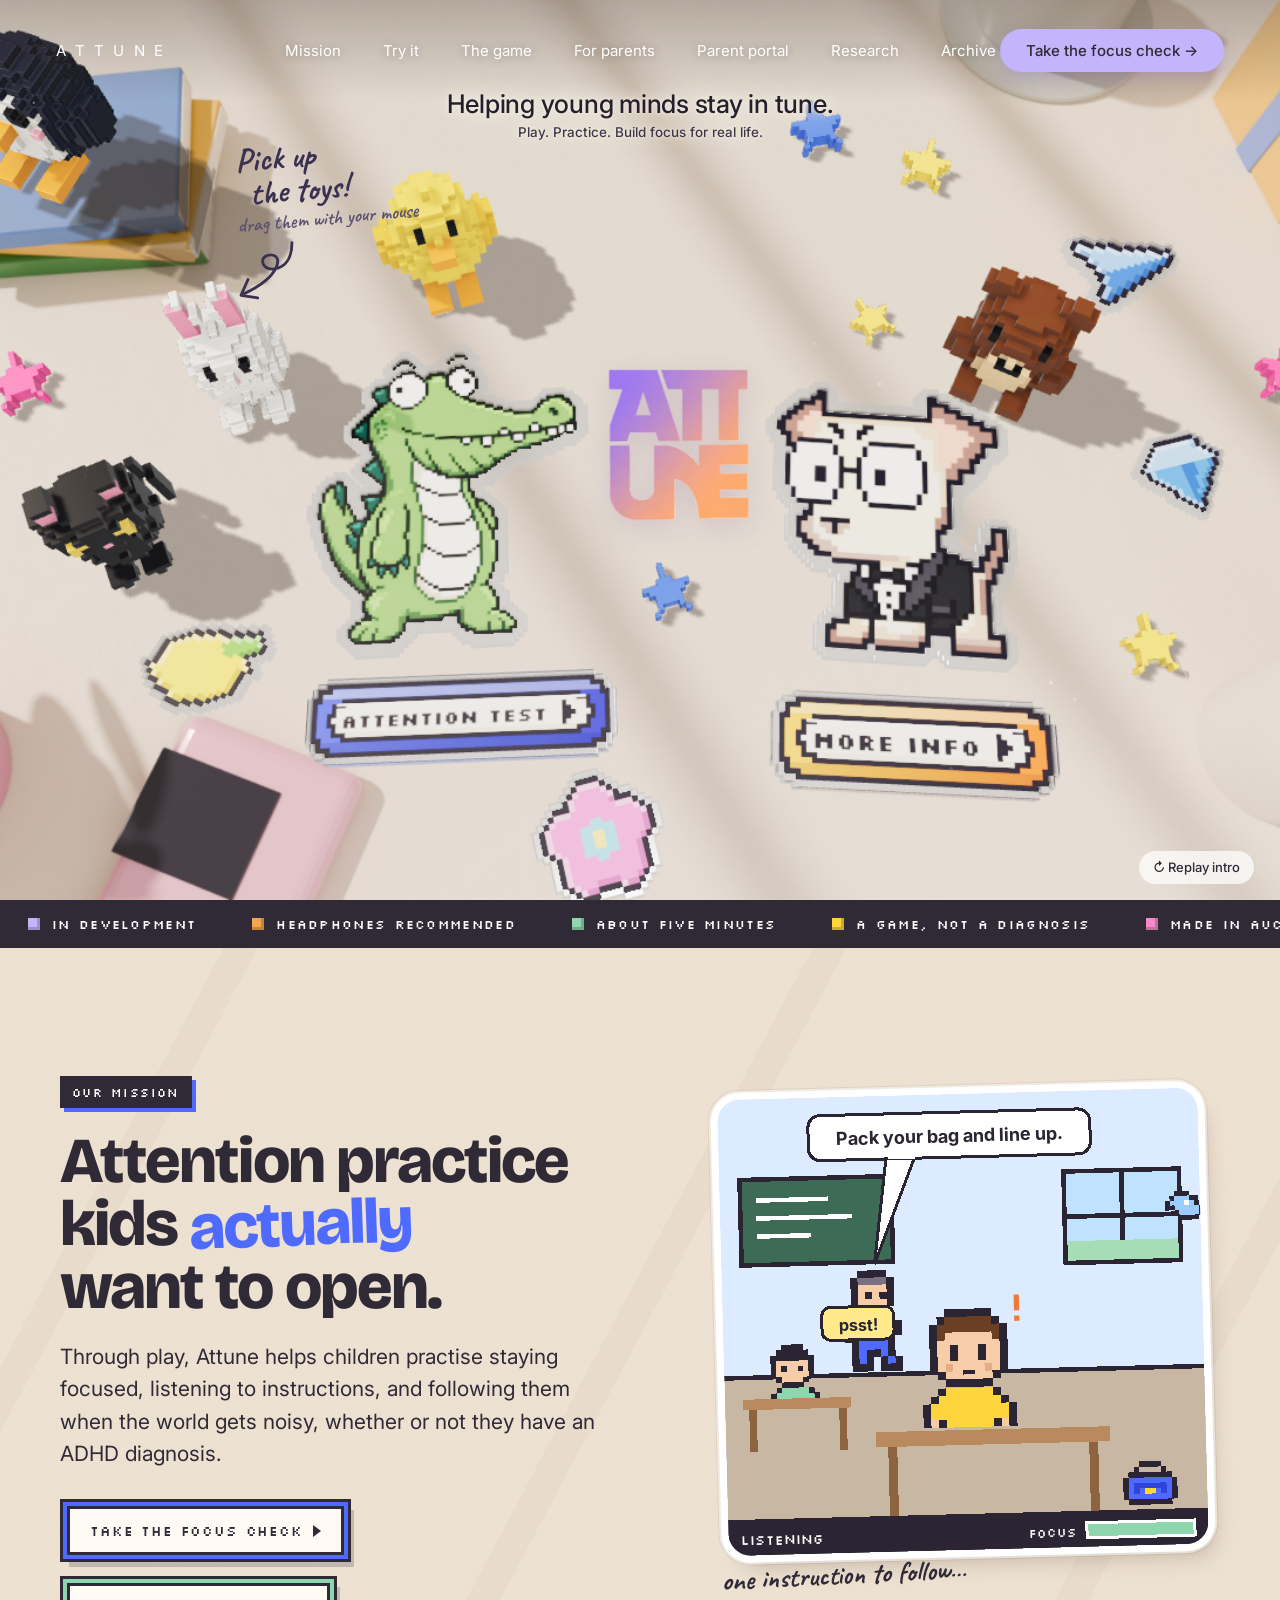
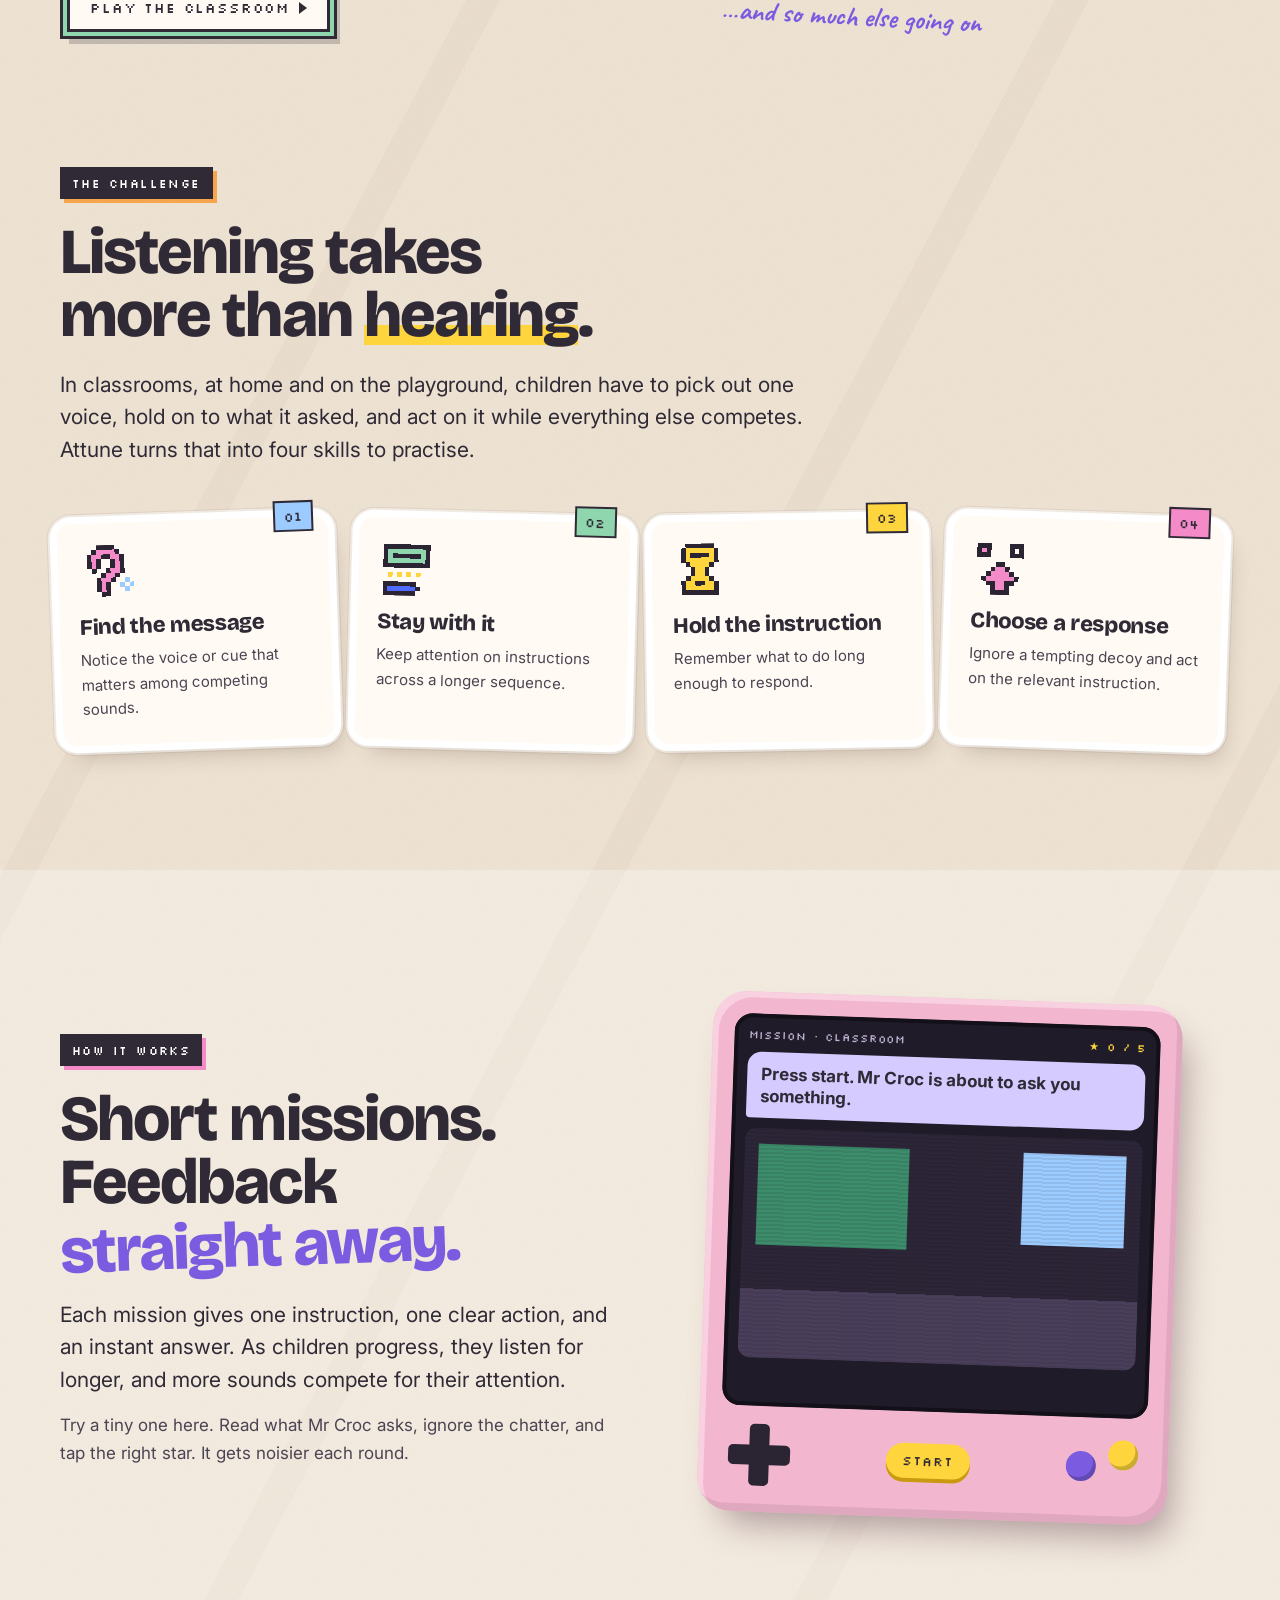
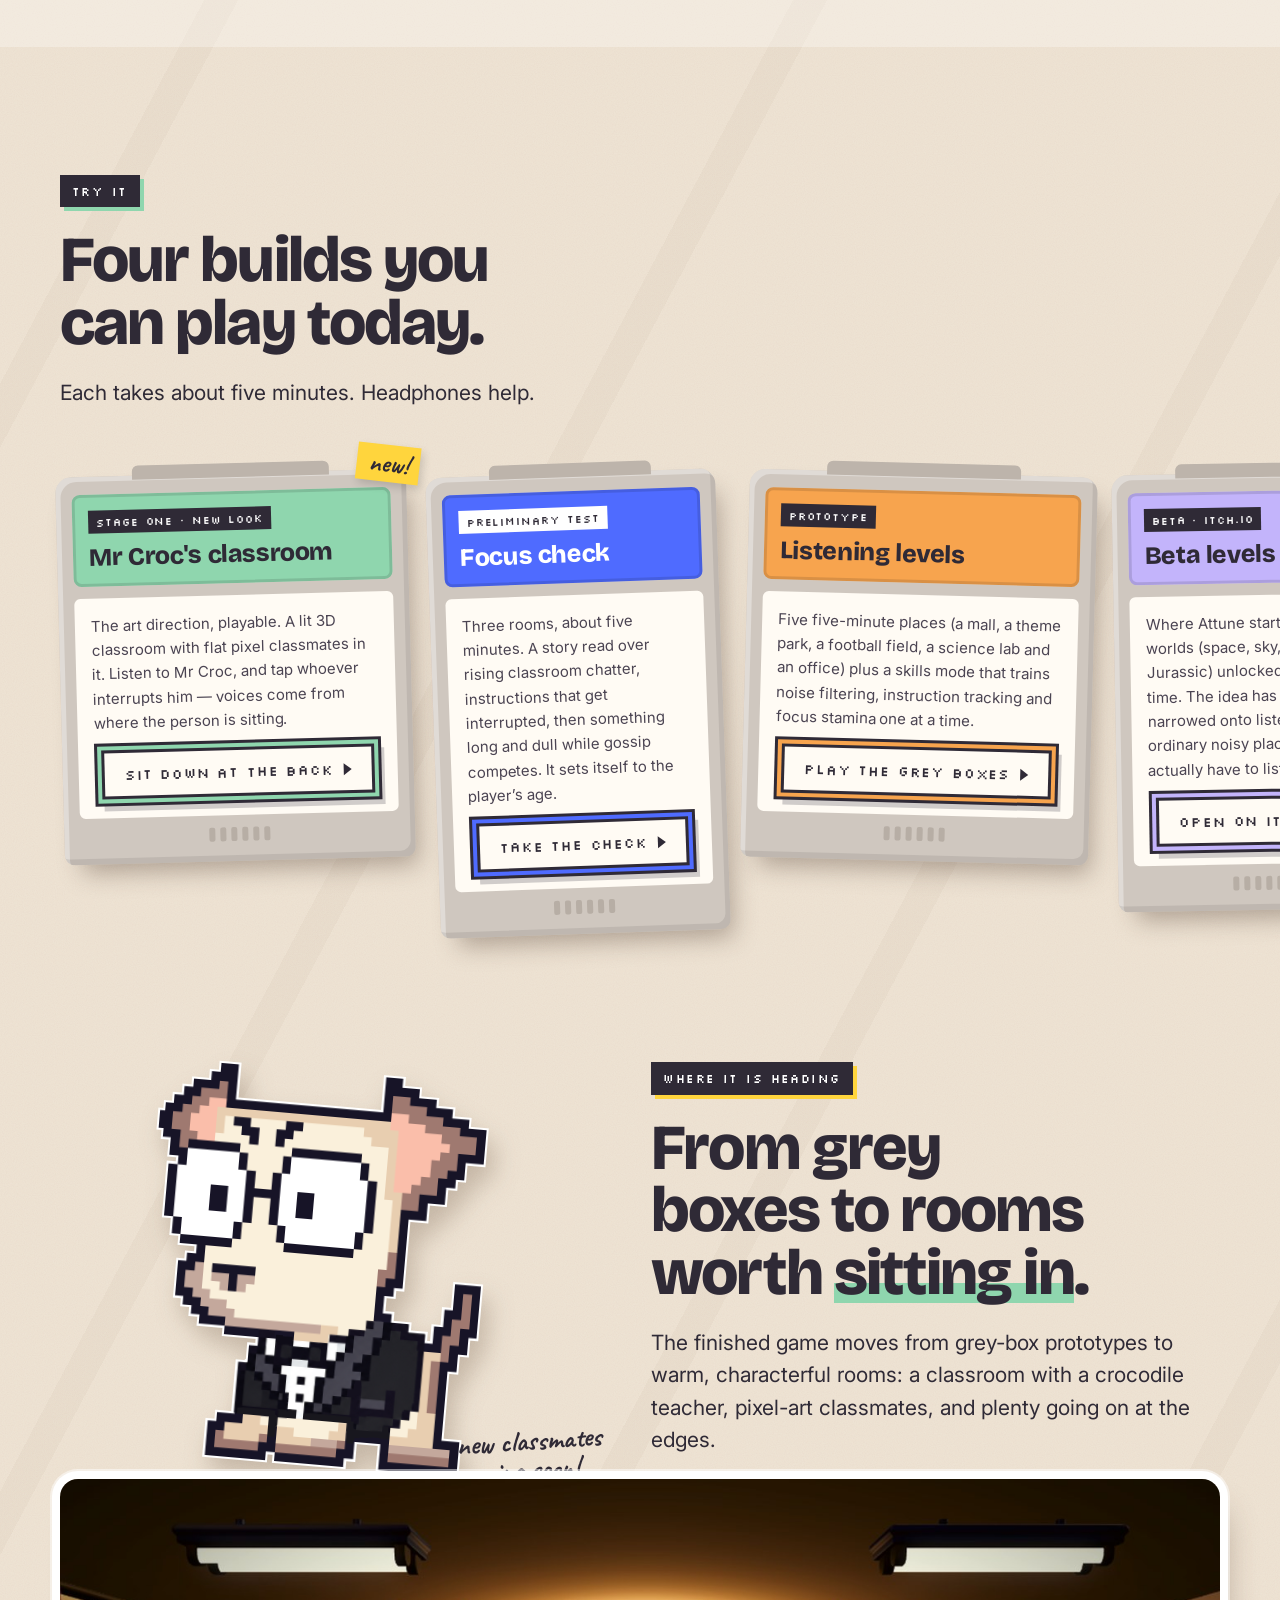
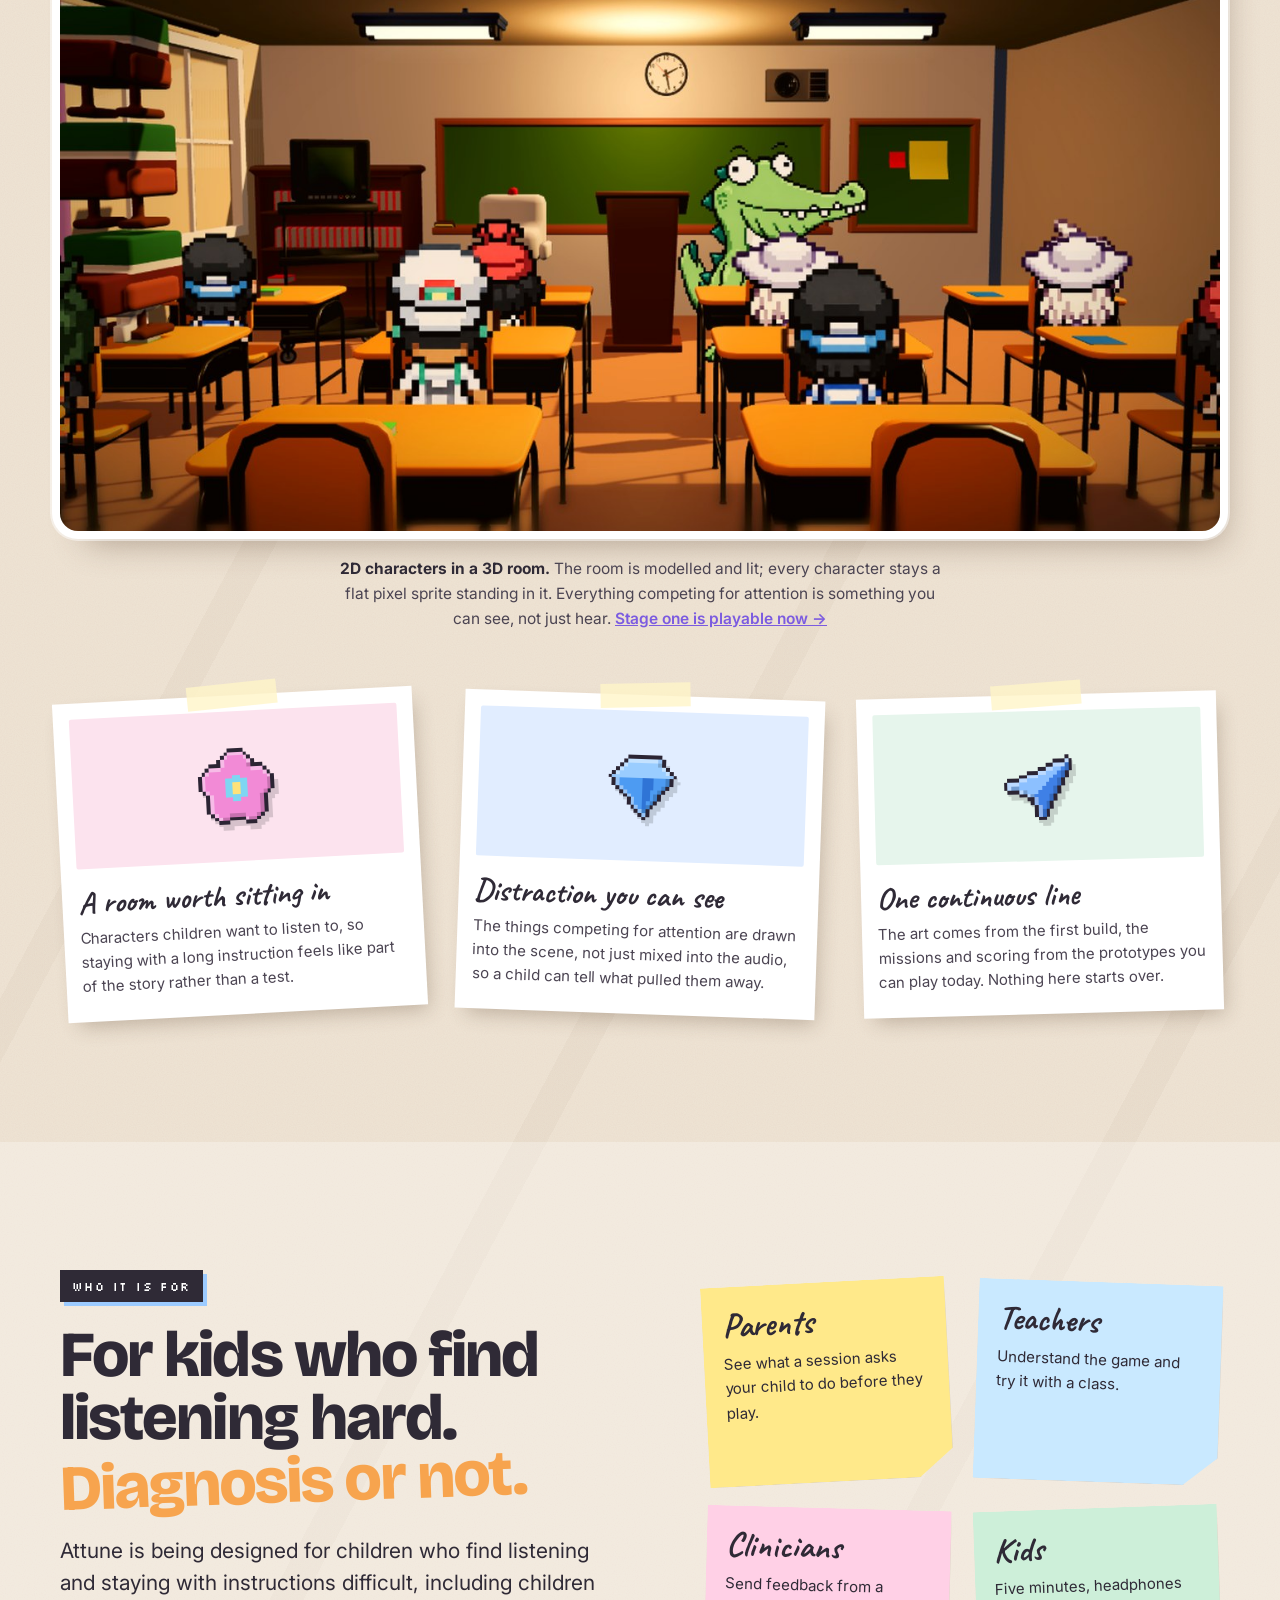
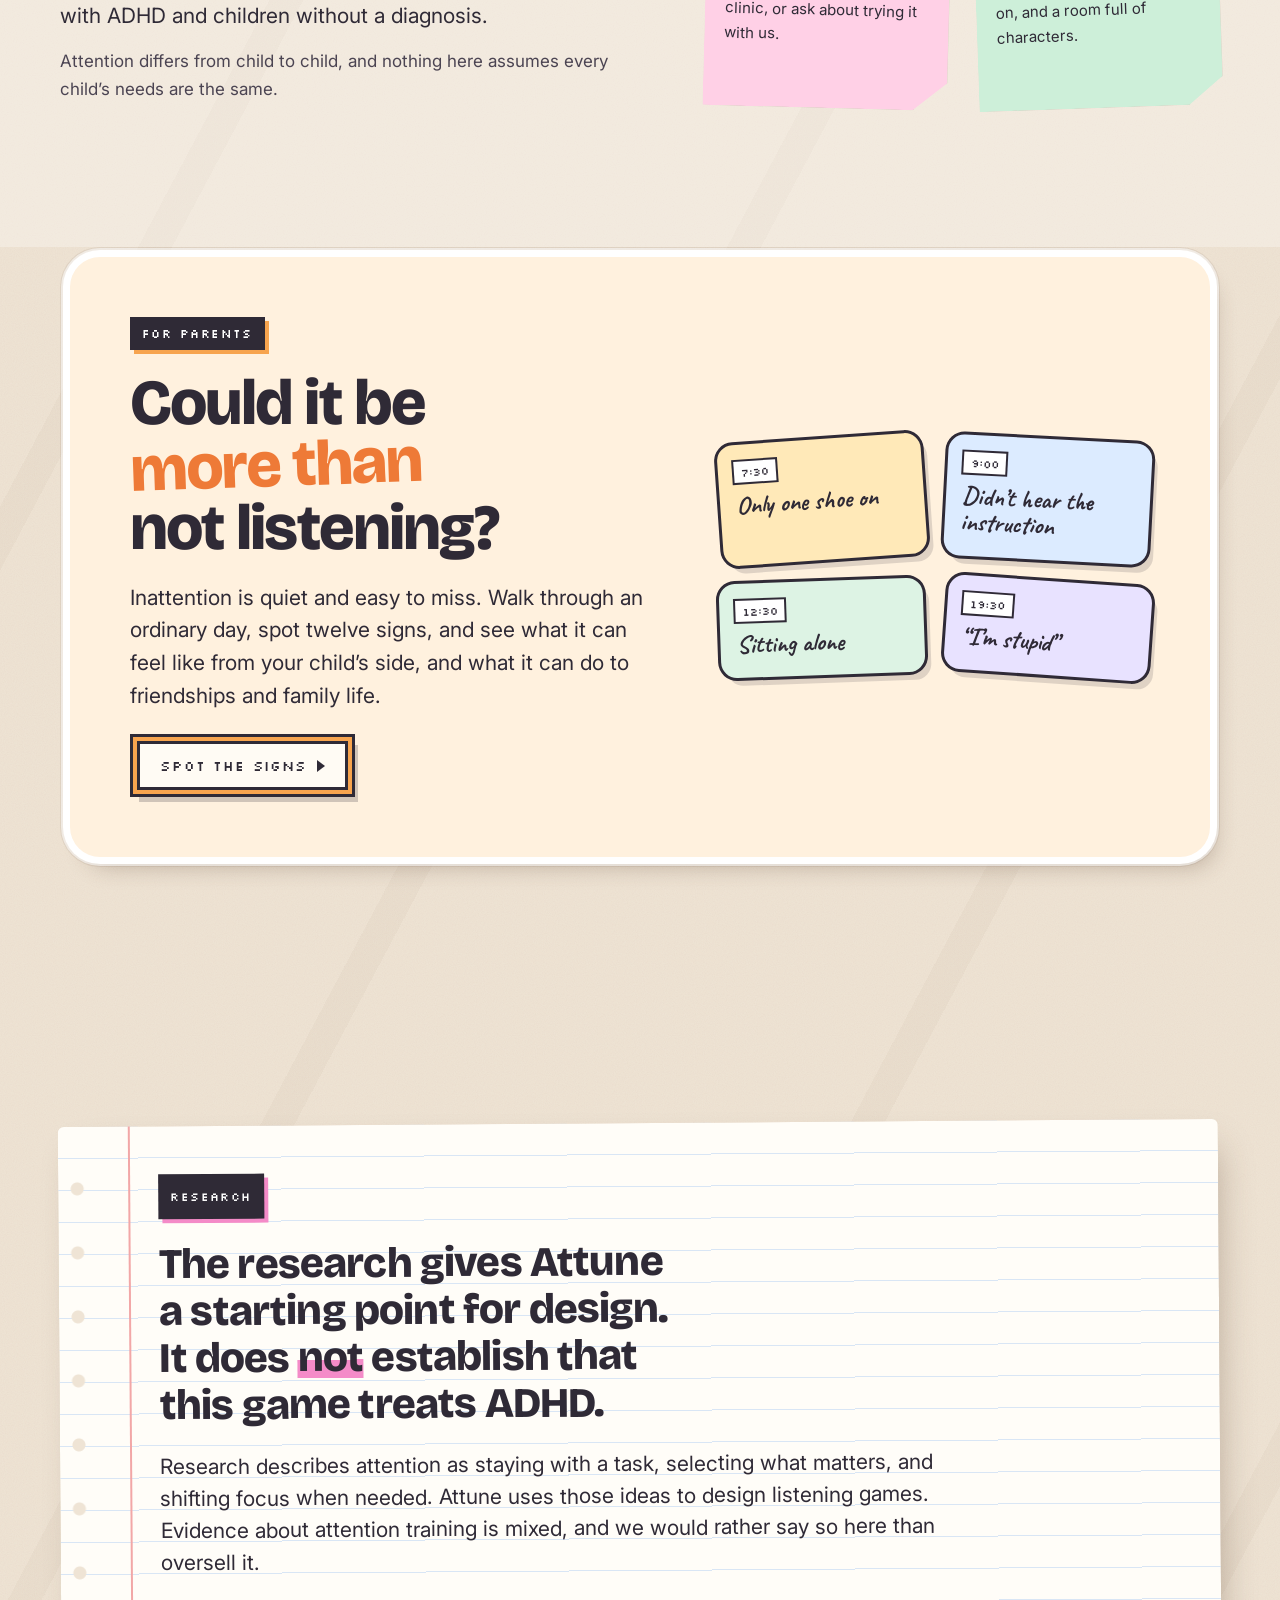
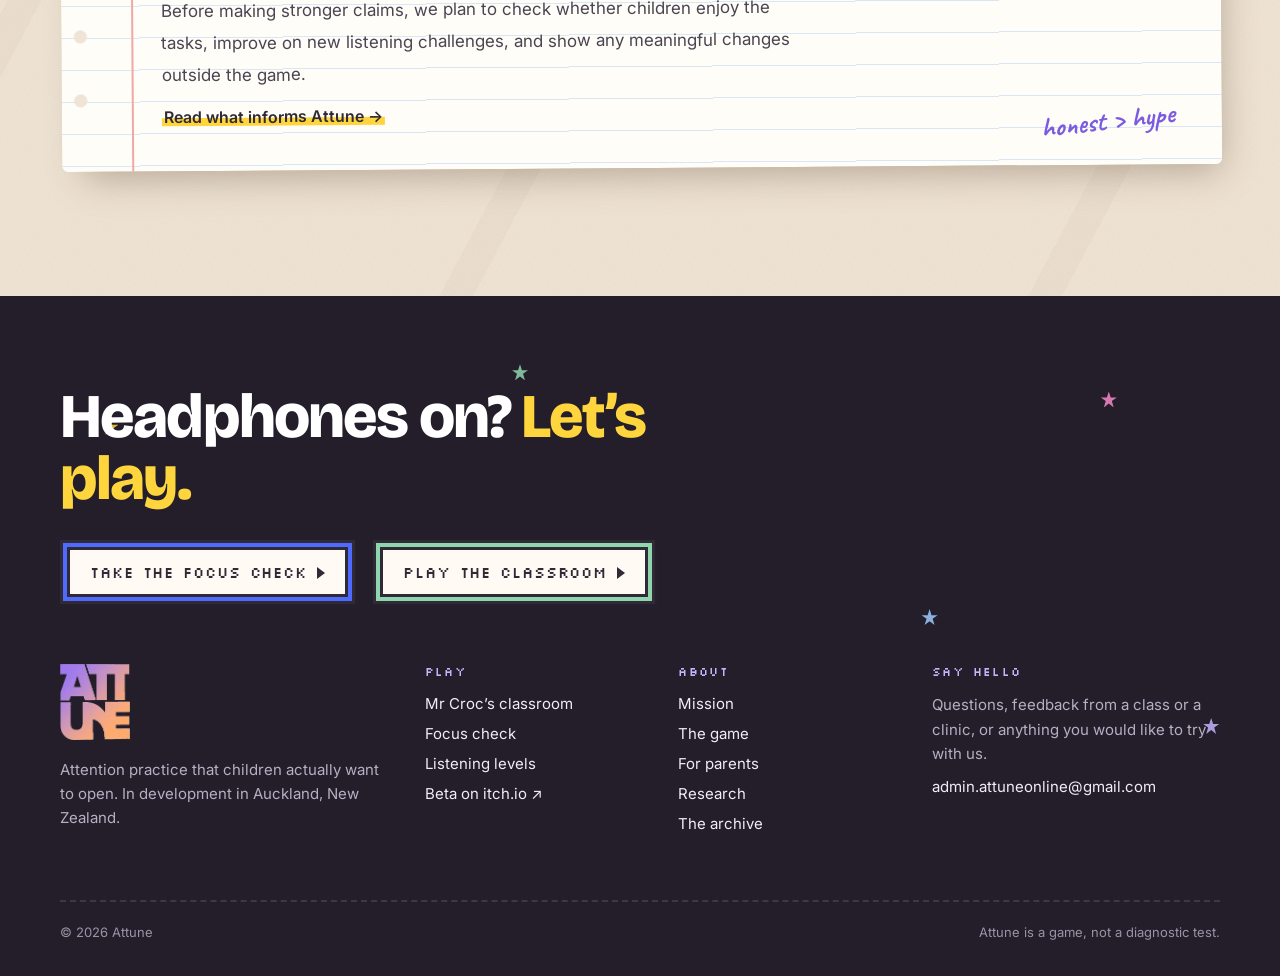
==== commit ecc0162a: "Parent Portal" ====
--- a/index.html
+++ b/index.html
@@ -177,6 +177,7 @@
       <a href="#try">Try it</a>
       <a href="#game">The game</a>
       <a href="parents/">For parents</a>
+      <a href="portal/index.html">Parent portal</a>
       <a href="research/">Research</a>
       <a href="archive/">Archive</a>
     </nav>
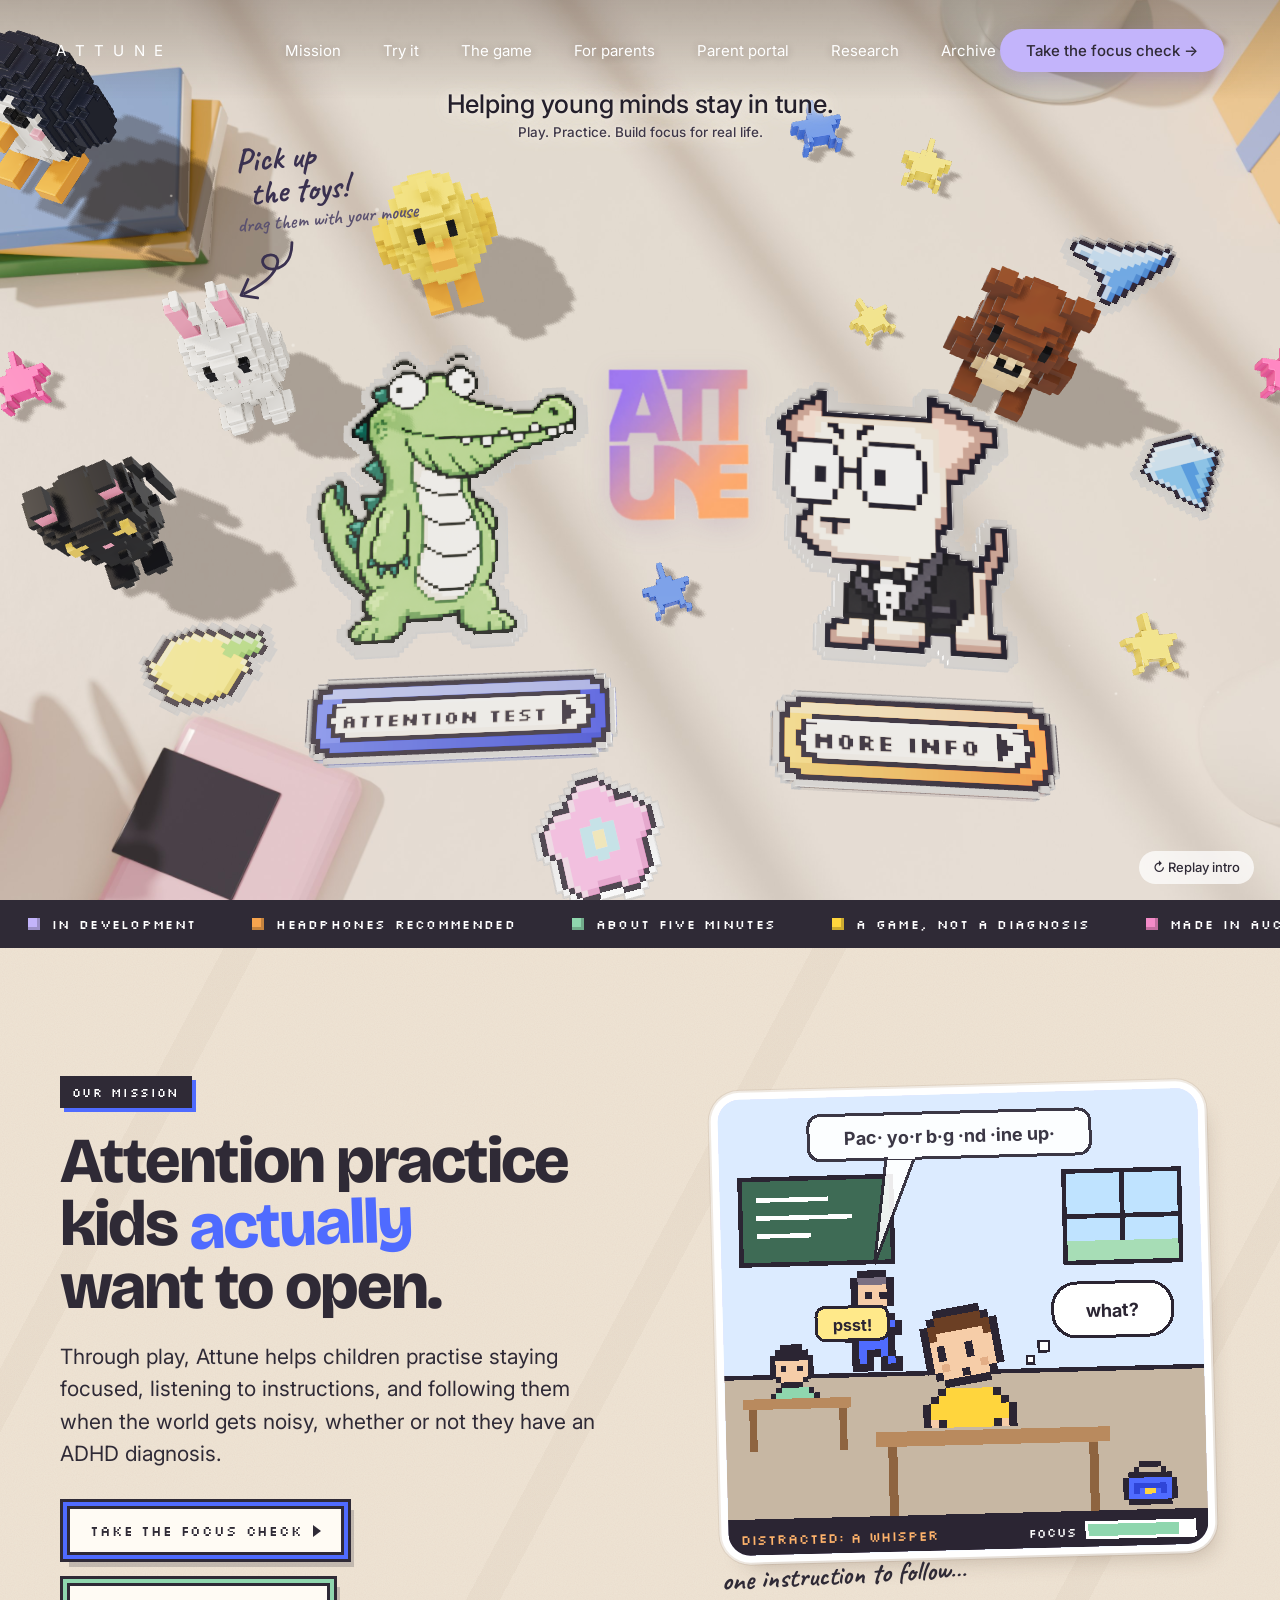
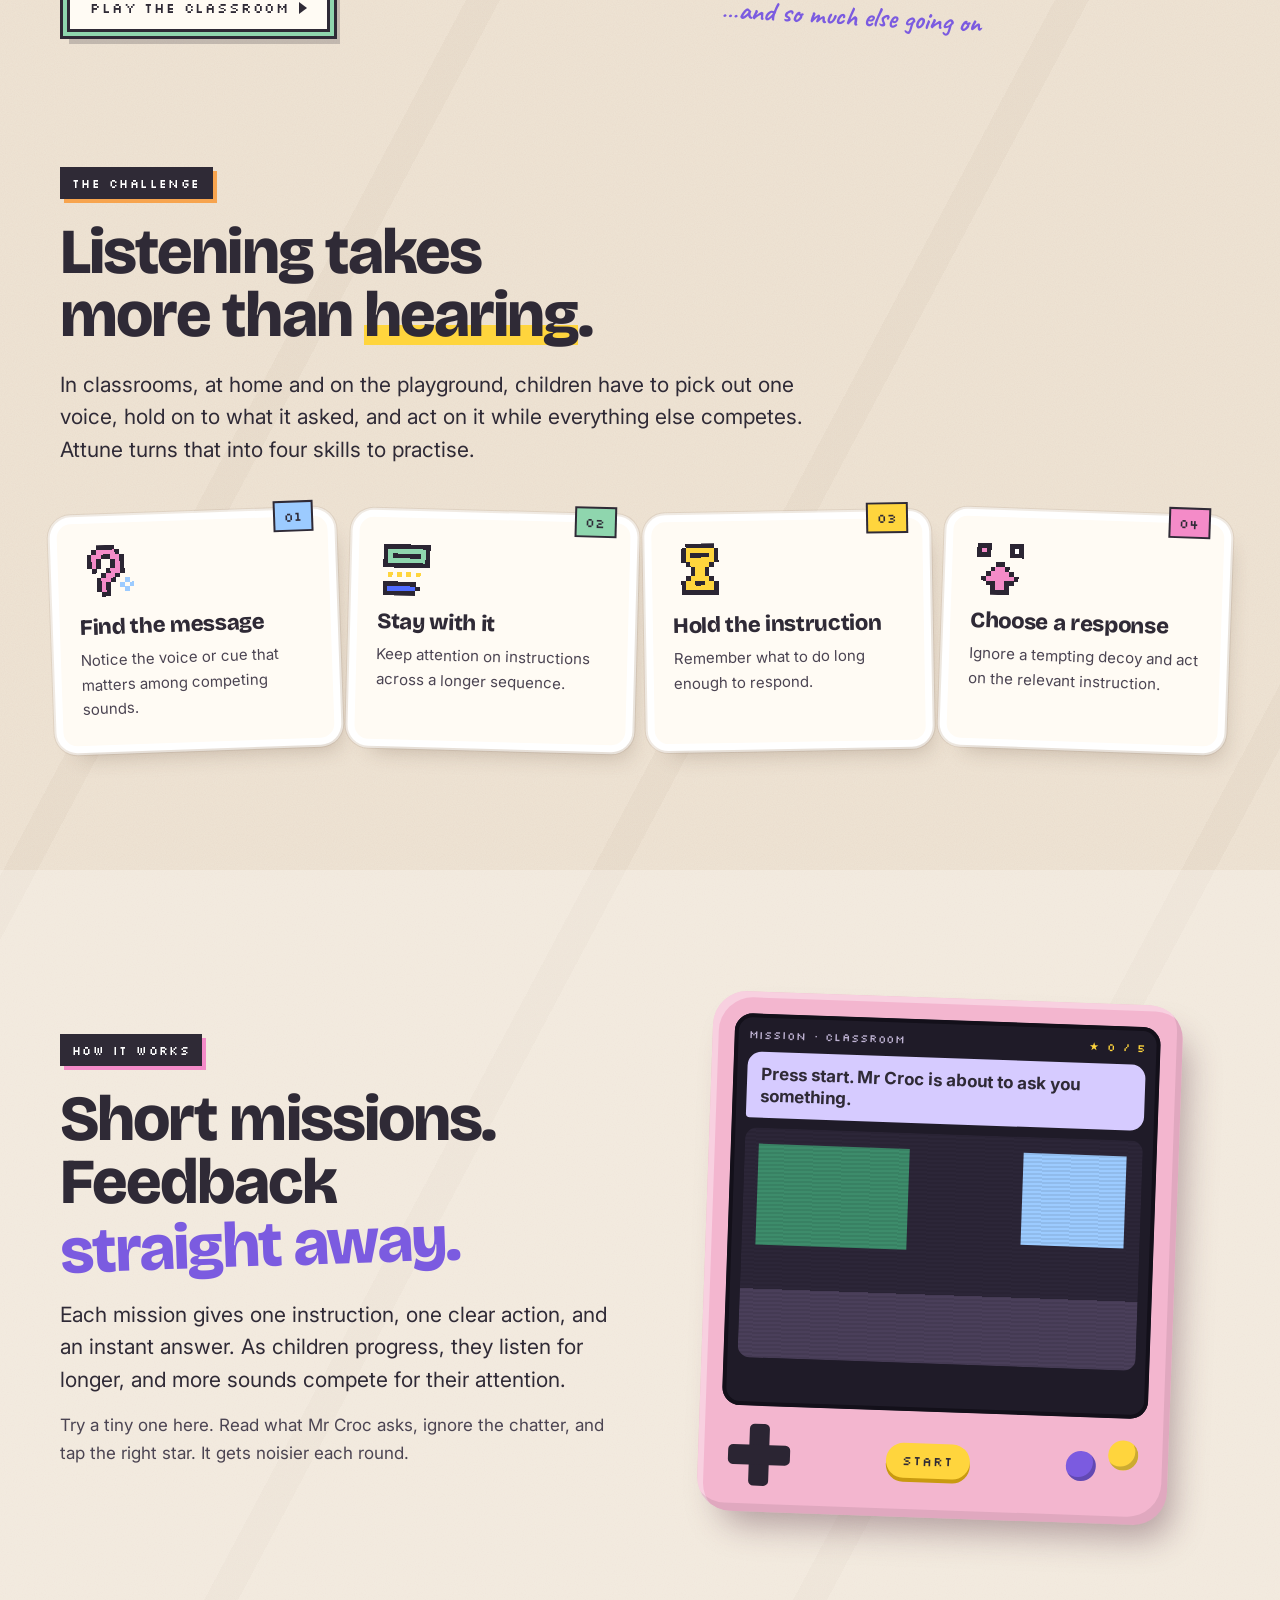
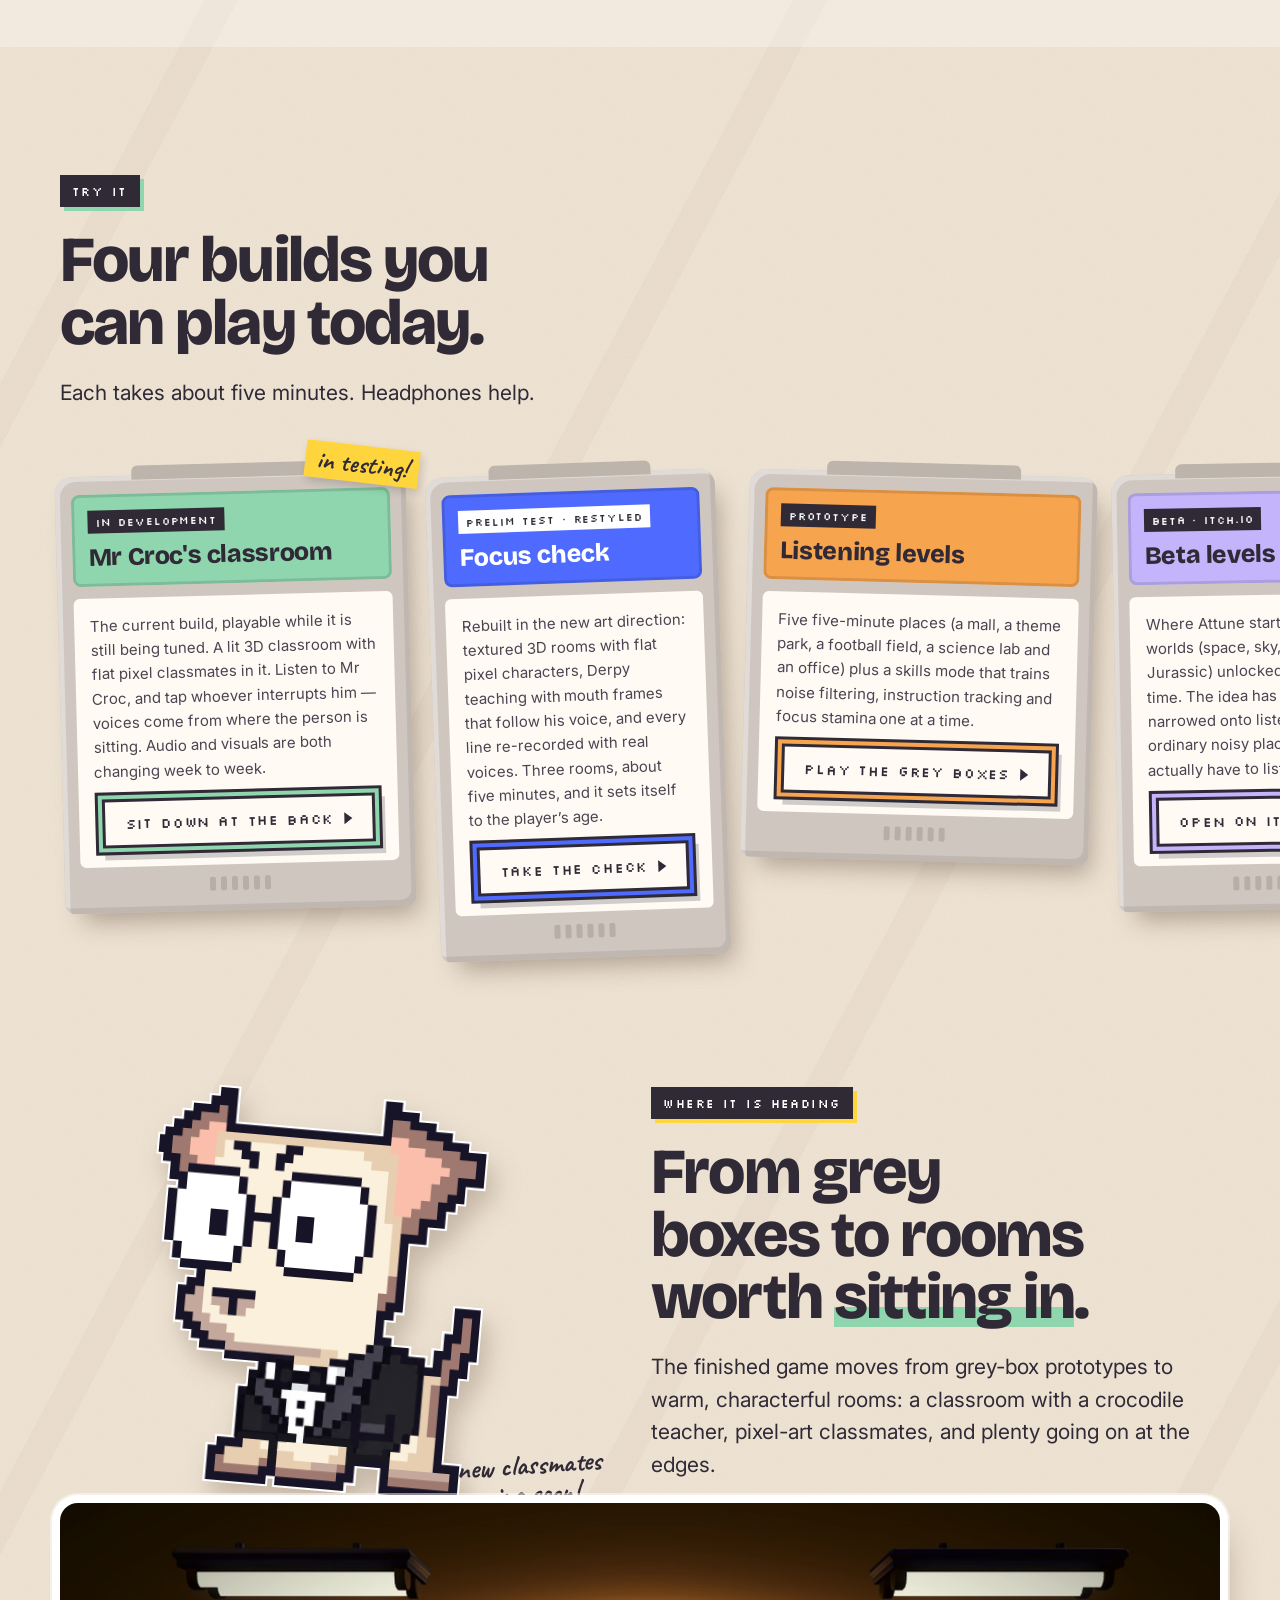
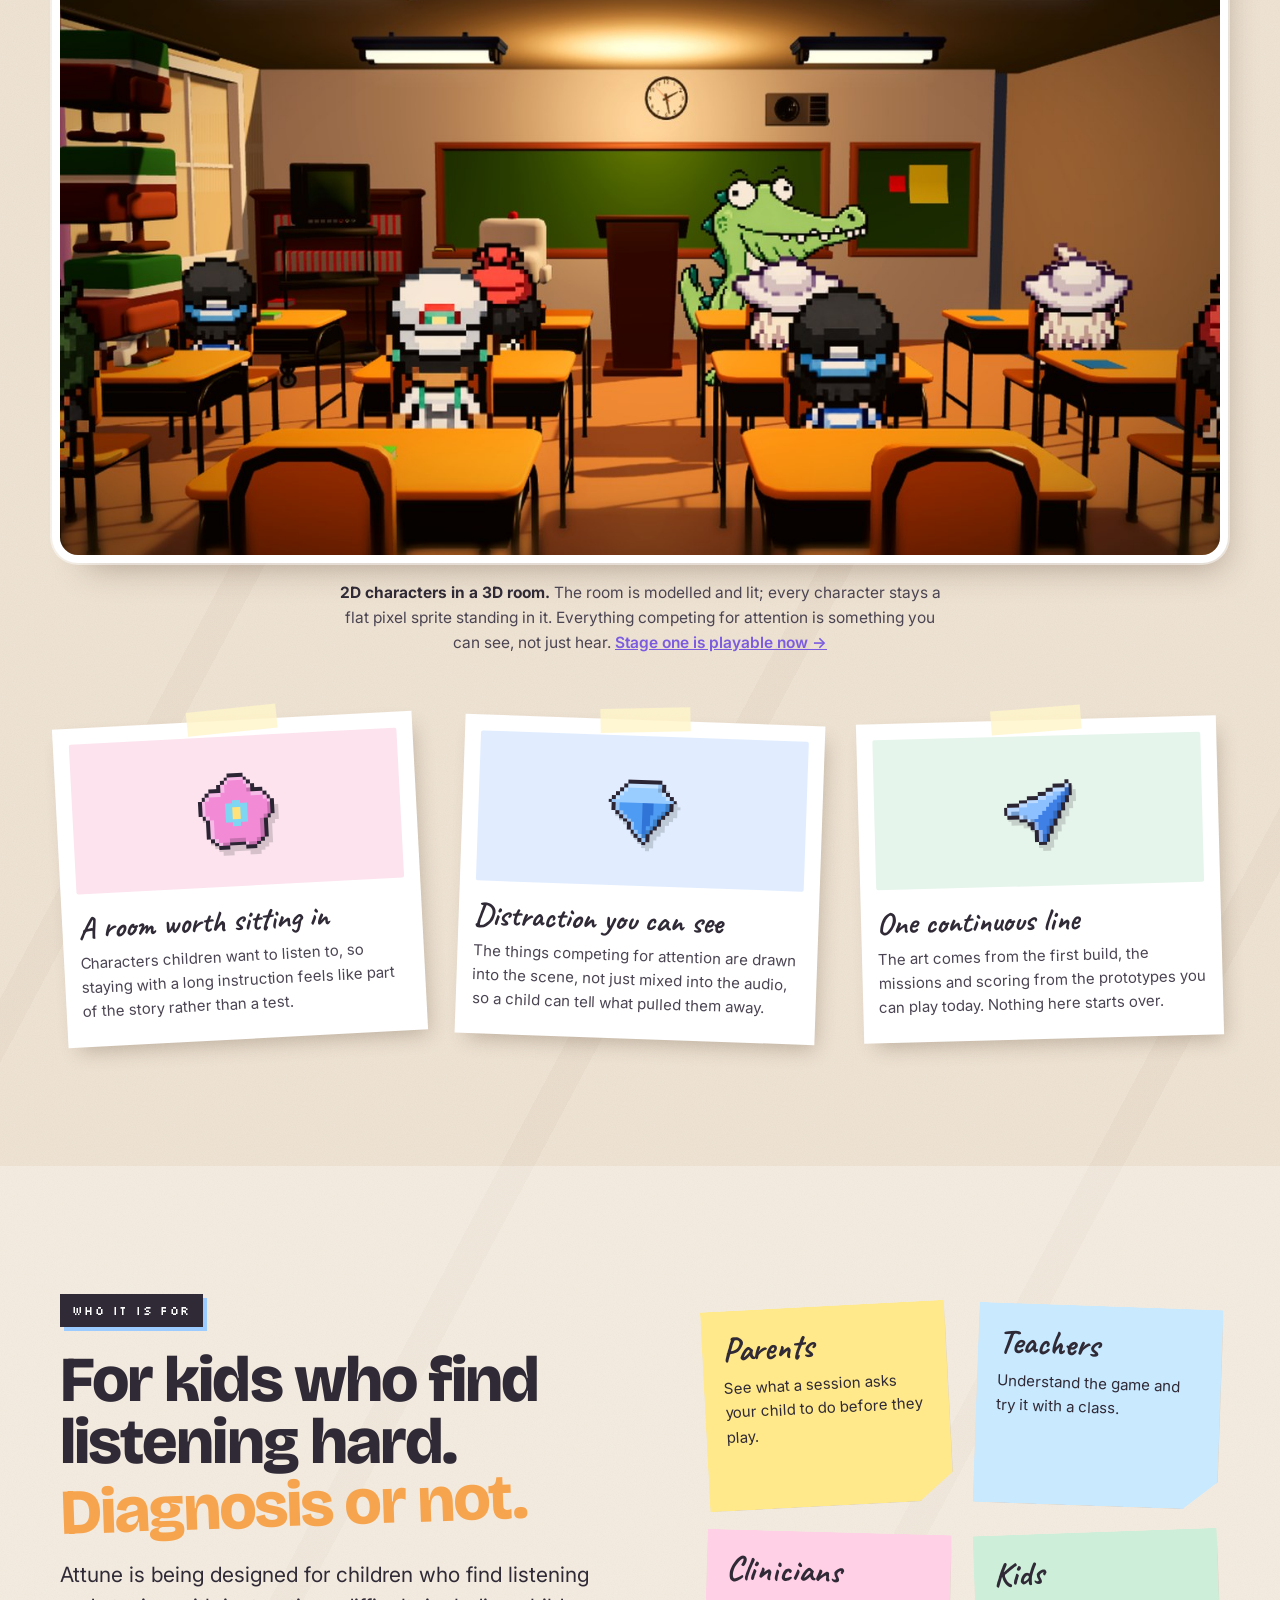
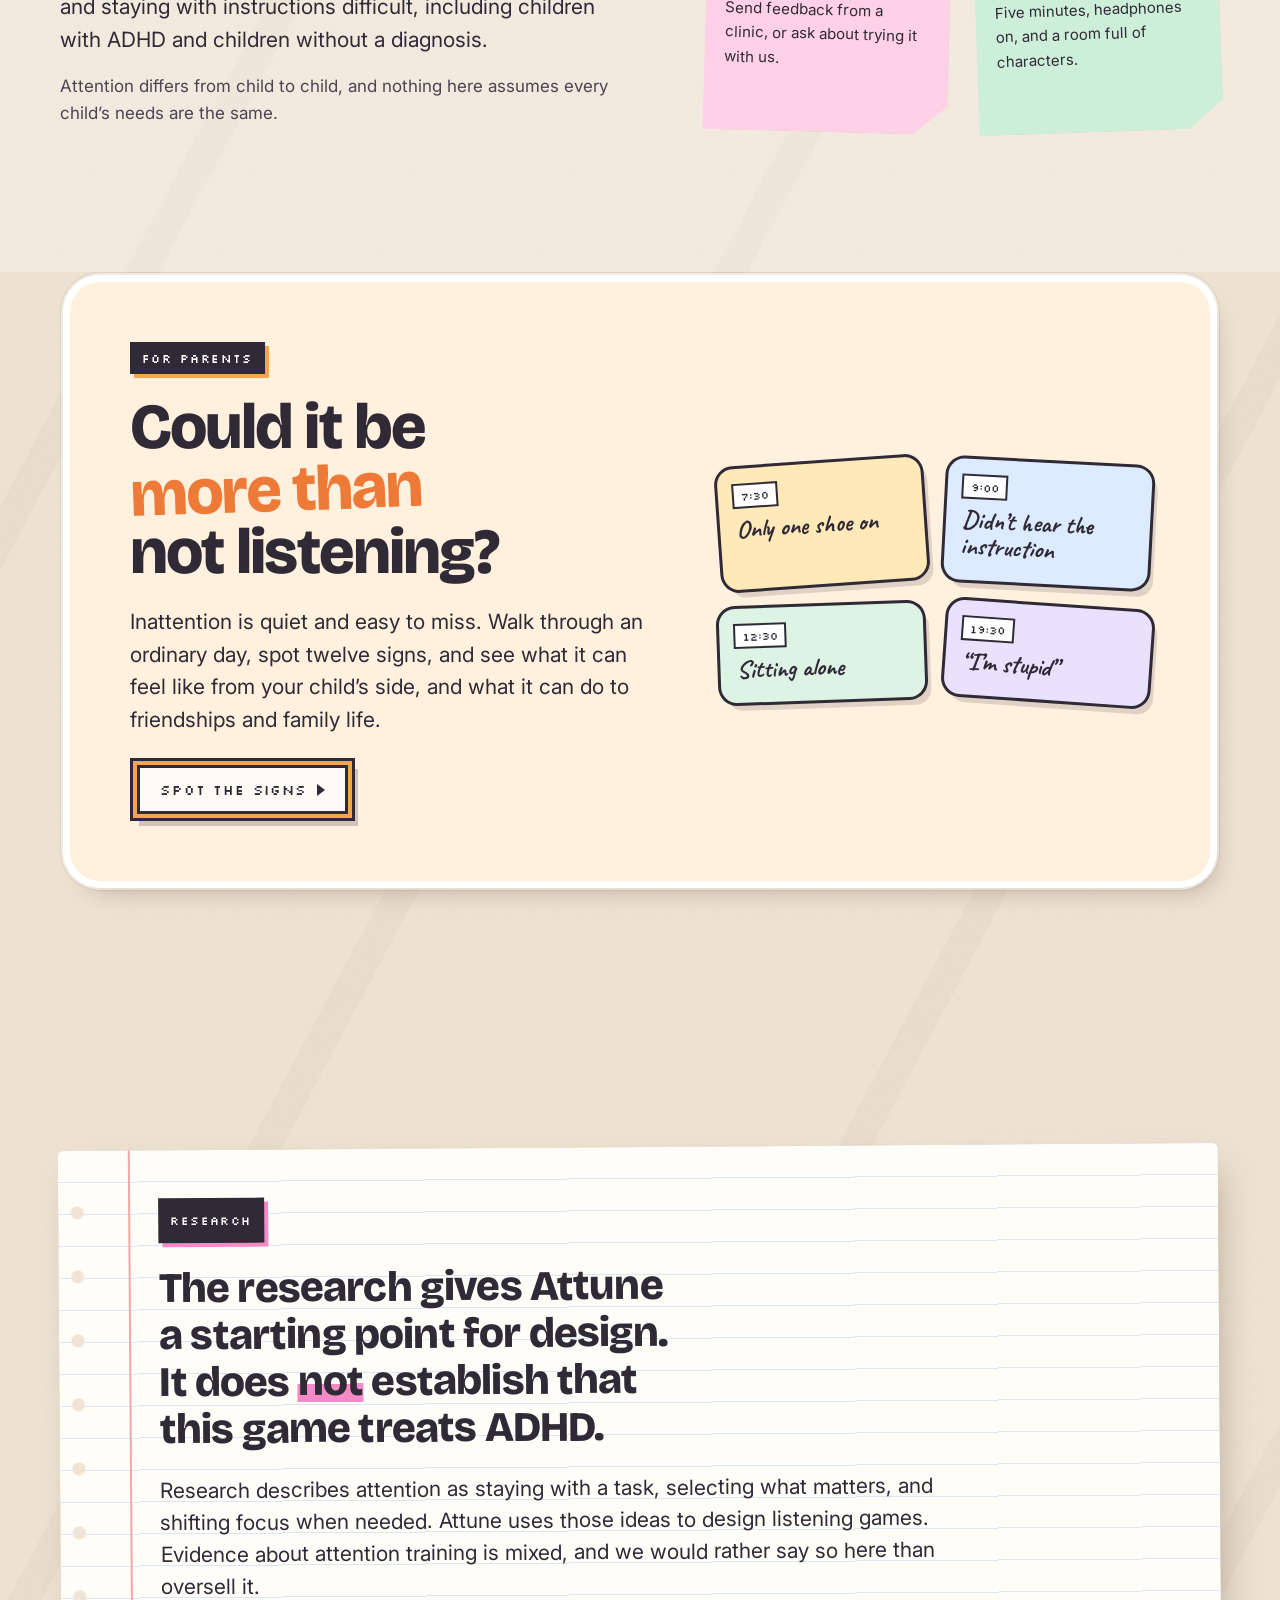
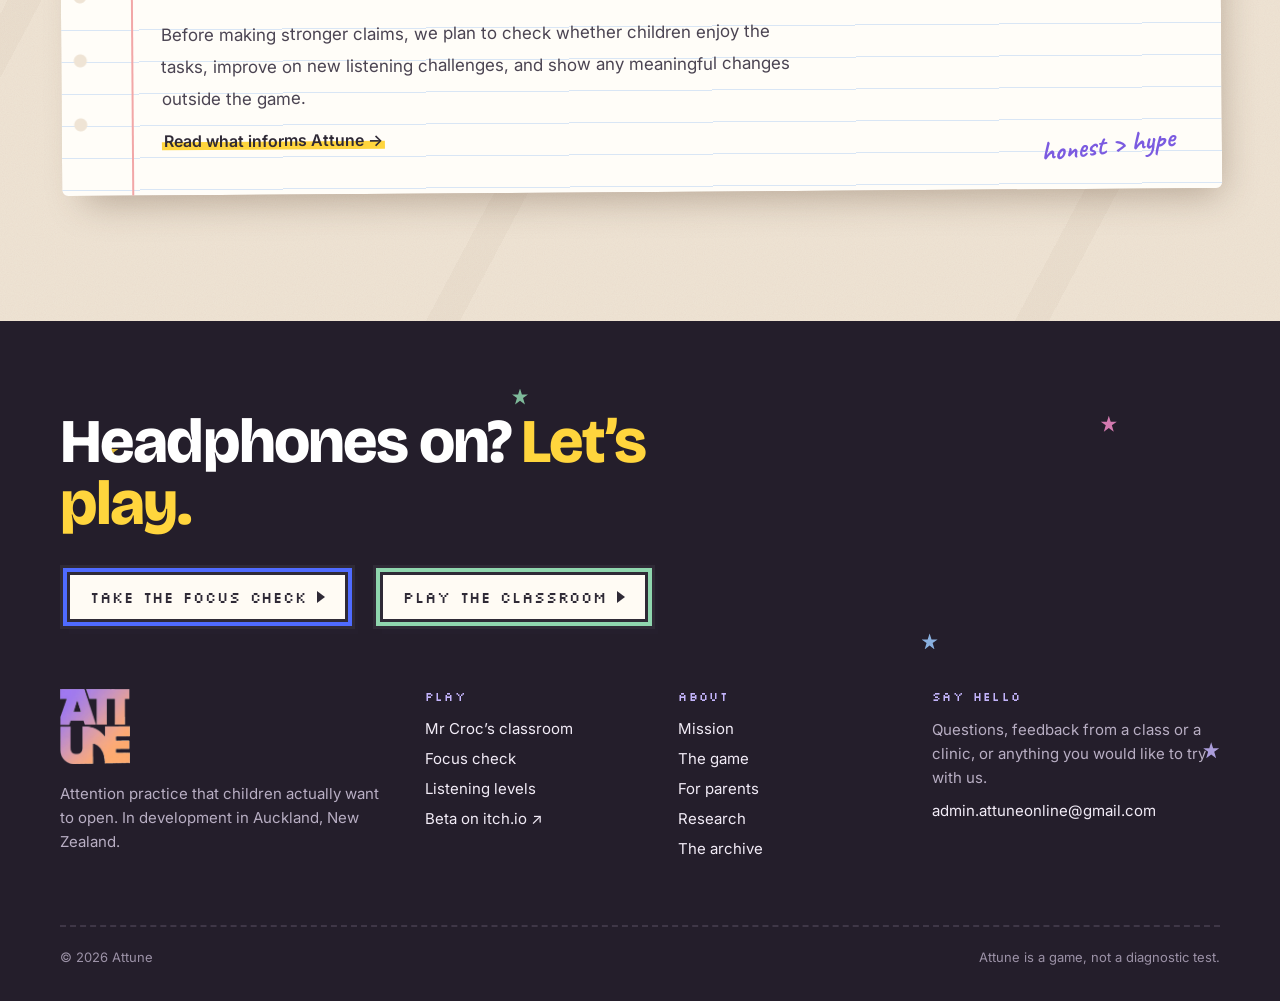
==== commit 63b48c55: "Update site from attune-site.zip Co-Authored-By: Claude Sonnet 5.5 <noreply@anthropic.com>" ====
--- a/index.html
+++ b/index.html
@@ -266,18 +266,18 @@
       </div>
       <div class="carts">
         <article class="cart land" style="--r:-1.5deg;--c:var(--mint)">
-          <span class="sticky">new!</span>
-          <div class="label"><span class="tag">Stage one · new look</span><h3>Mr Croc's classroom</h3></div>
+          <span class="sticky">in testing!</span>
+          <div class="label"><span class="tag">In development</span><h3>Mr Croc's classroom</h3></div>
           <div class="body">
-            <p>The art direction, playable. A lit 3D classroom with flat pixel classmates in it. Listen to Mr Croc, and tap whoever interrupts him — voices come from where the person is sitting.</p>
+            <p>The current build, playable while it is still being tuned. A lit 3D classroom with flat pixel classmates in it. Listen to Mr Croc, and tap whoever interrupts him — voices come from where the person is sitting. Audio and visuals are both changing week to week.</p>
             <a class="btn mint" data-site="/classroom/" href="classroom/">Sit down at the back</a>
           </div>
           <div class="grooves" aria-hidden="true"><i></i><i></i><i></i><i></i><i></i><i></i></div>
         </article>
         <article class="cart land" style="--r:-2deg;--c:var(--blue)">
-                    <div class="label" style="color:#fff"><span class="tag" style="background:#fff;color:var(--ink)">Preliminary test</span><h3>Focus check</h3></div>
+                    <div class="label" style="color:#fff"><span class="tag" style="background:#fff;color:var(--ink)">Prelim test · restyled</span><h3>Focus check</h3></div>
           <div class="body">
-            <p>Three rooms, about five minutes. A story read over rising classroom chatter, instructions that get interrupted, then something long and dull while gossip competes. It sets itself to the player’s age.</p>
+            <p>Rebuilt in the new art direction: textured 3D rooms with flat pixel characters, Derpy teaching with mouth frames that follow his voice, and every line re-recorded with real voices. Three rooms, about five minutes, and it sets itself to the player’s age.</p>
             <a class="btn" data-site="/focus-check/" href="focus-check/">Take the check</a>
           </div>
           <div class="grooves" aria-hidden="true"><i></i><i></i><i></i><i></i><i></i><i></i></div>
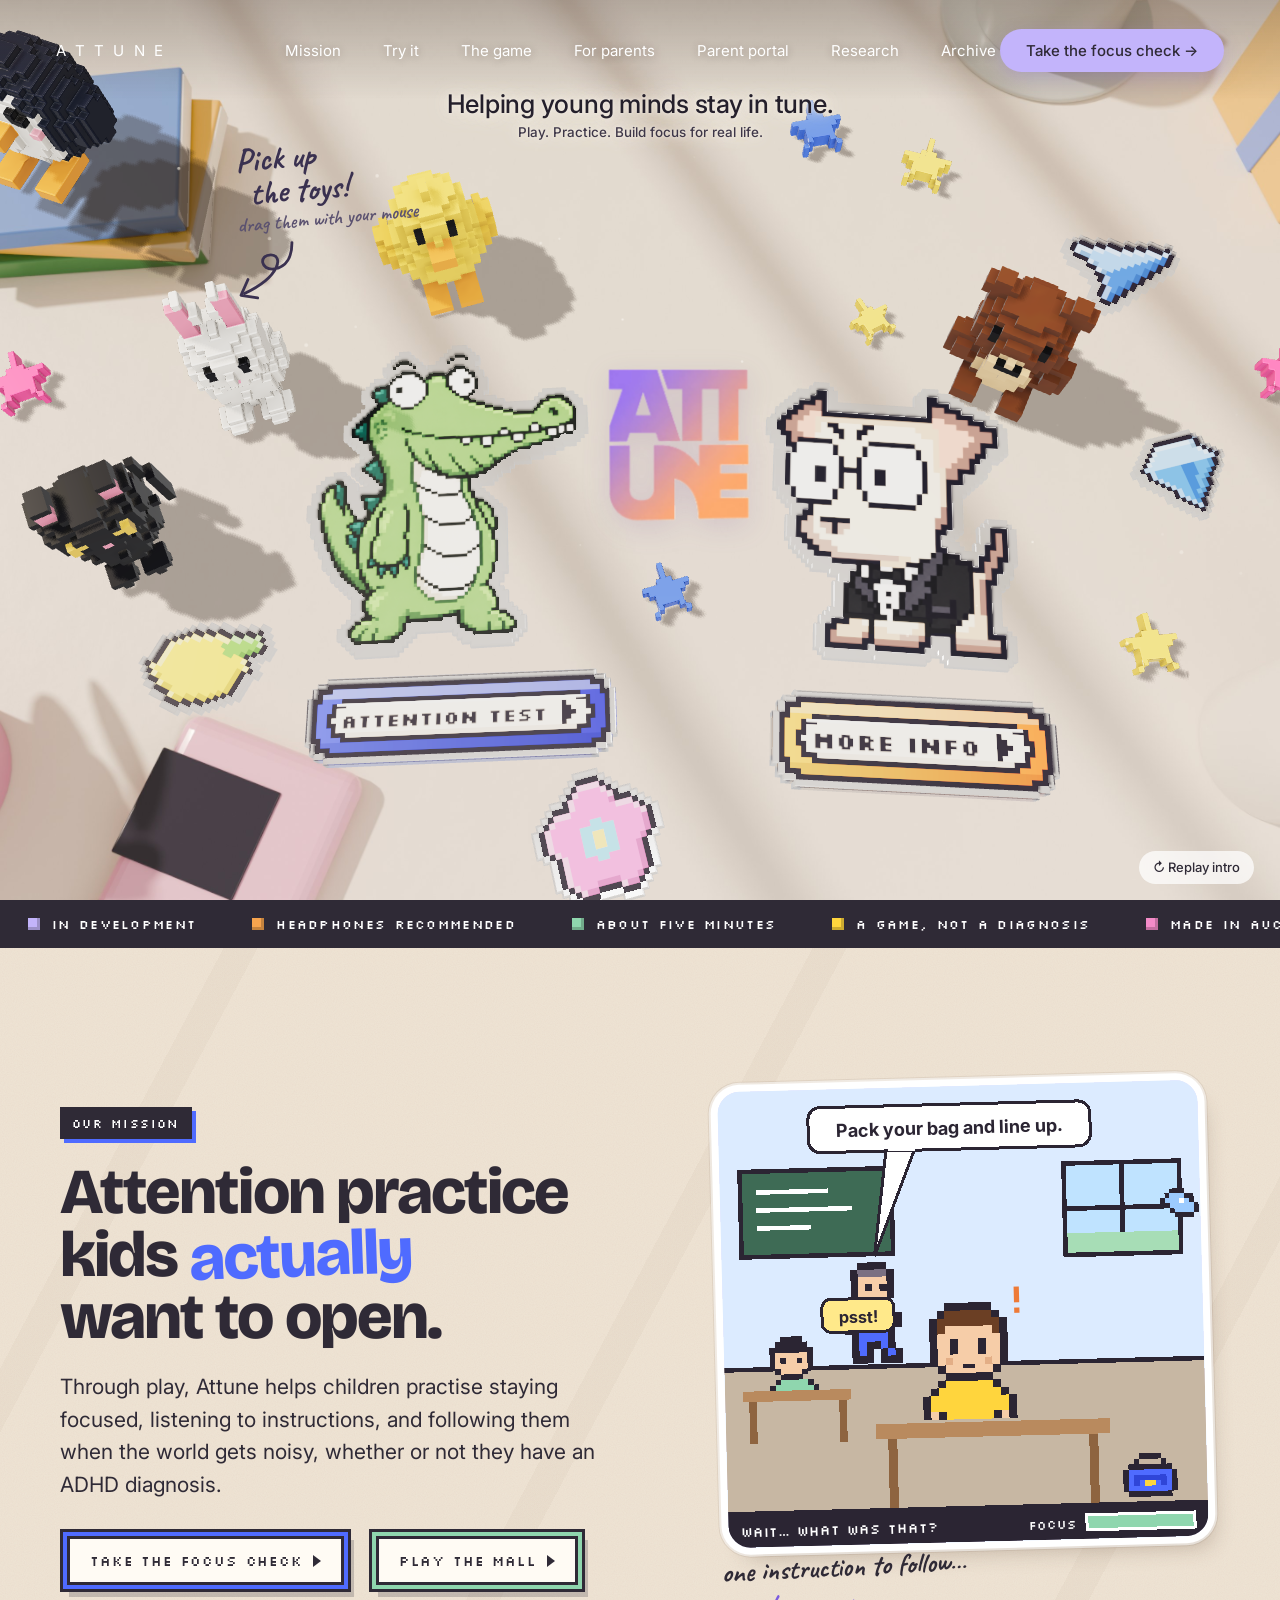
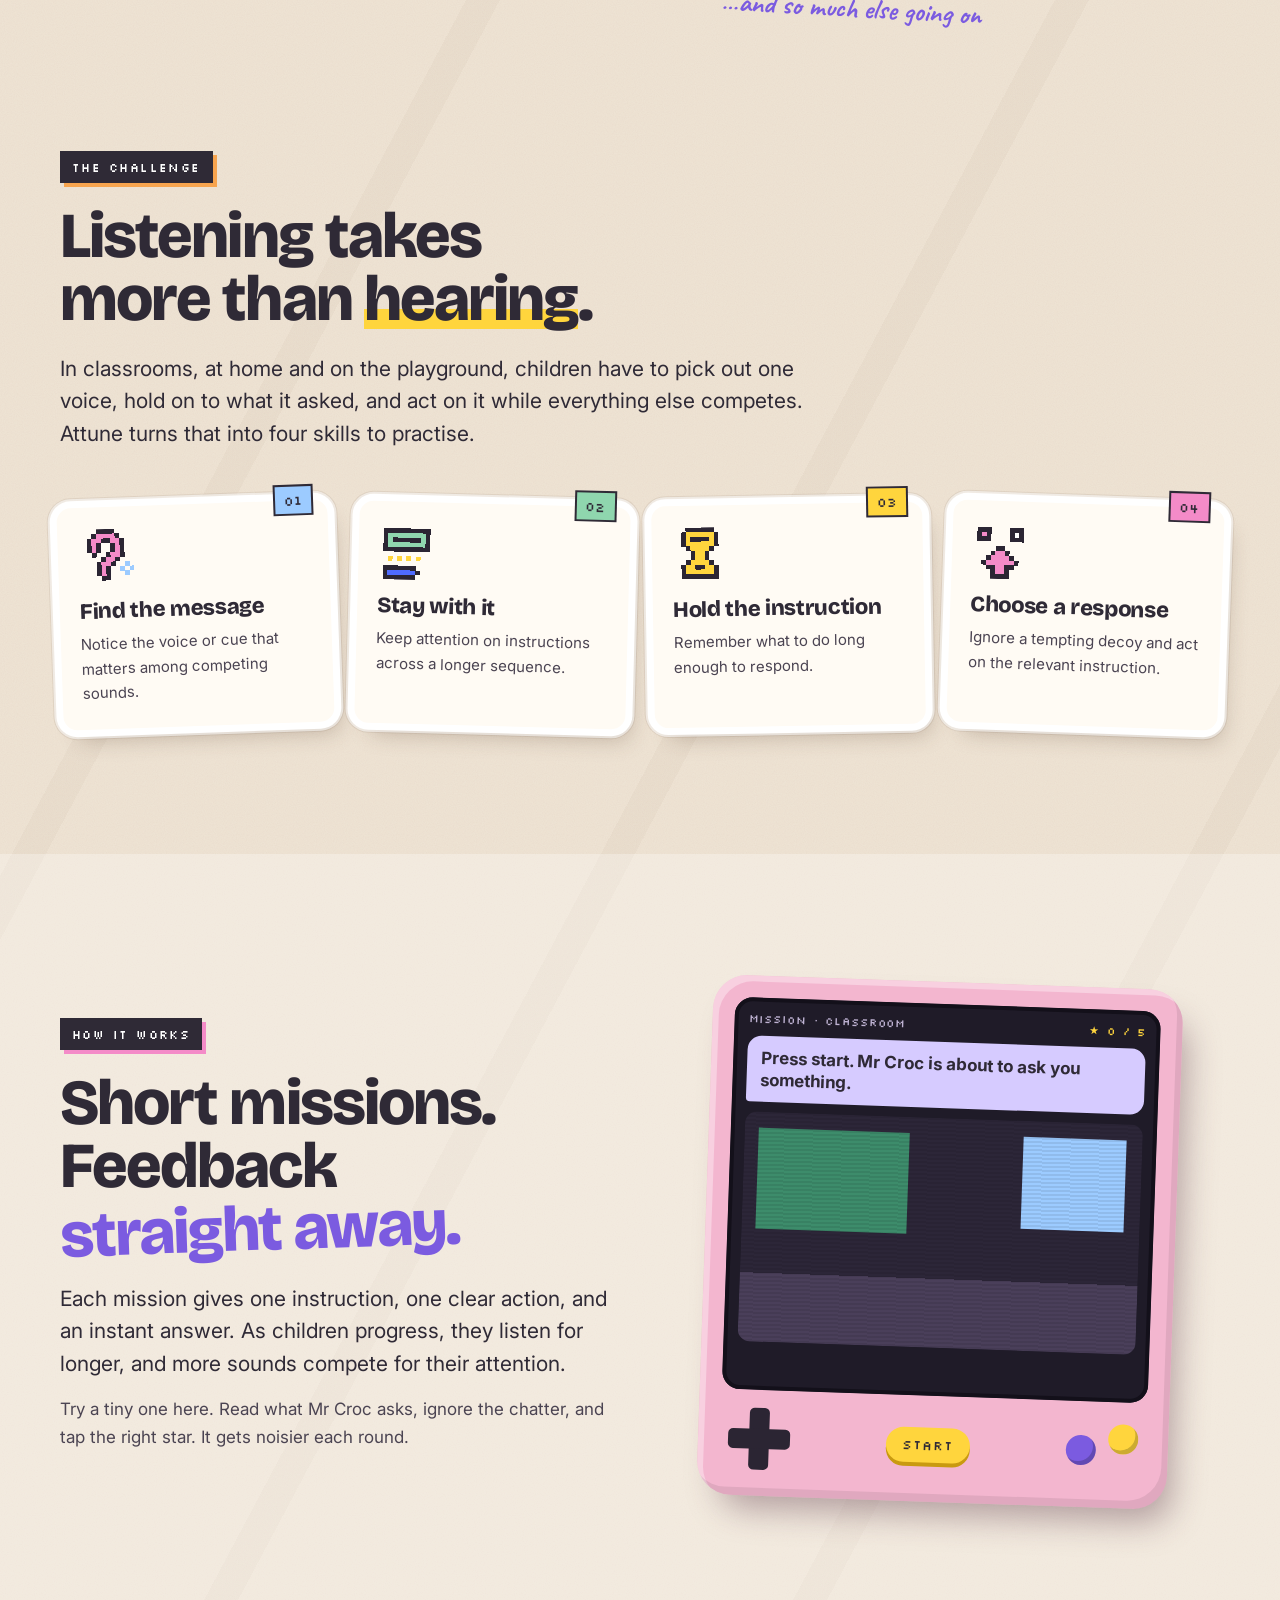
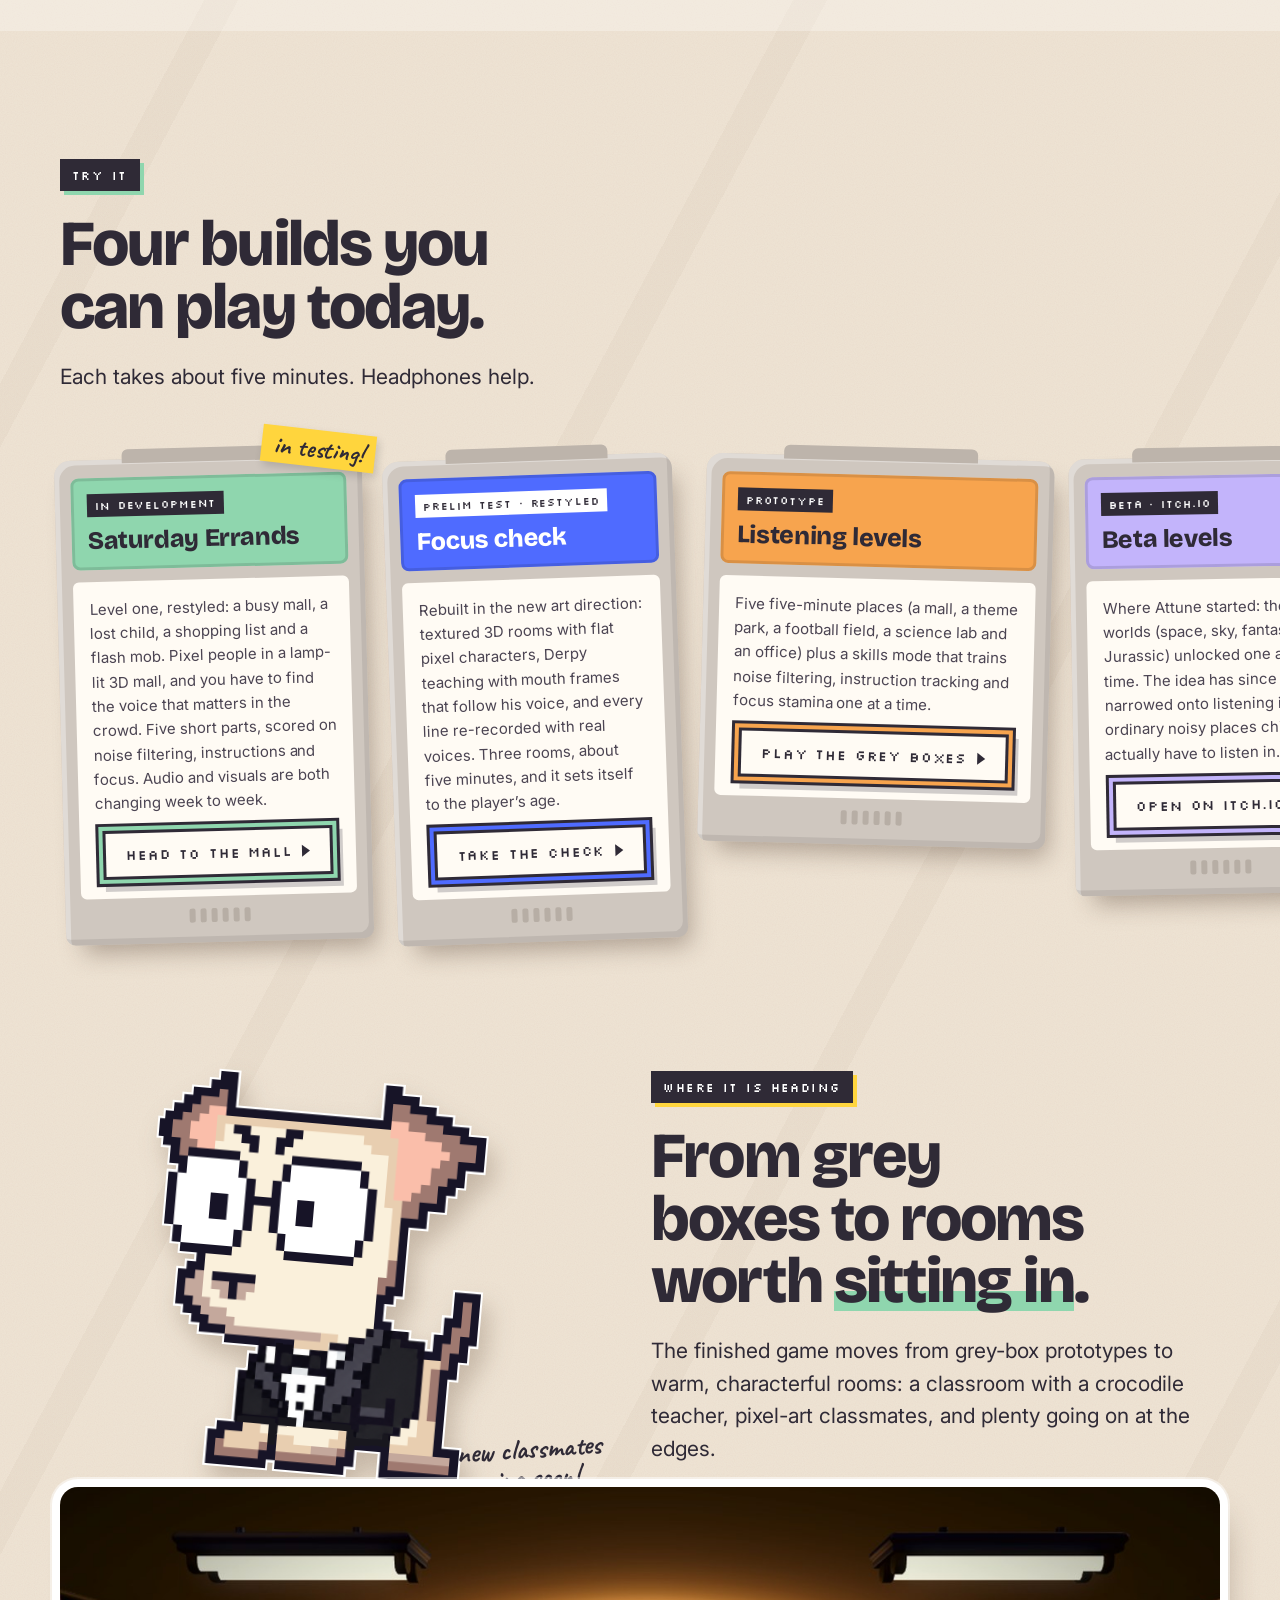
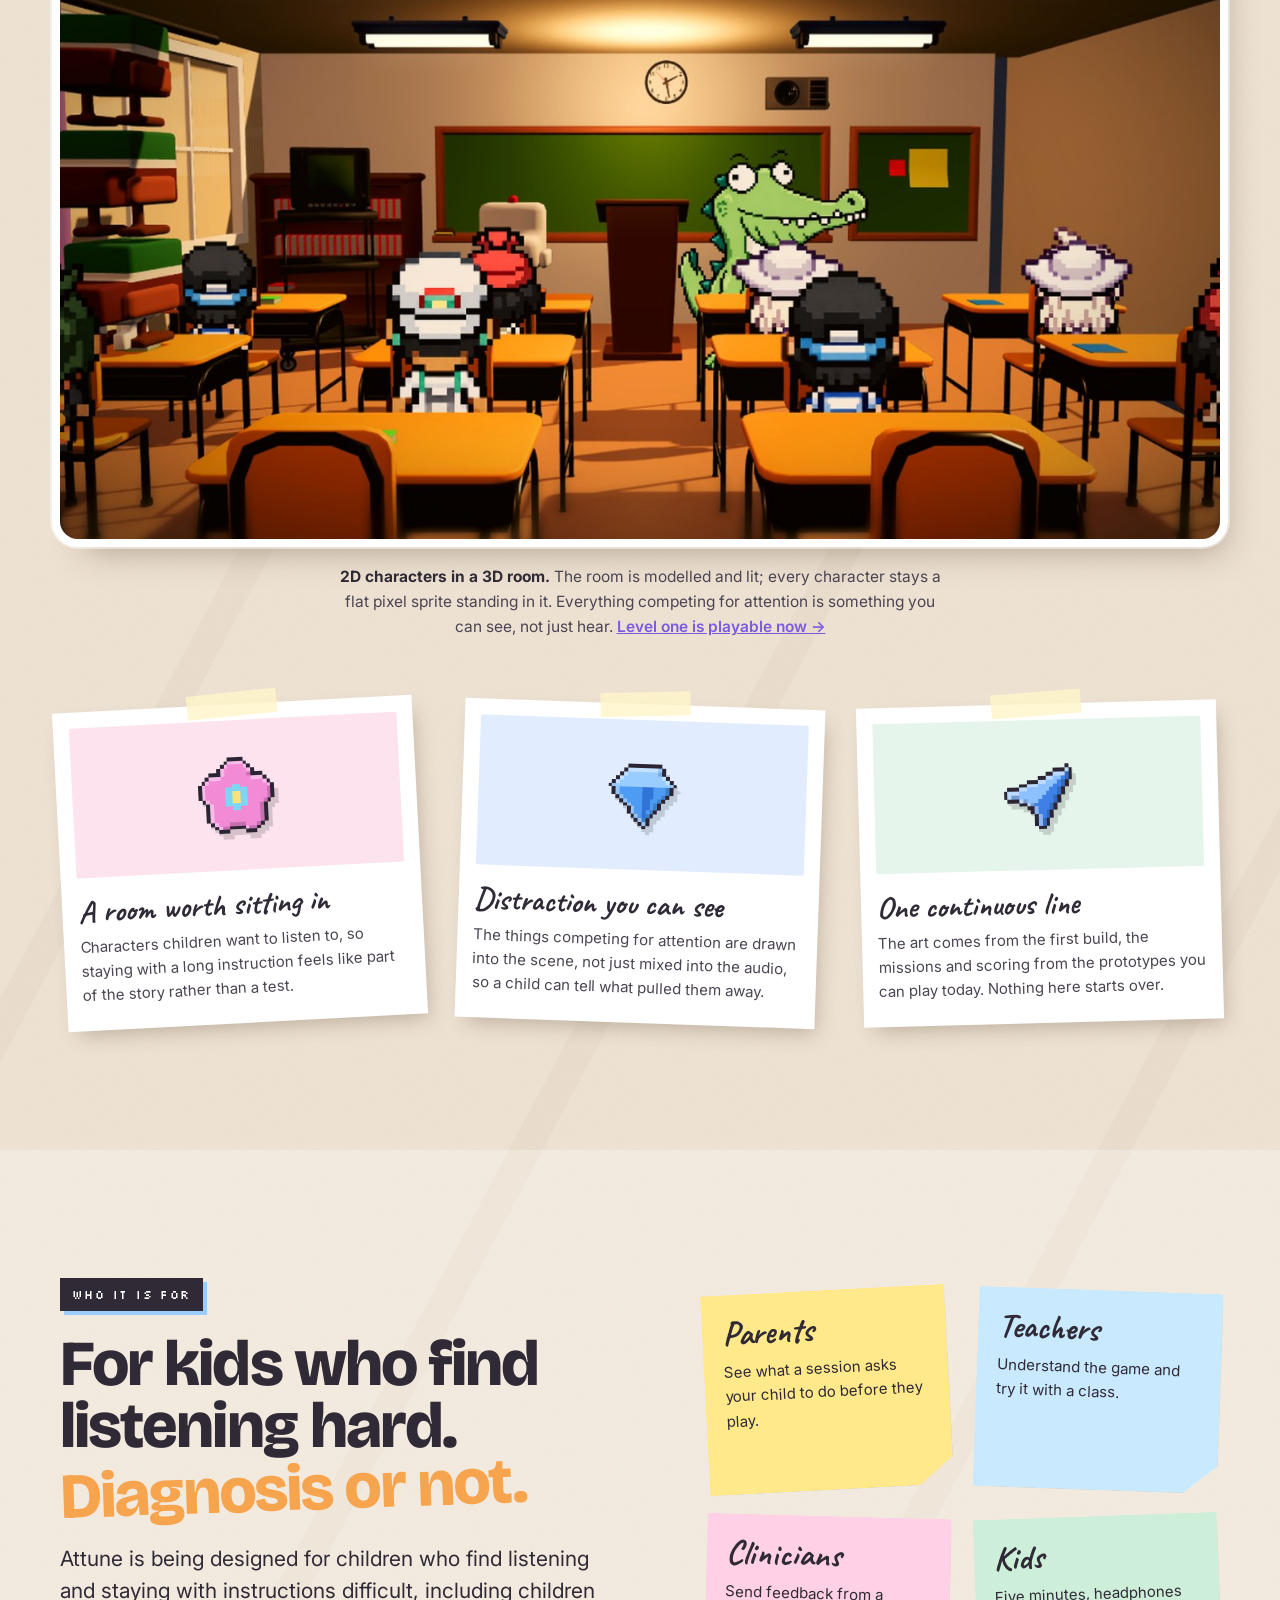
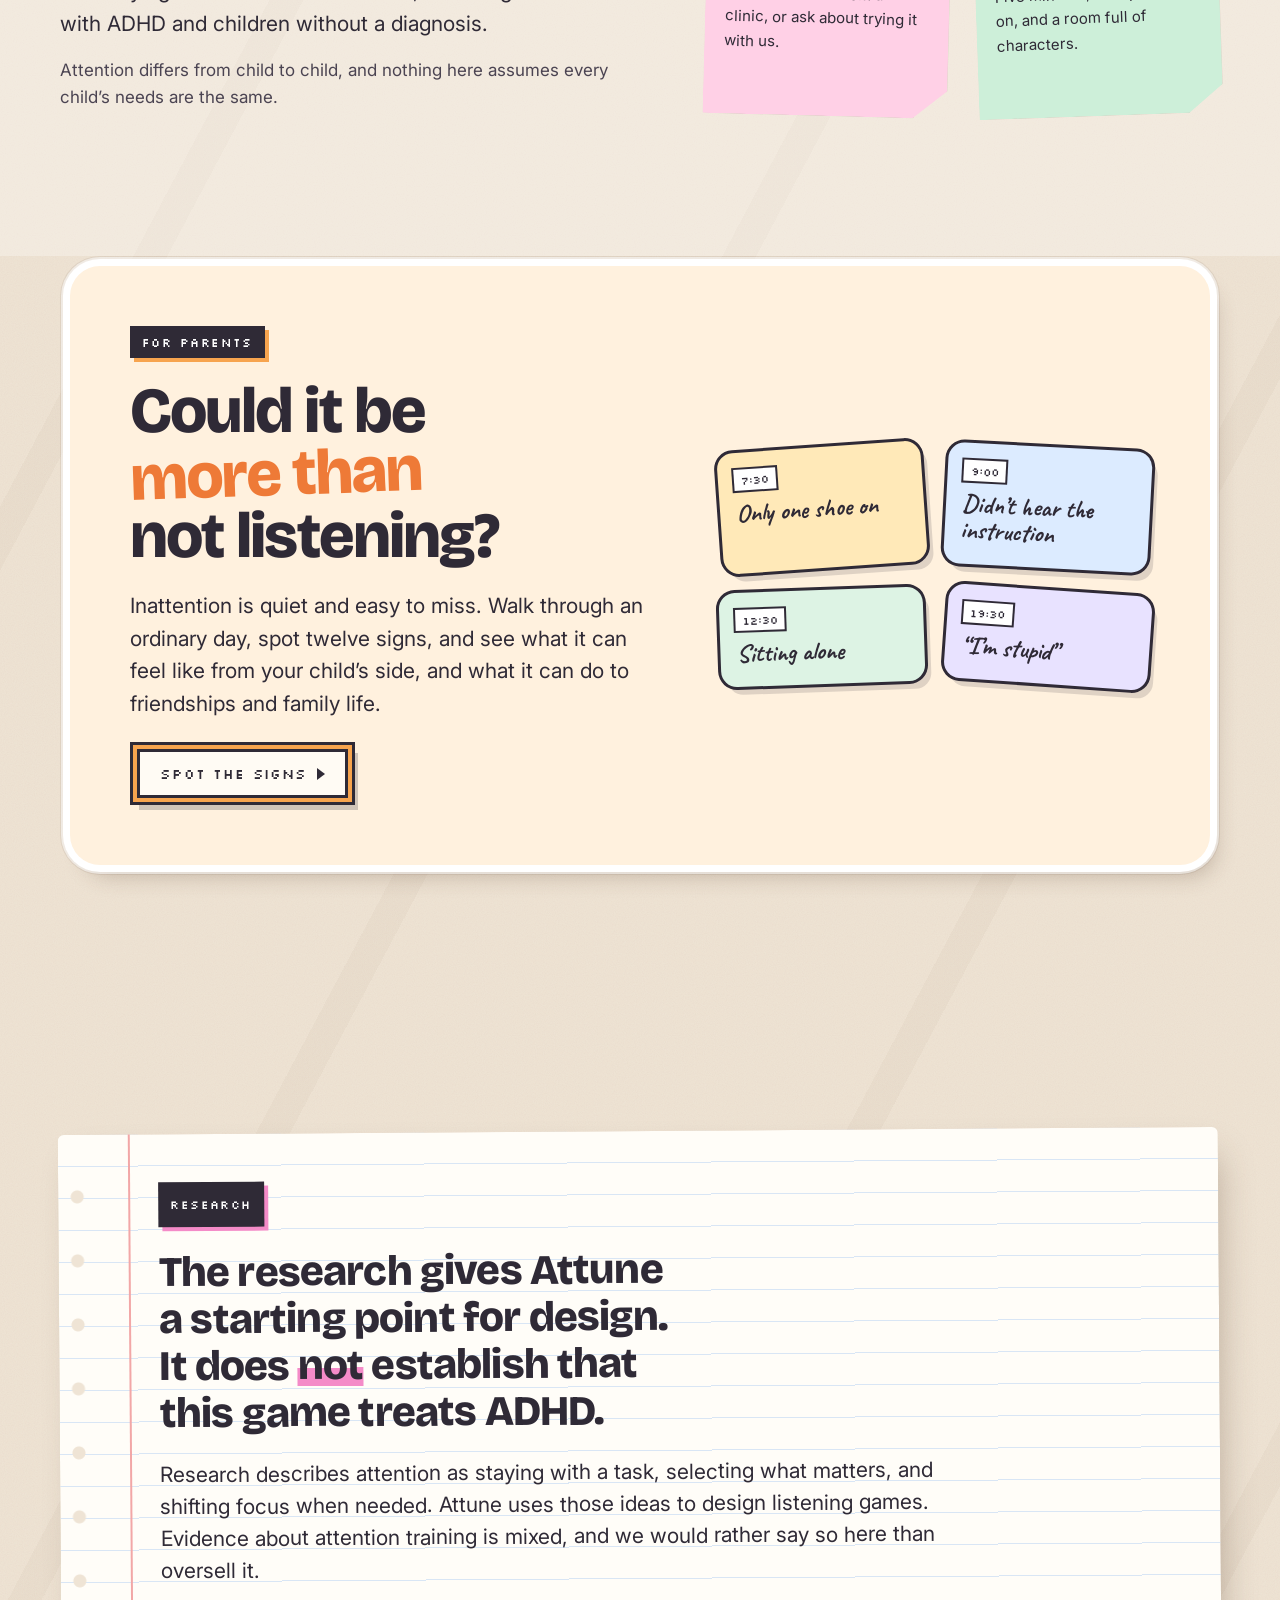
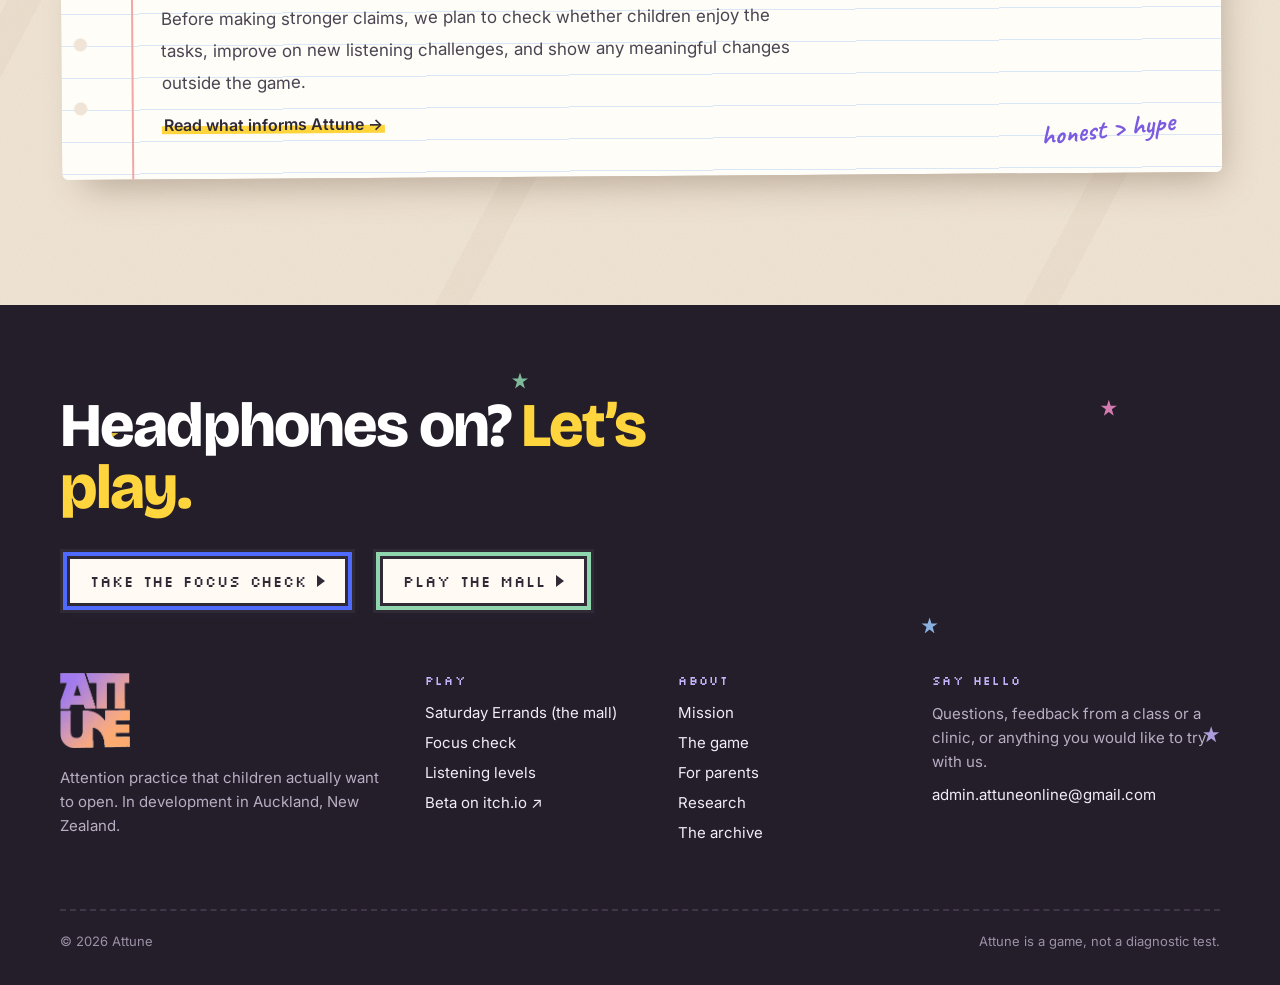
==== commit eb16344d: "Replace Mr Croc's classroom with Saturday Errands (the mall) on the site Homepage card, hero and foo" ====
--- a/index.html
+++ b/index.html
@@ -206,7 +206,7 @@
         <p class="lede">Through play, Attune helps children practise staying focused, listening to instructions, and following them when the world gets noisy, whether or not they have an ADHD diagnosis.</p>
         <div class="row" style="margin-top:28px">
           <a class="btn" data-site="/focus-check/" href="focus-check/">Take the focus check</a>
-          <a class="btn mint" data-site="/classroom/" href="classroom/">Play the classroom</a>
+          <a class="btn mint" data-site="/mall/" href="mall/">Play the mall</a>
         </div>
       </div>
       <figure class="noisy land" aria-label="Animation: a child at a school desk keeps getting pulled away from the teacher’s instruction by a bird, a whisper, a buzzing phone, a fly and a ball outside">
@@ -267,10 +267,10 @@
       <div class="carts">
         <article class="cart land" style="--r:-1.5deg;--c:var(--mint)">
           <span class="sticky">in testing!</span>
-          <div class="label"><span class="tag">In development</span><h3>Mr Croc's classroom</h3></div>
+          <div class="label"><span class="tag">In development</span><h3>Saturday Errands</h3></div>
           <div class="body">
-            <p>The current build, playable while it is still being tuned. A lit 3D classroom with flat pixel classmates in it. Listen to Mr Croc, and tap whoever interrupts him — voices come from where the person is sitting. Audio and visuals are both changing week to week.</p>
-            <a class="btn mint" data-site="/classroom/" href="classroom/">Sit down at the back</a>
+            <p>Level one, restyled: a busy mall, a lost child, a shopping list and a flash mob. Pixel people in a lamp-lit 3D mall, and you have to find the voice that matters in the crowd. Five short parts, scored on noise filtering, instructions and focus. Audio and visuals are both changing week to week.</p>
+            <a class="btn mint" data-site="/mall/" href="mall/">Head to the mall</a>
           </div>
           <div class="grooves" aria-hidden="true"><i></i><i></i><i></i><i></i><i></i><i></i></div>
         </article>
@@ -318,7 +318,7 @@
     <div class="wrap">
       <figure class="target land">
         <img src="assets/style-reference.jpg" alt="An Attune classroom: pixel-art students at orange desks in a warmly lit 3D room, with a crocodile teacher at the lectern." loading="lazy" width="1400" height="787">
-        <figcaption><b>2D characters in a 3D room.</b> The room is modelled and lit; every character stays a flat pixel sprite standing in it. Everything competing for attention is something you can see, not just hear. <a href="classroom/" style="color:var(--violet);font-weight:600">Stage one is playable now &rarr;</a></figcaption>
+        <figcaption><b>2D characters in a 3D room.</b> The room is modelled and lit; every character stays a flat pixel sprite standing in it. Everything competing for attention is something you can see, not just hear. <a href="mall/" style="color:var(--violet);font-weight:600">Level one is playable now &rarr;</a></figcaption>
       </figure>
     </div>
     <div class="wrap">
@@ -393,11 +393,11 @@
     <p class="big">Headphones on? <span>Let’s play.</span></p>
     <div class="row">
       <a class="btn" data-site="/focus-check/" href="focus-check/">Take the focus check</a>
-      <a class="btn mint" data-site="/classroom/" href="classroom/">Play the classroom</a>
+      <a class="btn mint" data-site="/mall/" href="mall/">Play the mall</a>
     </div>
     <div class="cols">
       <div><img class="logo" src="assets/logo_symbol.png" alt="Attune"><p>Attention practice that children actually want to open. In development in Auckland, New Zealand.</p></div>
-      <div><h4>Play</h4><ul><li><a data-site="/classroom/" href="classroom/">Mr Croc’s classroom</a></li><li><a data-site="/focus-check/" href="focus-check/">Focus check</a></li><li><a data-site="/play/" href="play/">Listening levels</a></li><li><a href="https://bibyeo.itch.io/attuneonline" target="_blank" rel="noopener">Beta on itch.io ↗</a></li></ul></div>
+      <div><h4>Play</h4><ul><li><a data-site="/mall/" href="mall/">Saturday Errands (the mall)</a></li><li><a data-site="/focus-check/" href="focus-check/">Focus check</a></li><li><a data-site="/play/" href="play/">Listening levels</a></li><li><a href="https://bibyeo.itch.io/attuneonline" target="_blank" rel="noopener">Beta on itch.io ↗</a></li></ul></div>
       <div><h4>About</h4><ul><li><a href="index.html#mission">Mission</a></li><li><a href="index.html#game">The game</a></li><li><a href="parents/">For parents</a></li><li><a href="research/">Research</a></li><li><a href="archive/">The archive</a></li></ul></div>
       <div><h4>Say hello</h4><p style="margin-bottom:10px">Questions, feedback from a class or a clinic, or anything you would like to try with us.</p><button class="copy-email" type="button" data-email>Email us →</button></div>
     </div>
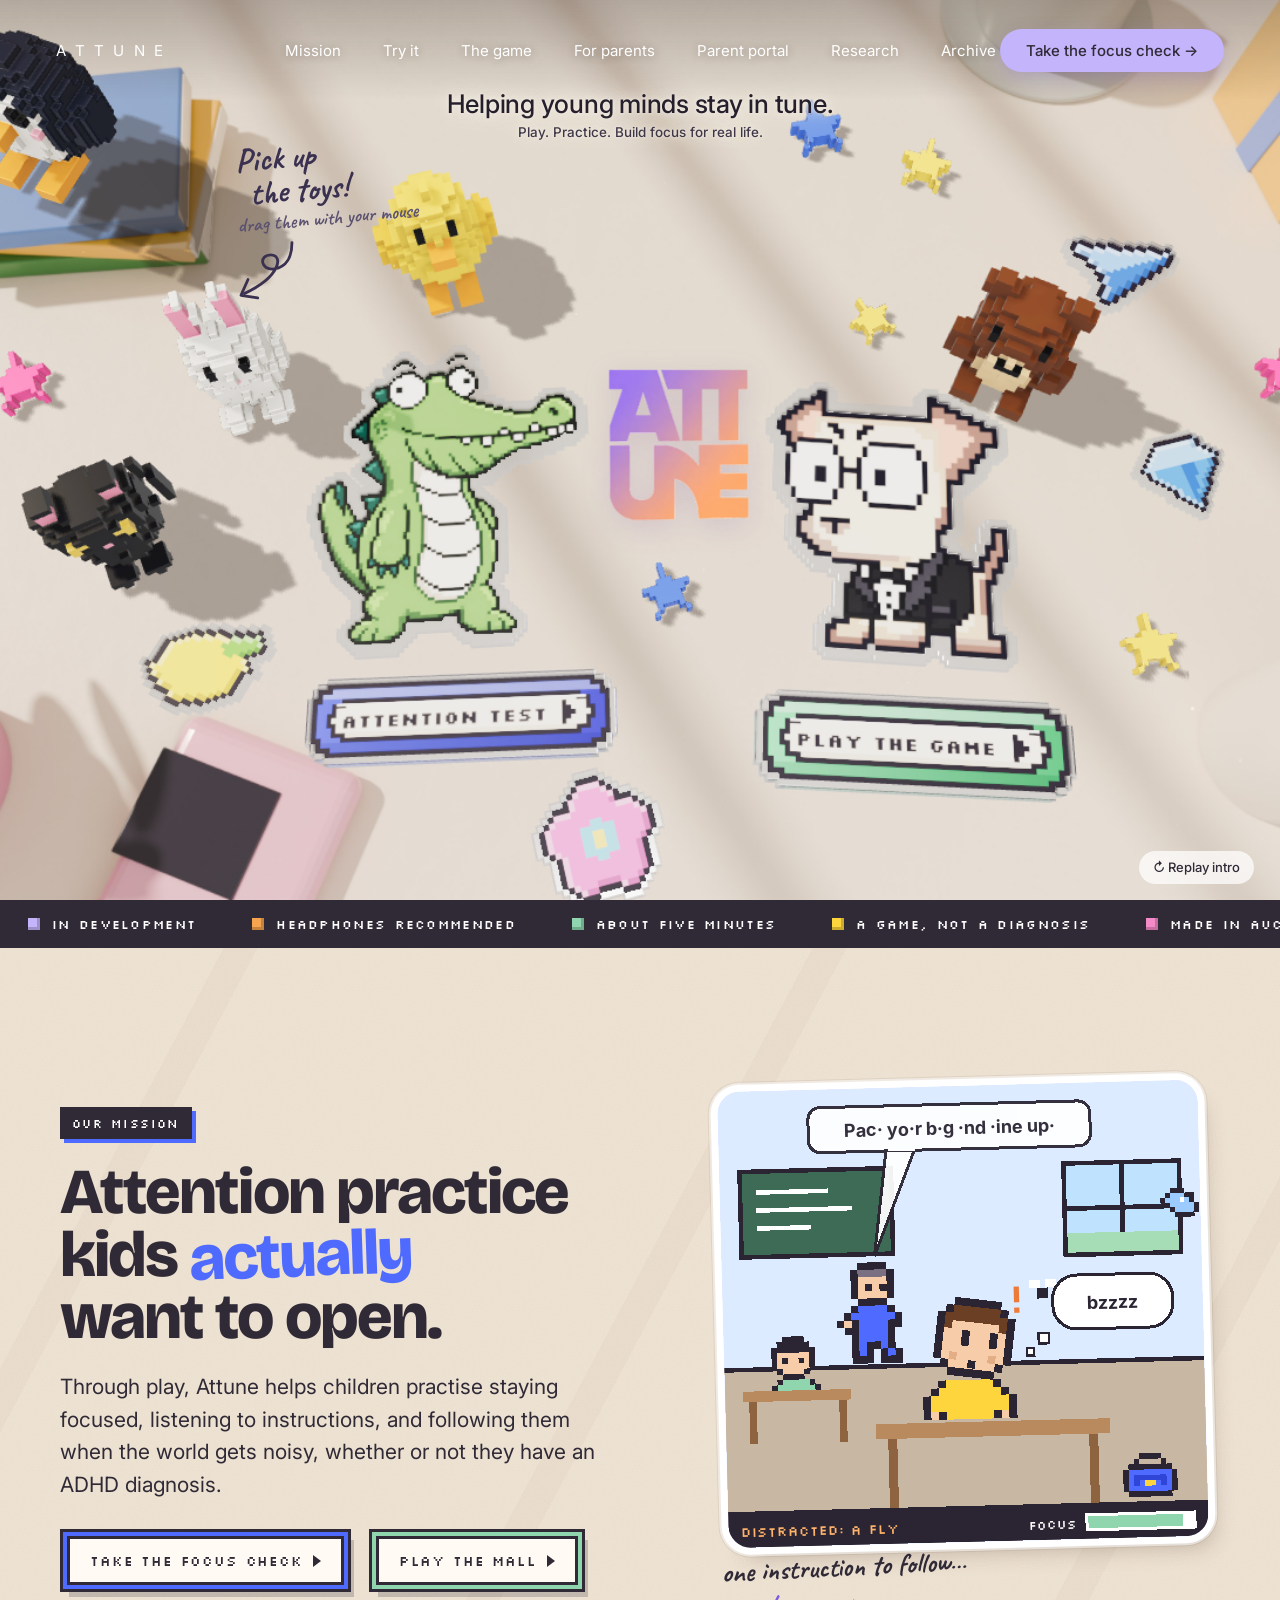
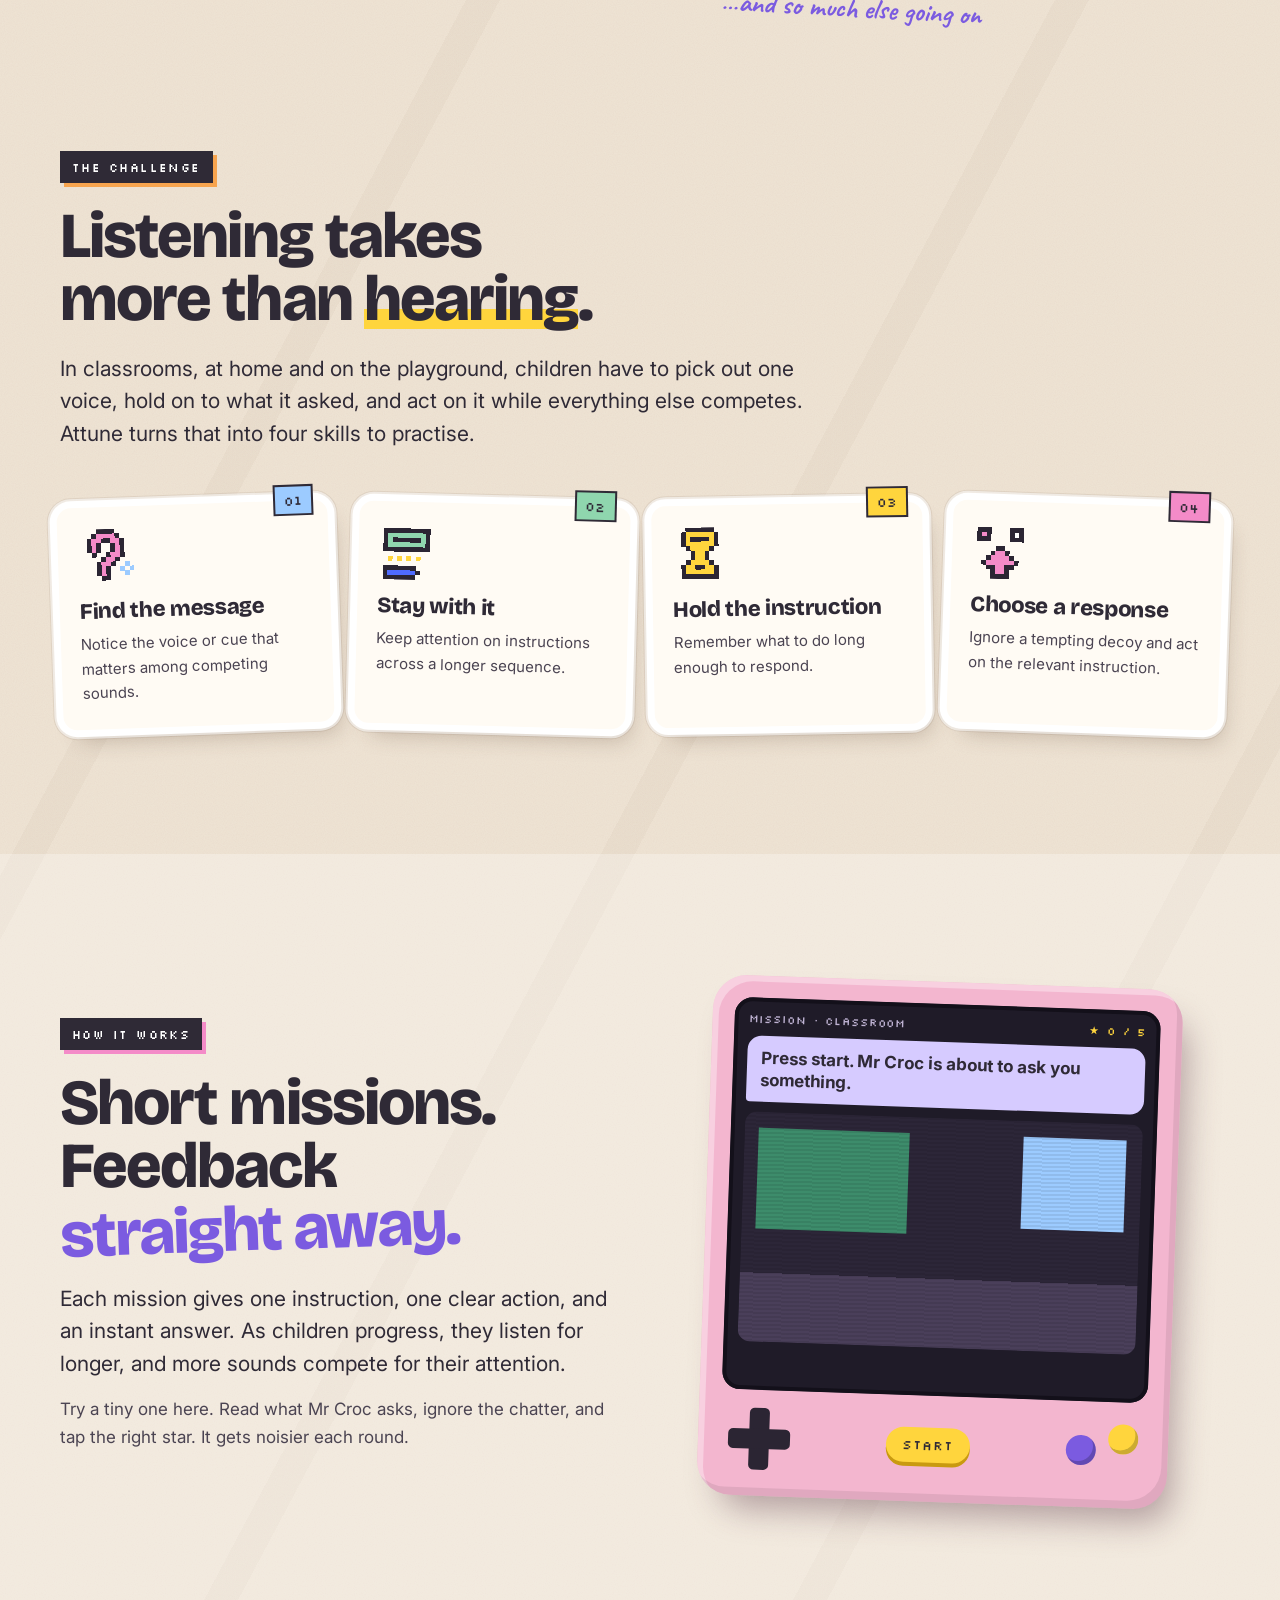
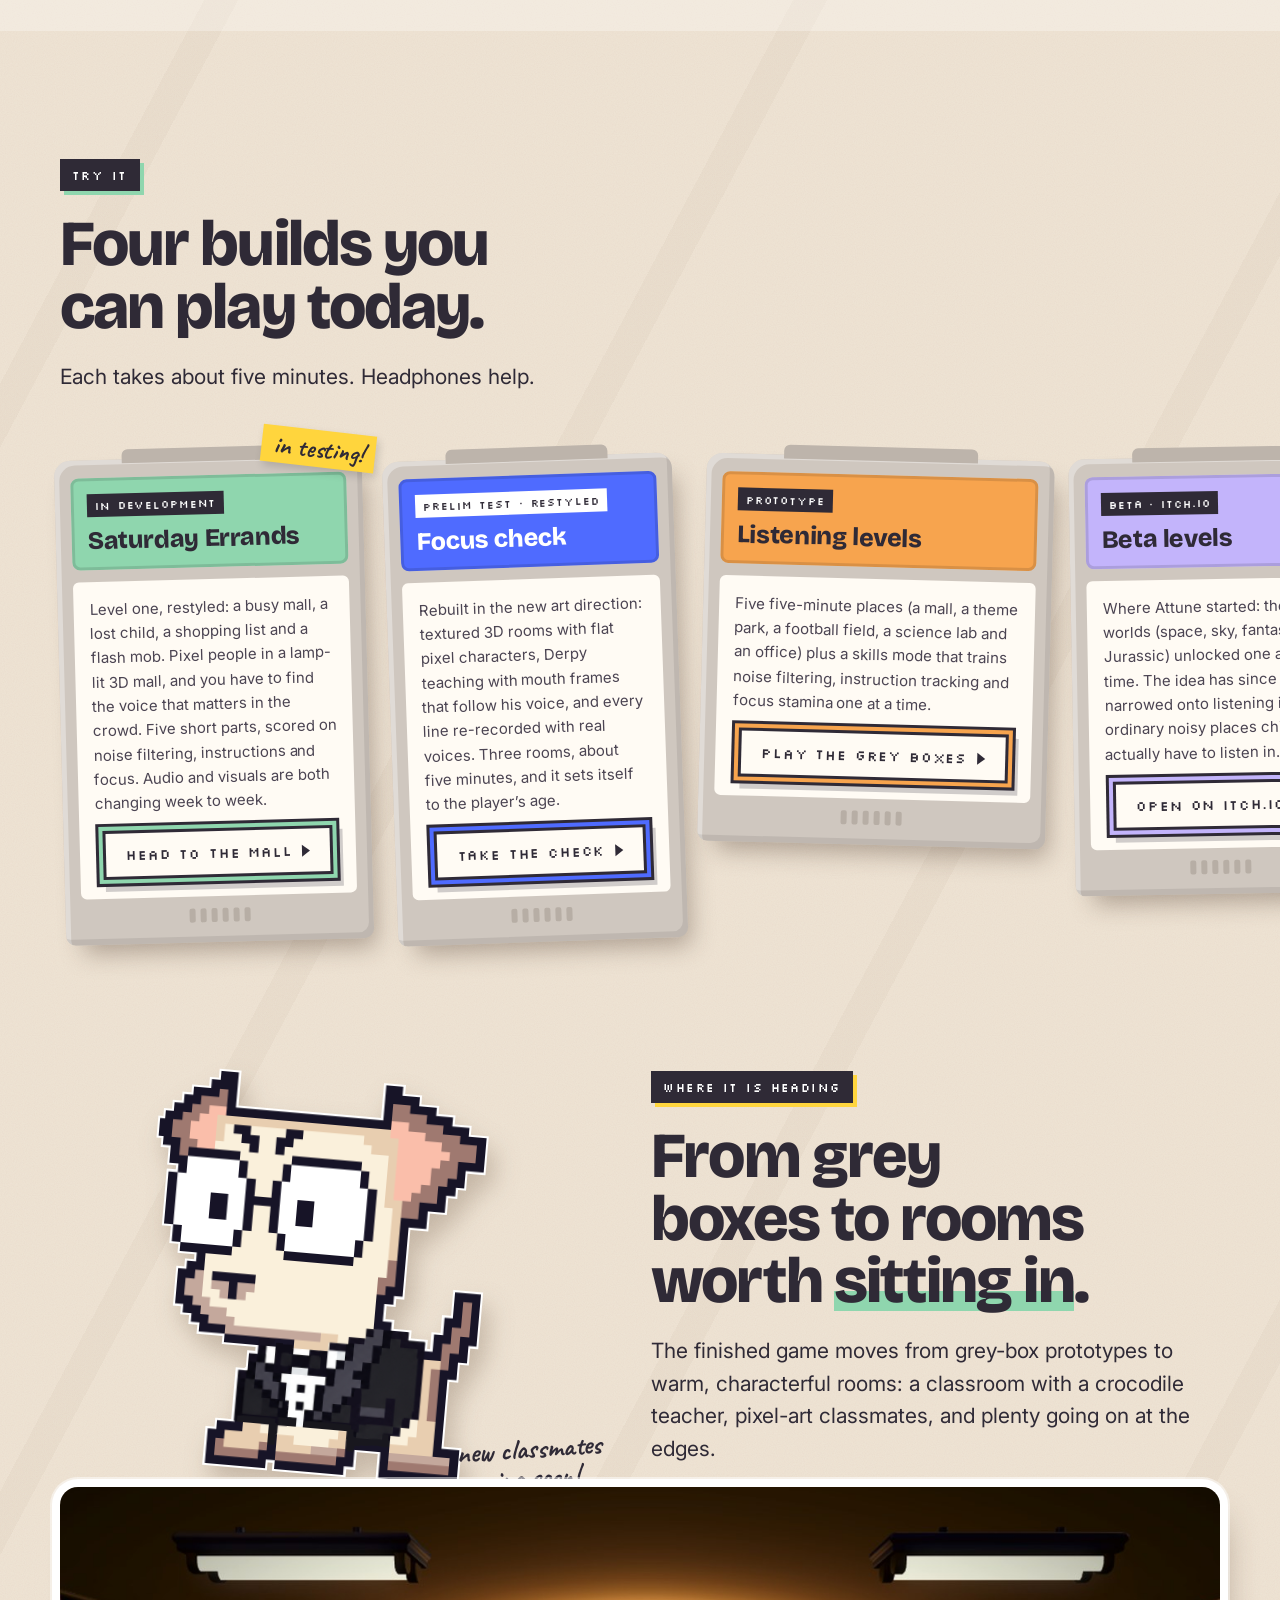
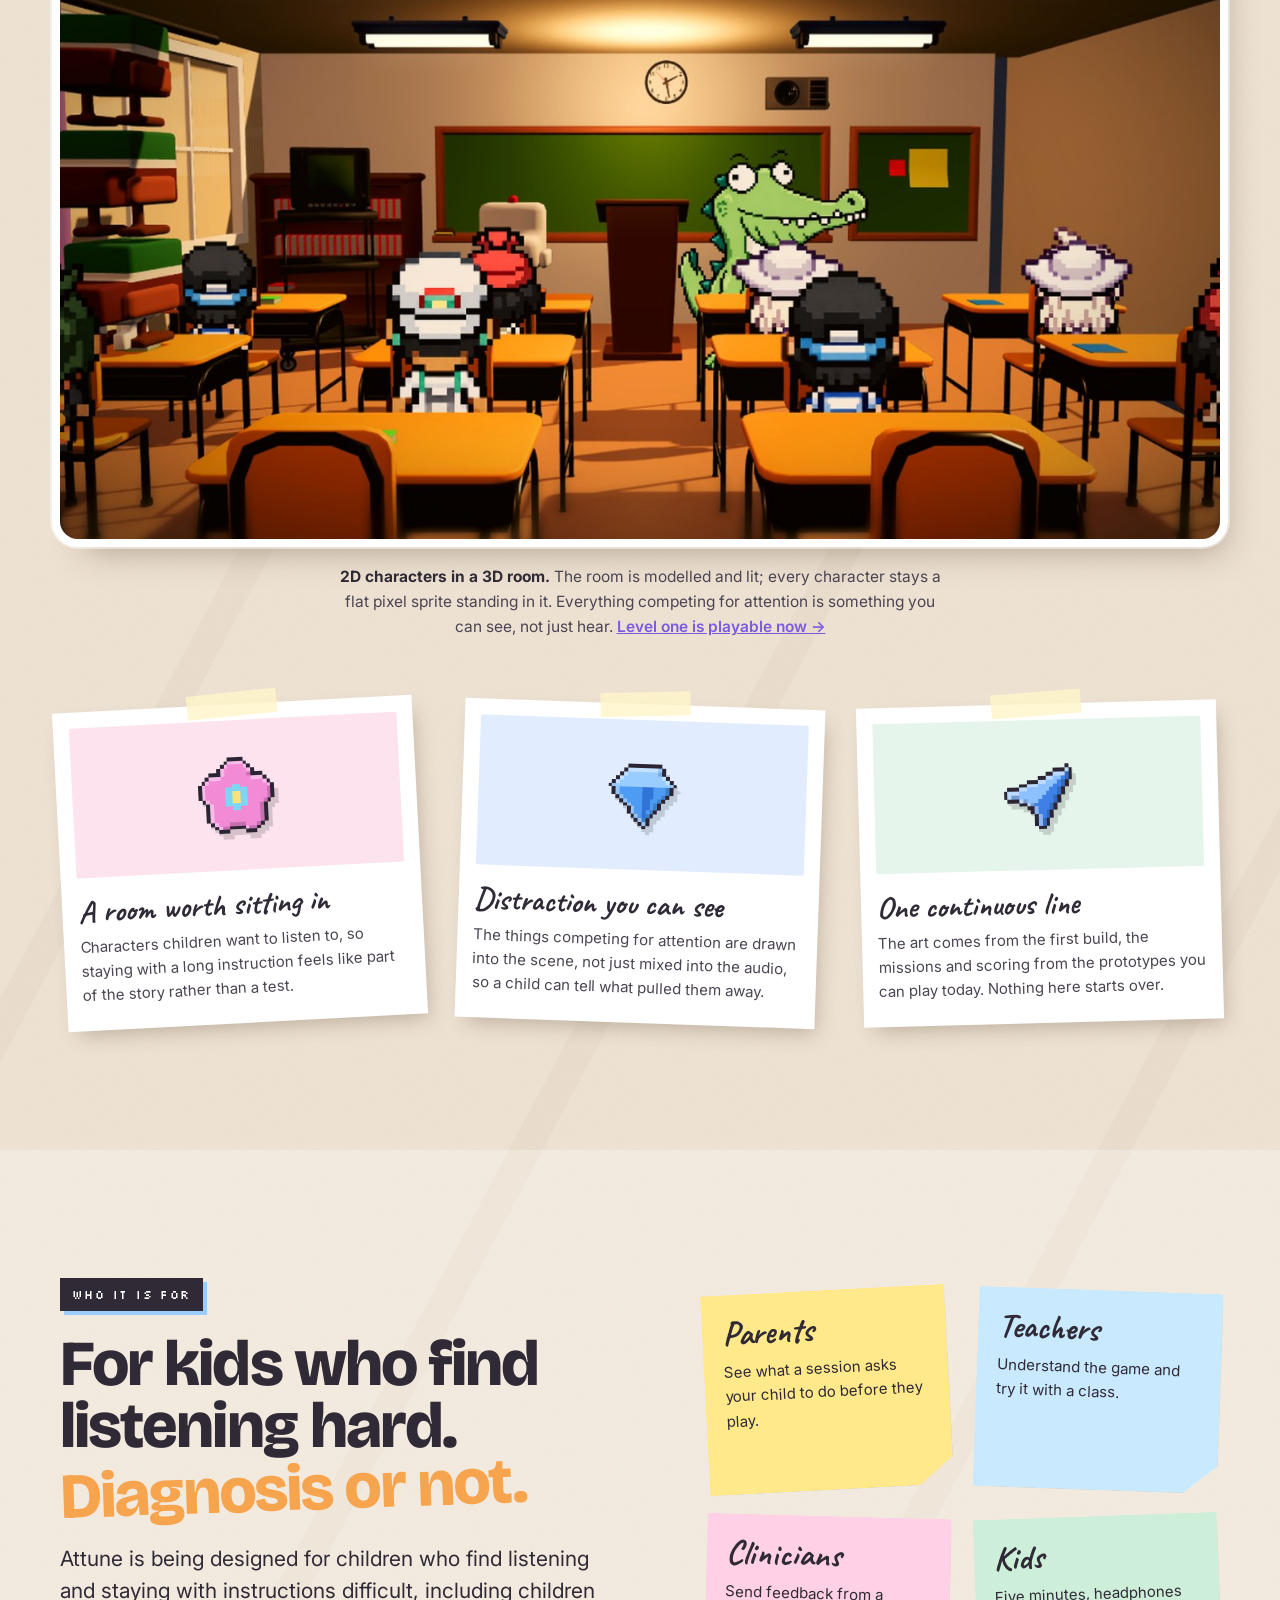
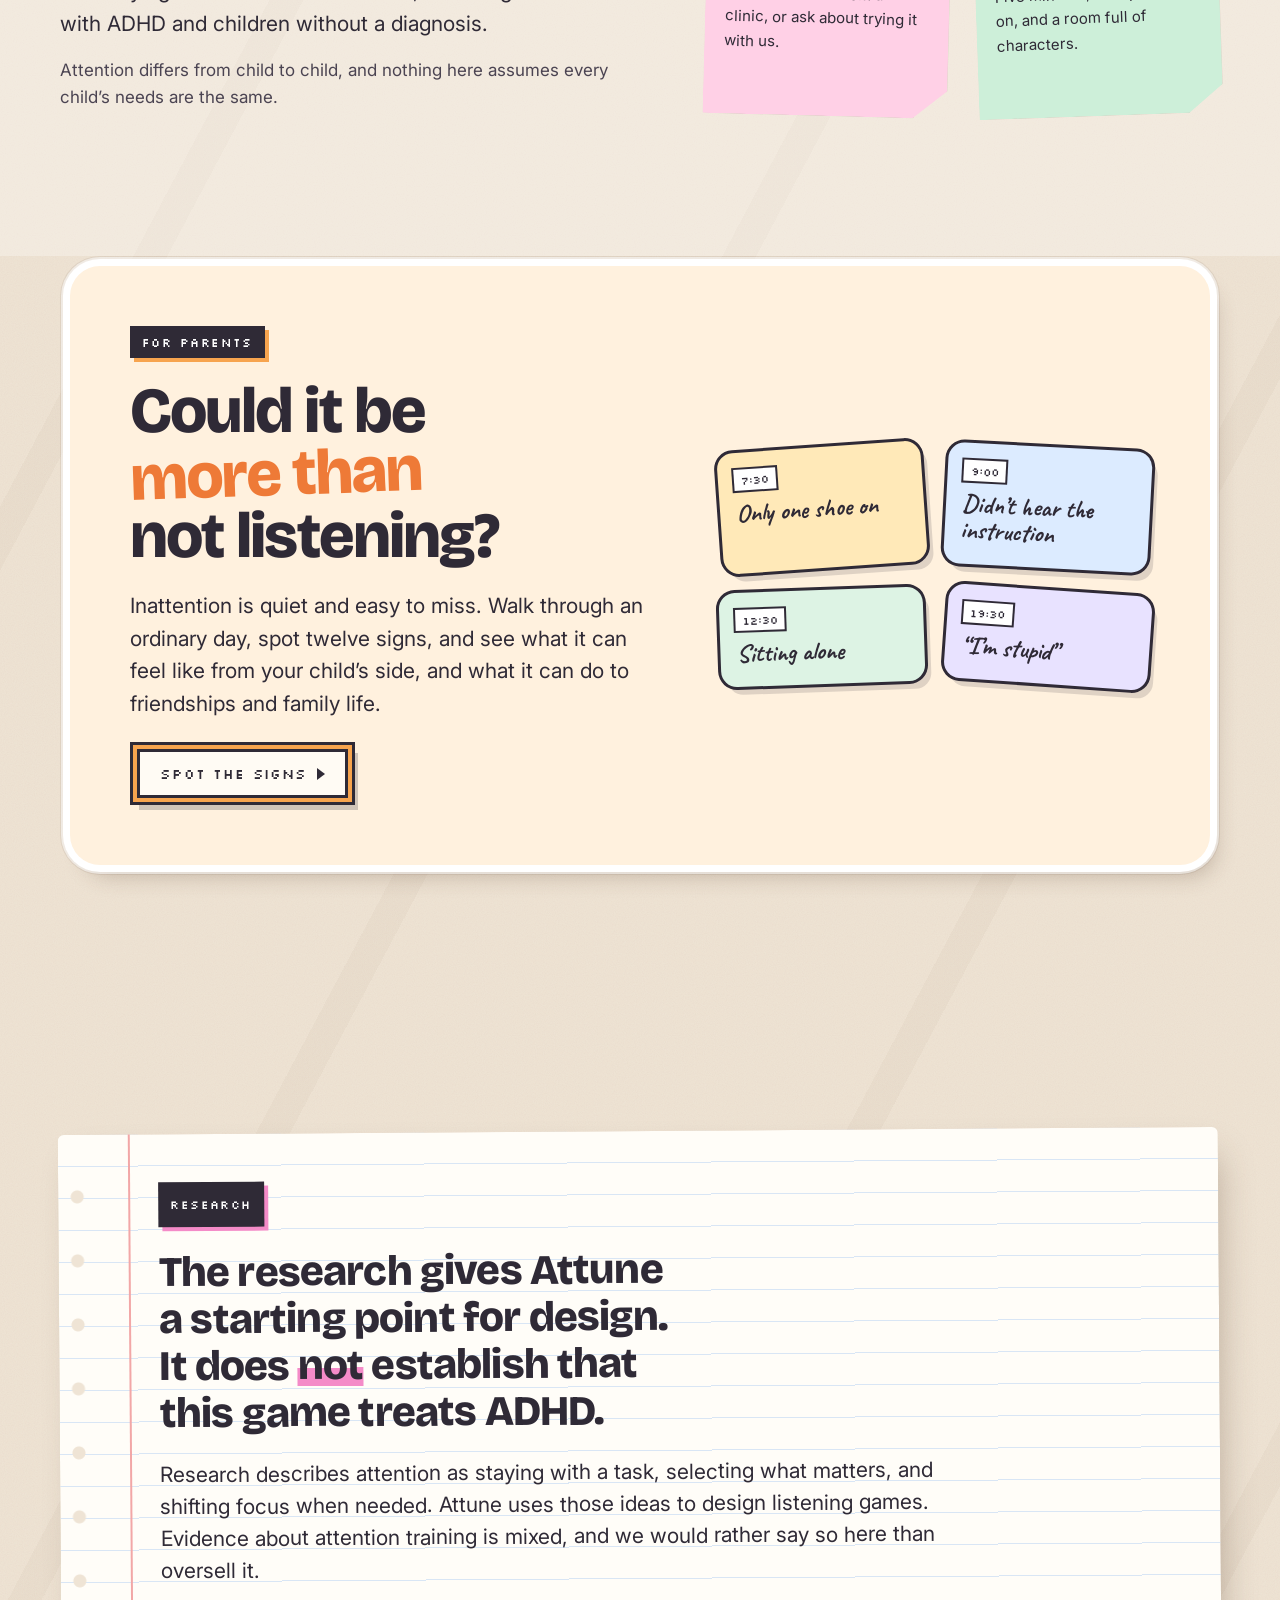
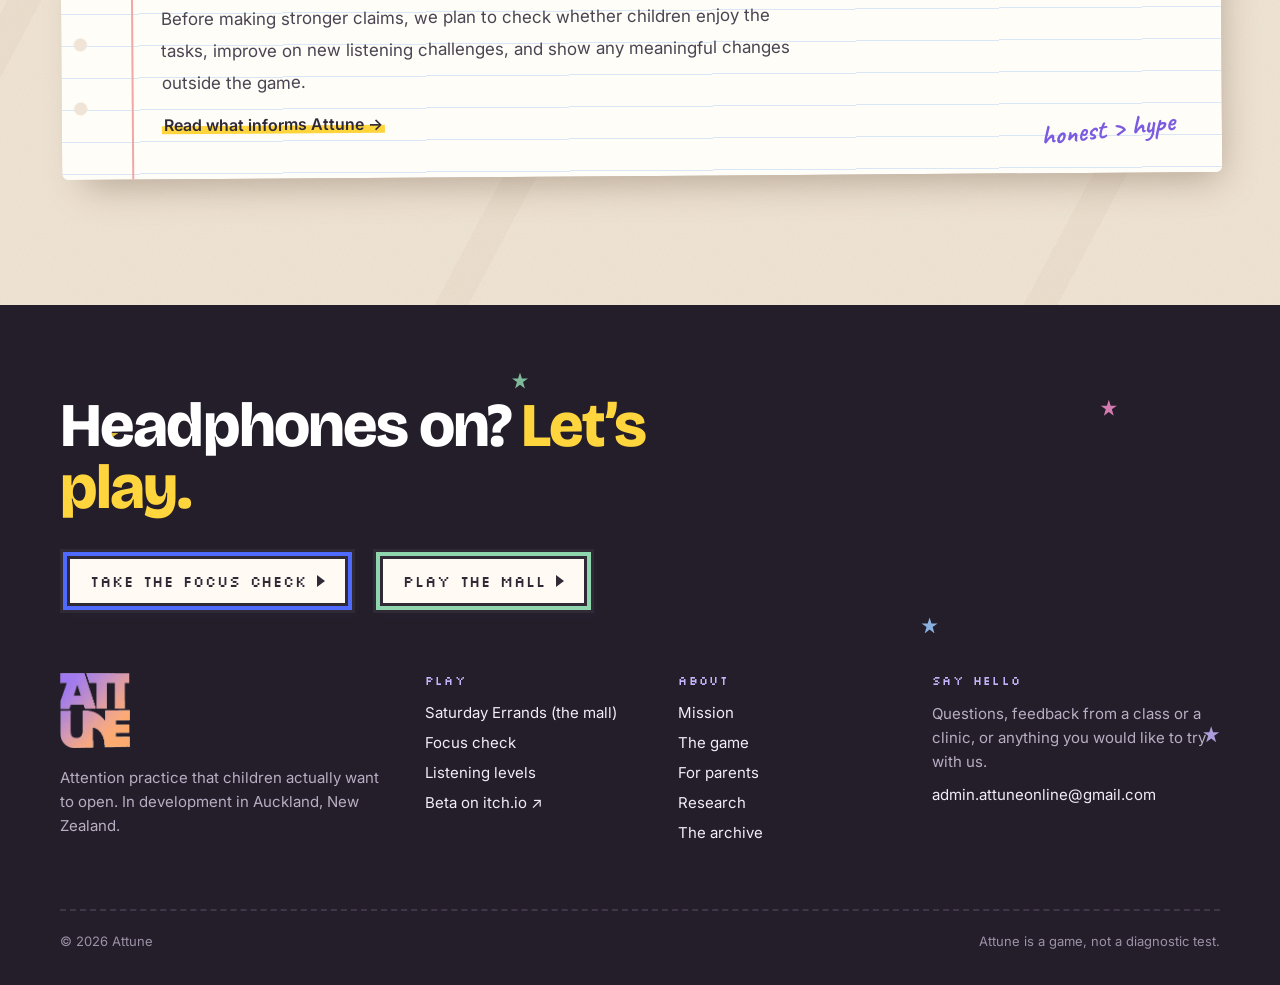
==== commit de695461: "Hero: replace the More Info brooch with Play the Game, leading to the mall New green brooch print (a" ====
--- a/index.html
+++ b/index.html
@@ -167,7 +167,7 @@
     </svg>
     <img id="logo" src="assets/logo_symbol.png" alt="Attune" draggable="false">
     <a class="kbd-link" id="kA" href="#attention-test">Attention Test</a>
-    <a class="kbd-link" id="kB" href="#more-info">More Info</a>
+    <a class="kbd-link" id="kB" href="mall/">Play the Game</a>
   </div>
 
   <header>
@@ -408,12 +408,12 @@
 
 <div id="toast" role="status" aria-live="polite"></div>
 
-<script src="toys3d.js"></script>
+<script src="toys3d.js?v=20261008b"></script>
 <script src="site.js"></script>
 <script>
 /* Where the brooches go. Replace '' with real URLs when the pages exist. */
-const LINKS = { attention: '/focus-check/', info: '#mission' };
-const BROOCH = { plaqueA: ['attention', 'Attention Test'], plaqueB: ['info', 'More Info'] };
+const LINKS = { attention: '/focus-check/', play: '/mall/' };
+const BROOCH = { plaqueA: ['attention', 'Attention Test'], plaqueB: ['play', 'Play the Game'] };
 
 const REDUCED = matchMedia('(prefers-reduced-motion: reduce)').matches;
 const root = document.getElementById('root'), stage = document.getElementById('stage');
